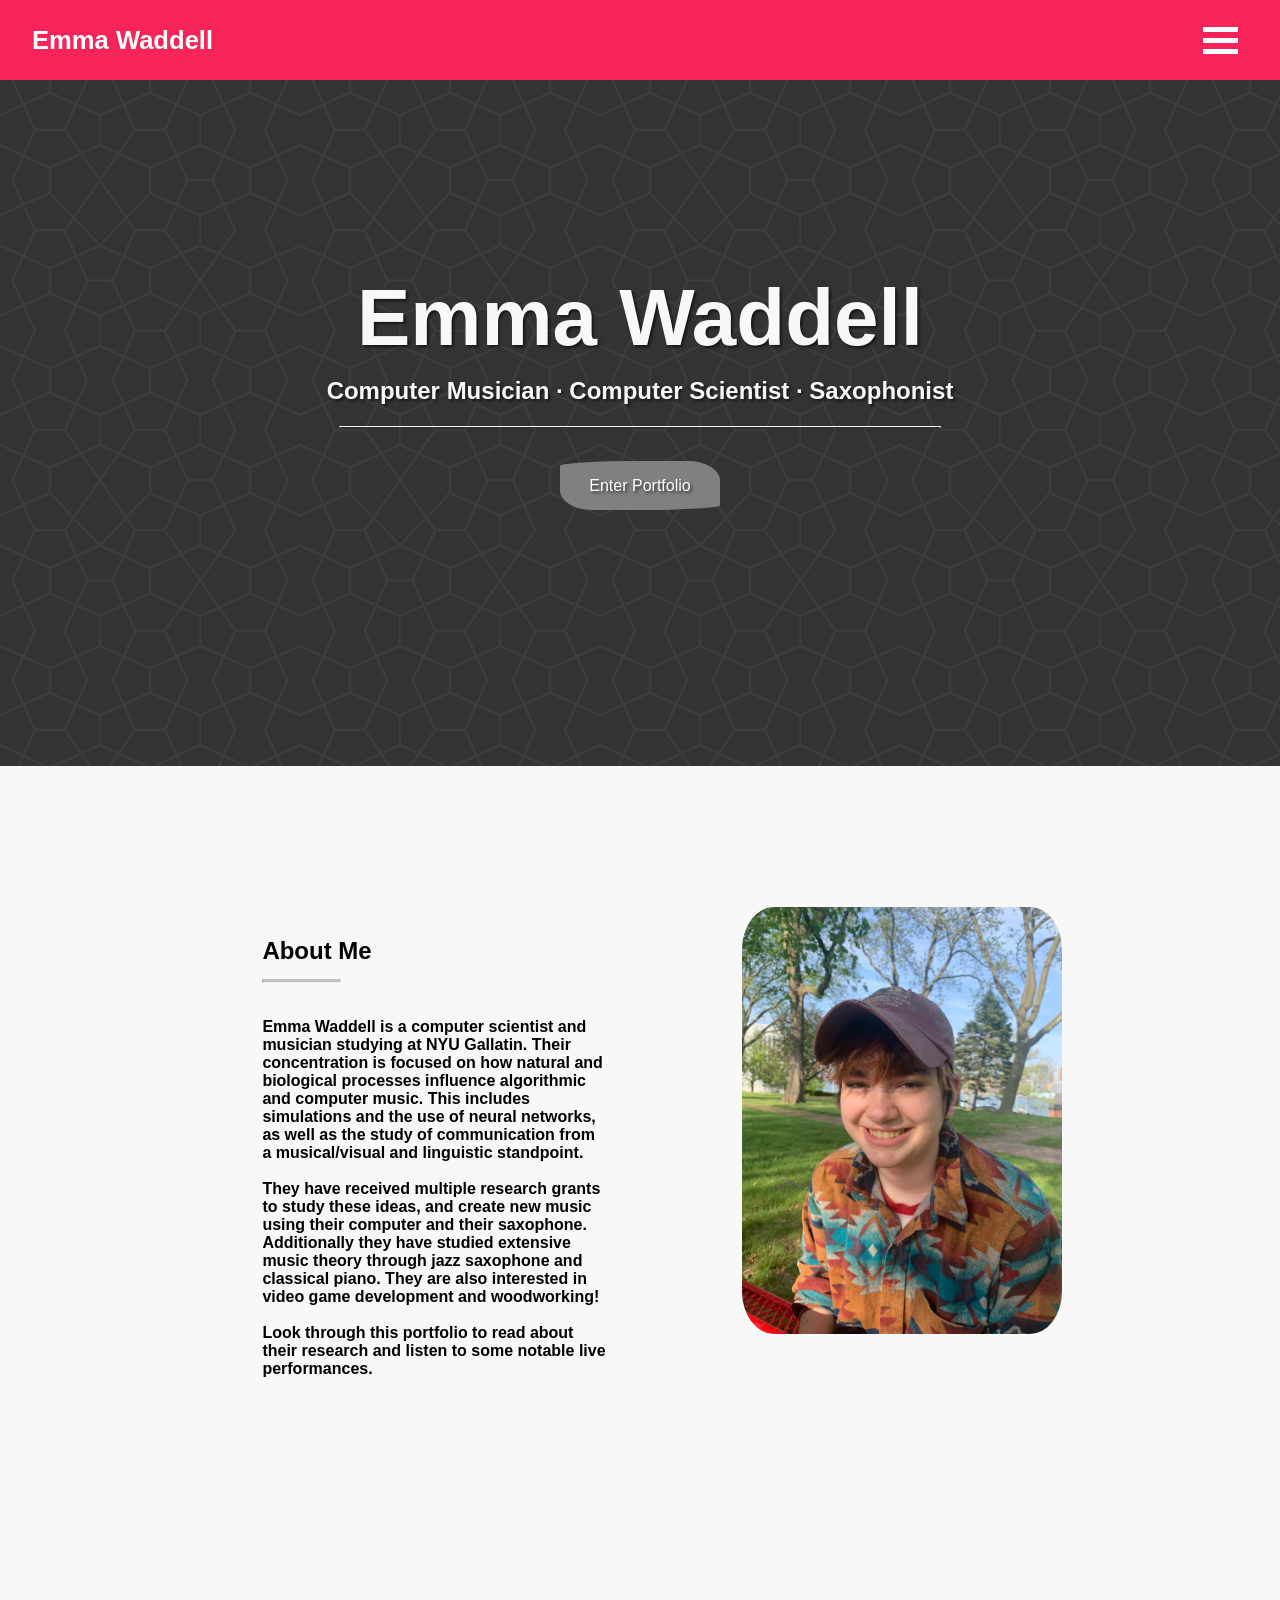
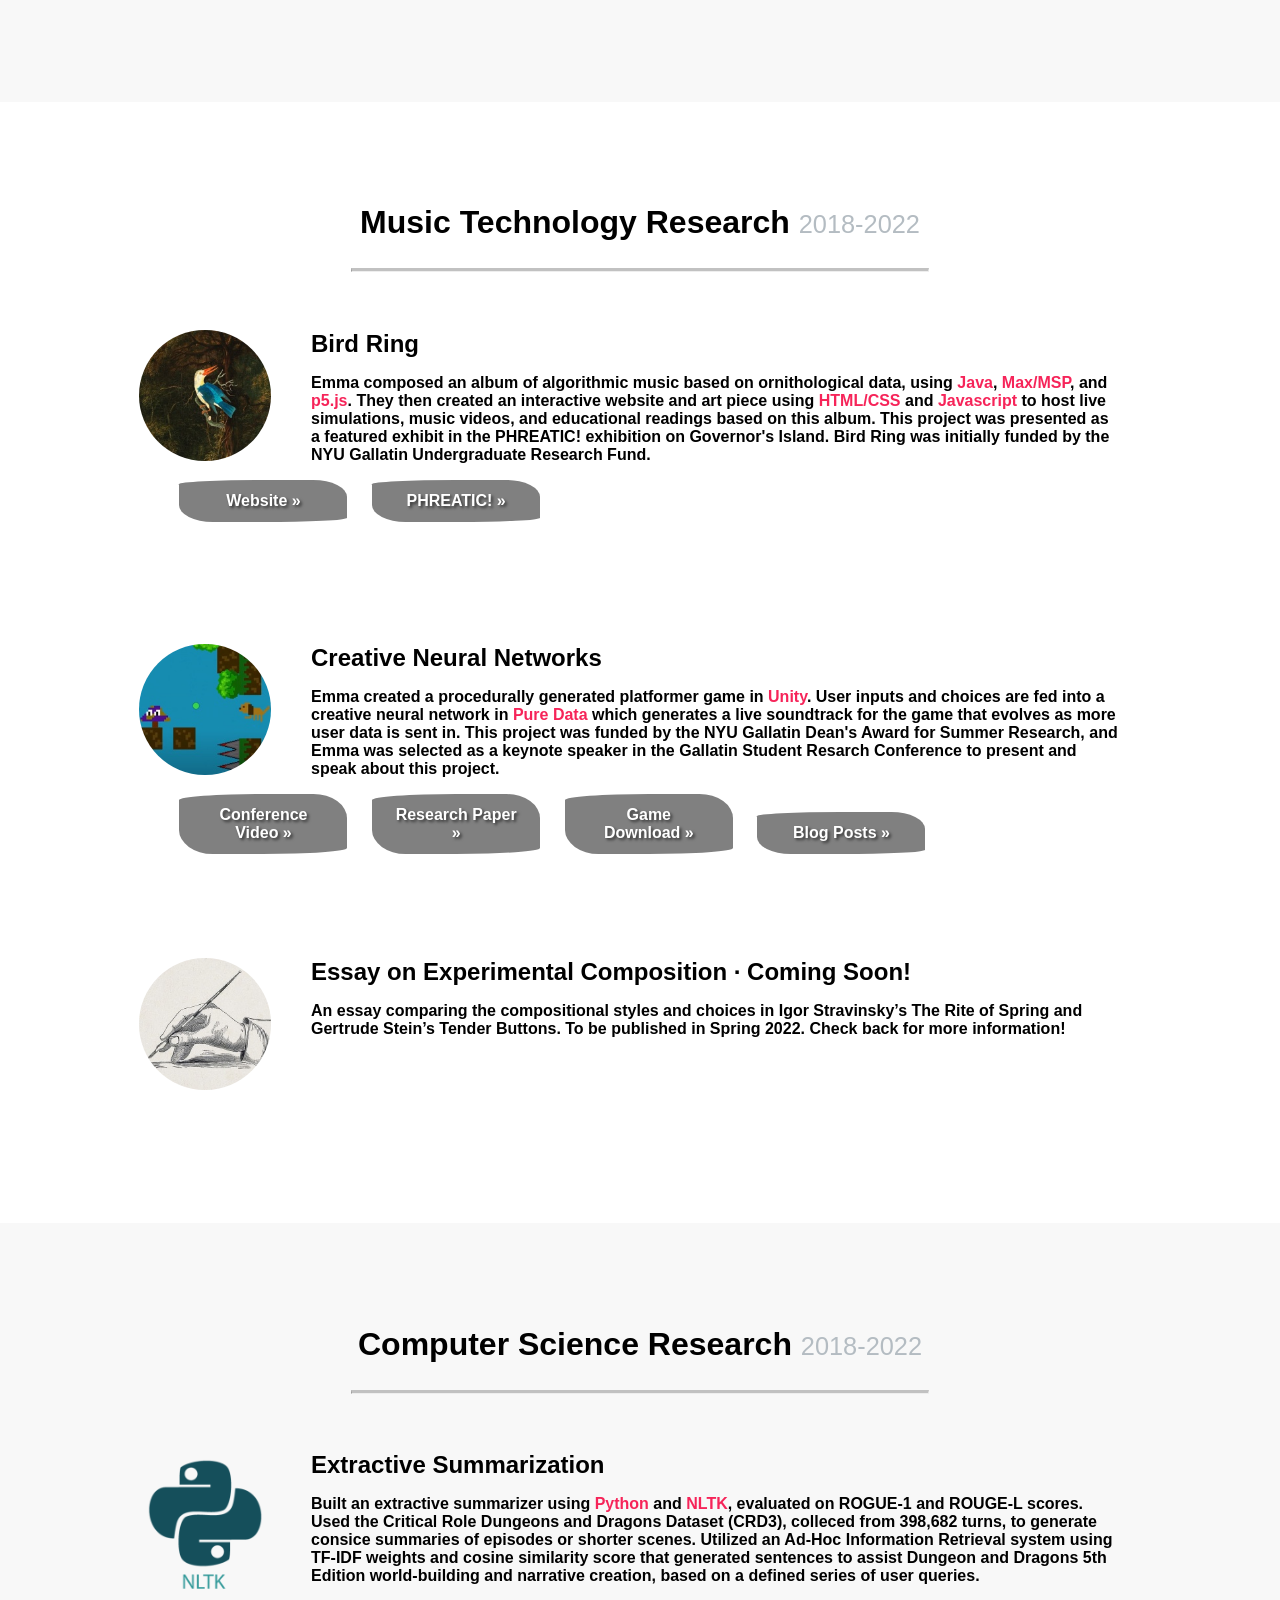
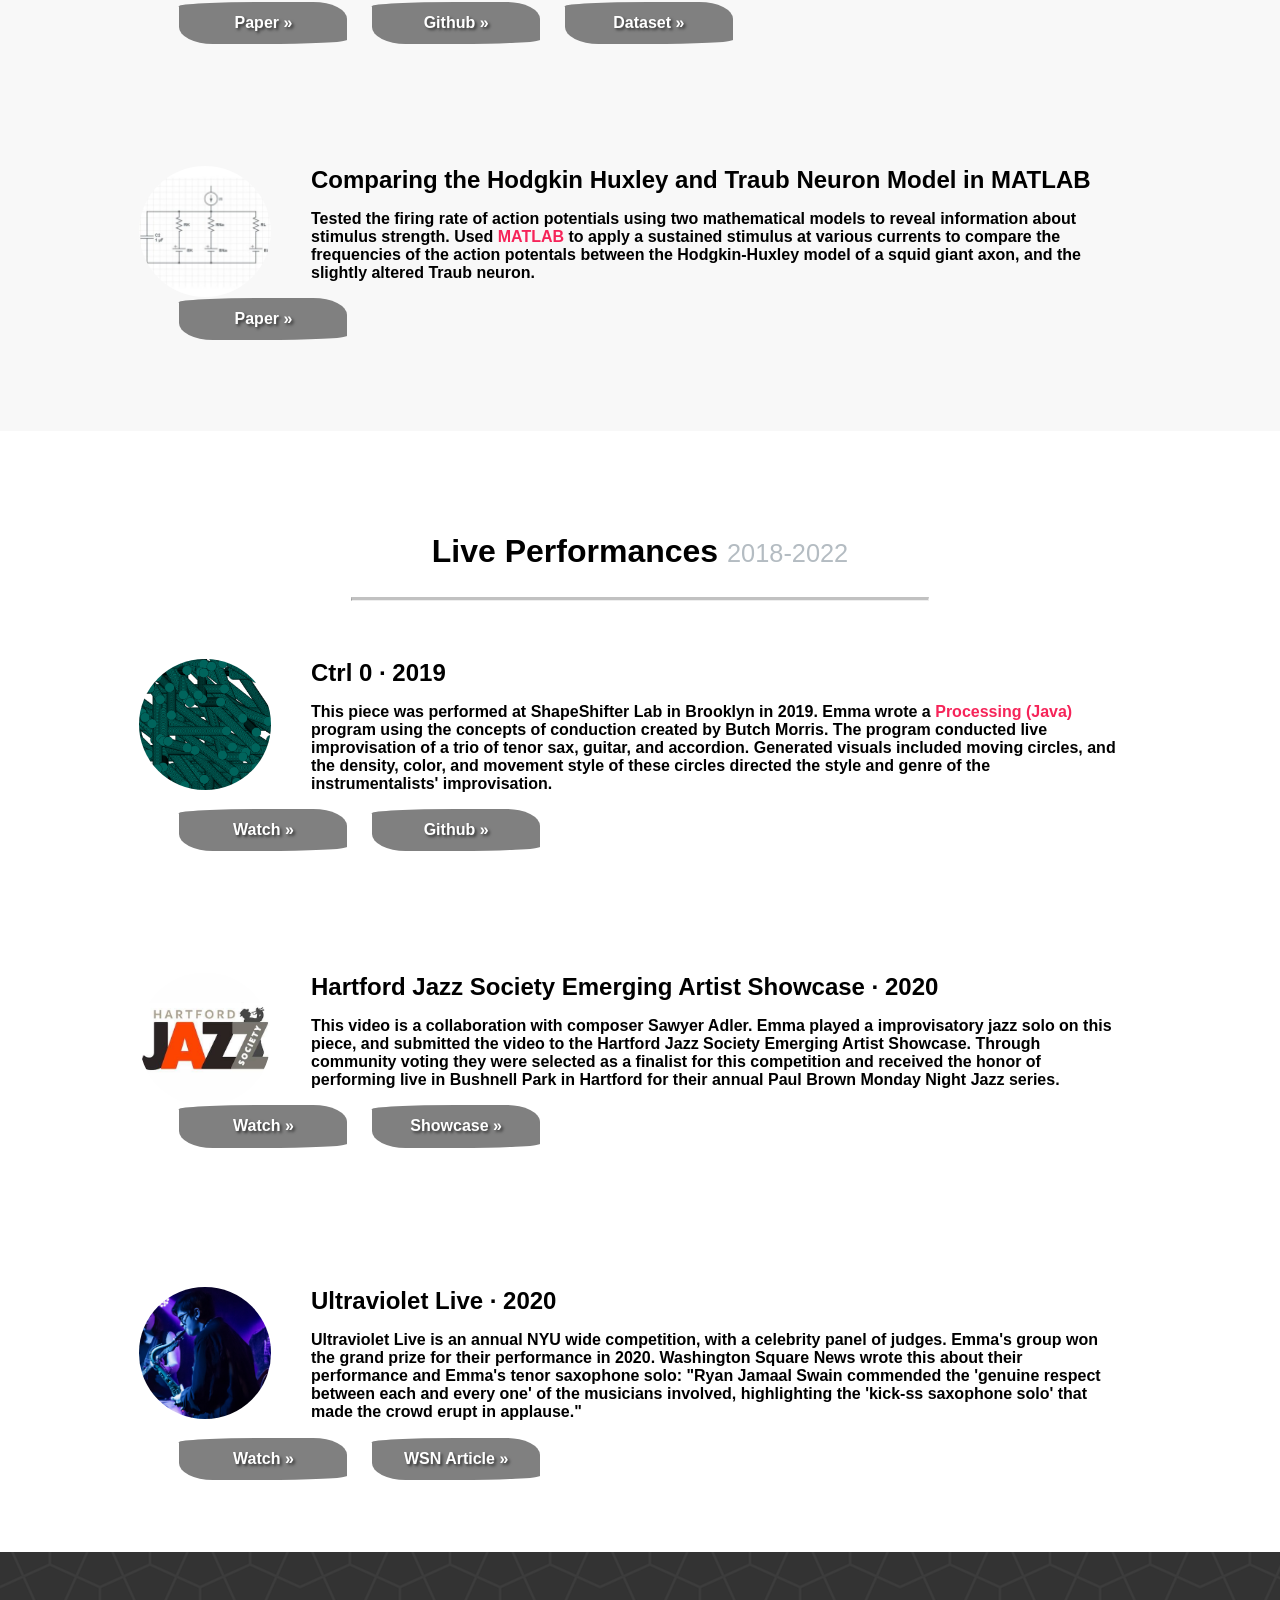
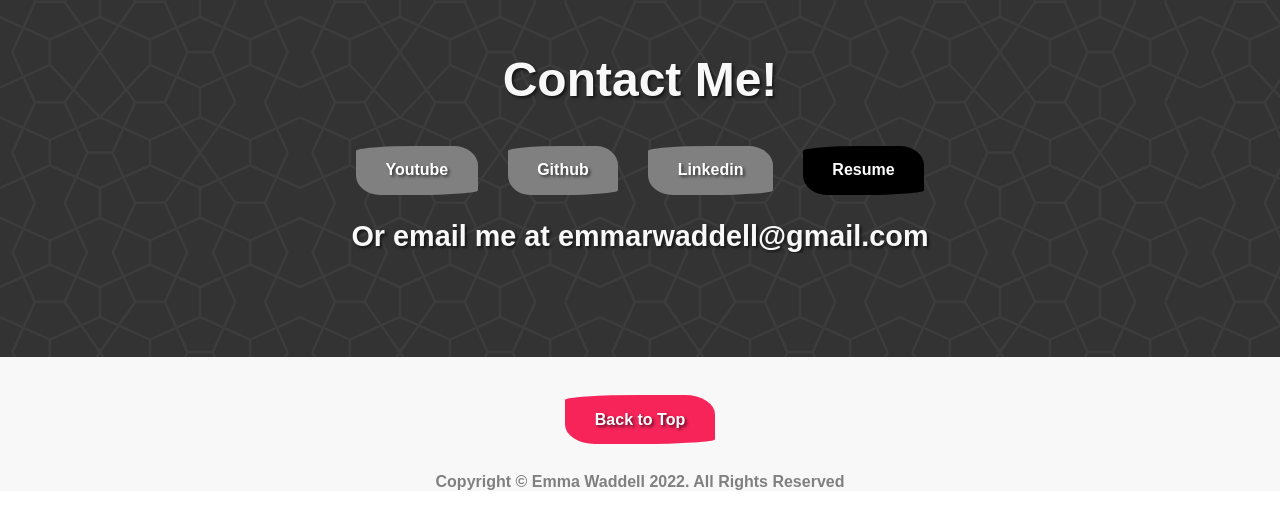
==== index.html @ d281923d "add logo" ====
<!DOCTYPE html>
<html id="top">

<head>
	<title>Emma Waddell | Portfolio</title>
    <meta charset="utf-8">
    <meta http-equiv="X-UA-Compatible" content="IE=edge">
    <meta name="viewport" content="width=device-width, initial-scale=1">

	<link rel="stylesheet" href="index-stylesheet.css">
	<link rel="shortcut icon" type="image/x-icon" href="logo.png" />
</head>

<body>

	
		
	<nav class="nav-bar" role="navigation">
        <div class="container">	
			<p onClick="document.getElementById('top').scrollIntoView();" vertical-align="top" style="font-size:160%; color:white; padding-left: 2.5%; float:left;">Emma Waddell</p>		
			<!-- Collect the nav links, forms, and other content for toggling -->			

			<ul style="list-style: none; float: right; padding-top: 5px; padding-right: 1%">
				<li>
					<div onclick="myFunction(this)" class="dropbtn" style="width: 64px; overflow: hidden;">
						<div class="bar1"></div>
						<div class="bar2"></div>
						<div class="bar3"></div>
					</div>
				</li>
			</ul>    
			<div id="myDropdown" class="dropdown-content">
				<a href="#top">Home</a>
				<a href="#About">About</a>
				<a href="#Computer-Music">Music Technology Research</a>
				<a href="#Computer-Science">Computer Science Research</a>
				<a href="#Live-Performances">Live Performances</a>
				<a href="#Contact">Contact</a>
			</div>

            <!-- /.navbar-collapse -->
        </div>
        <!-- /.container -->
    </nav>
	
	
	<!-- Header -->
    <div class="intro-header" style="height: 100%; overflow: hidden;">

        <div class="container">

			<div class="intro-message">
				<h1>Emma Waddell</h1>
				<h3>Computer Musician · Computer Scientist · Saxophonist</h3>
				<hr class="intro-divider">
				<button class="btn" onClick="document.getElementById('About').scrollIntoView();" >Enter Portfolio</button>
			</div>

        </div>
        <!-- /.container -->

    </div>
	
	<div class="content-section-a" id="About">

        <div class="container">

            <div>
				<img src="UJrbq63kZ46TwPt.jpeg" style=" width:25%; min-width: 300px; border-radius:10%; margin-top: 7%; margin-left: 9%; margin-right: 10%">
				
                <div style="float:left; padding-top: 5%; padding-left: 19%; width: 30%">
                    <h2 ><br><br><div style="height: 60px; overflow: hidden; padding-left: 5%">About Me</div><br></h2>
					
					<hr class="section-heading-spacer">

                    <p style="padding-left: 5%; padding-top: 5%; padding-bottom: 80%; width: 90%; min-width: 275px">Emma Waddell is a computer scientist and musician studying at NYU Gallatin. Their concentration is focused on how natural and biological processes influence algorithmic and computer music. This includes simulations and the use of neural networks, as well as the study of communication from a musical/visual and linguistic standpoint. 
					<br><br>They have received multiple research grants to study these ideas, and create new music using their computer and their saxophone. 
					Additionally they have studied extensive music theory through jazz saxophone and classical piano.
					They are also interested in video game development and woodworking!
					<br><br>Look through this portfolio to read about their research and listen to some notable live performances.</p>
                </div>
				
				
                
            </div>

        </div>
        <!-- /.container -->

    </div>
	
	
	<div class="content-section-b" style="overflow: hidden;" id="Computer-Music">


        <!-- /.container -->
        <div class="page-header" style="height: 50%; overflow: hidden; position: relative; padding-top: 4%; padding-bottom: 1.5%" align="center">
            <h1 class="text-center">Music Technology Research <font color="#b4bcc2"><span style="font-size: 25.35px; font-weight: 400;" class="hidden-xs">2018-2022</span></font></h1>
        </div>
		
        <hr class="spacer">
		
        <div class="row skills-list" style="padding-top: 3%;position: relative; width: 80%; left: 10%;">
            <div class="col-md-12">
                <div style="height: 200px; overflow: visible; position: relative;">

                    <img src="bird.jpg" class="img-responsive hidden-xs" align="left" style="top: 10%; width: 13%; overflow: hidden; border-radius: 50%">
                    <h2 style="left: 4%; width: 80%; overflow: hidden; position: relative; font-size: 150%;">Bird Ring</h2>
                    <p style="left: 4%; width: 80%; overflow: hidden; position: relative;">
Emma composed an album of algorithmic music based on ornithological data, using <span style="color:#f62459;">Java</span>, <span style="color:#f62459;">Max/MSP</span>, and <span style="color:#f62459;">p5.js</span>. 
They then created an interactive website and art piece using <span style="color:#f62459;">HTML/CSS</span> and <span style="color:#f62459;">Javascript</span> to host live simulations, music videos,
and educational readings based on this album. This project was presented as a featured exhibit in the PHREATIC! exhibition on Governor's Island.
Bird Ring was initially funded by the NYU Gallatin Undergraduate Research Fund.
                    </p>
                    <a href="https://reniby.github.io/Bird-Ring-Studio/index/index.html" target="_blank" rel="noopener noreferrer" class="btn" title="See more" style="top: -10%; width: 12%; overflow: hidden; left: 4%; position: relative;">Website »</a>
					<a href="https://www.nyvolcano.org/phreatic" target="_blank" rel="noopener noreferrer" class="btn" title="See more" style="top: -10%; width: 12%; overflow: hidden; left: 6%; position: relative;">PHREATIC! »</a>
                </div>
            </div>
        </div>
		
		<div class="row skills-list" style="padding-top: 3%;position: relative; width: 80%; left: 10%;">
            <div class="col-md-12">
                <div style="height: 200px; overflow: visible; position: relative;">

                    <img src="correst.jpg" class="img-responsive hidden-xs" align="left" style="top: 10%; width: 13%; overflow: hidden; border-radius: 50%">
                    <h2 style="left: 4%; width: 80%; overflow: hidden; position: relative; font-size: 150%;">Creative Neural Networks</h2>
                    <p style="left: 4%; width: 80%; overflow: hidden; position: relative;">Emma created a procedurally generated platformer game in <span style="color:#f62459;">Unity</span>. User inputs and choices are fed into
a creative neural network in <span style="color:#f62459;">Pure Data</span> which generates a live soundtrack for the game that evolves as more user data is sent in. 
This project was funded by the NYU Gallatin Dean's Award for Summer Research, and Emma was selected as a keynote speaker in the Gallatin Student Resarch Conference to present and speak about this project.
</p>
                    <a href="https://www.youtube.com/watch?v=cK72-FnE6X0" target="_blank" rel="noopener noreferrer" class="btn" title="See more" style="top: -10%; width: 12%; overflow: hidden; left: 4%; position: relative;">Conference Video »</a>
					<a href="https://docs.google.com/document/d/1-niZXkwcgNgtpviwokYuK3WOfayPpk55wnwlTvyHRT8/edit" target="_blank" rel="noopener noreferrer" class="btn" title="See more" style="top: -10%; width: 12%; overflow: hidden; left: 6%; position: relative;">Research Paper »</a>
					<a href="https://reniby.itch.io/cnn" target="_blank" rel="noopener noreferrer" class="btn" title="See more" style="top: -10%; width: 12%; overflow: hidden; left: 8%; position: relative;">Game Download »</a>
					<a href="https://sites.gallatin.nyu.edu/dasr/author/erw364/" target="_blank" rel="noopener noreferrer" class="btn" title="See more" style="top: -10%; width: 12%; overflow: hidden; left: 10%; position: relative;">Blog Posts »</a>
                </div>
            </div>
        </div>
		
		
		<div class="row skills-list" style="padding-top: 3%;position: relative; width: 80%; left: 10%;">
            <div class="col-md-12">
                <div style="height: 200px; overflow: visible; position: relative;">

                    <img src="write.jpg" class="img-responsive hidden-xs" align="left" style="top: 10%; width: 13%; overflow: hidden; border-radius: 50%">
                    <h2 style="left: 4%; width: 80%; overflow: hidden; position: relative; font-size: 150%;">Essay on Experimental Composition · Coming Soon!</h2>
                    <p style="left: 4%; width: 80%; overflow: hidden; position: relative;">
An essay comparing the compositional styles and choices in Igor Stravinsky’s The Rite of Spring and Gertrude Stein’s Tender Buttons. To be published in Spring 2022. Check back for more information!
					</p>
                </div>
            </div>
        </div>
		
        <!-- /.content-section-b -->
	</div>
	
	
	
	<div class="content-section-a" style="overflow: hidden" id="Computer-Science">


        <!-- /.container -->
        <div class="page-header" style="height: 50%; overflow: hidden; position: relative; padding-top: 4%; padding-bottom: 1.5%" align="center">
            <h1 class="text-center">Computer Science Research <font color="#b4bcc2"><span style="font-size: 25.35px; font-weight: 400;" class="hidden-xs">2018-2022</span></font></h1>
        </div>
		
        <hr class="spacer">
		
        <div class="row skills-list" style="padding-top: 3%;position: relative; width: 80%; left: 10%;">
            <div class="col-md-12">
                <div style="height: 200px; overflow: visible; position: relative;">

                    <img src="comp.jpg" class="img-responsive hidden-xs" align="left" style="top: 10%; width: 13%; overflow: hidden; border-radius: 50%">
                    <h2 style="left: 4%; width: 80%; overflow: hidden; position: relative; font-size: 150%;">Extractive Summarization</h2>
                    <p style="left: 4%; width: 80%; overflow: hidden; position: relative;">
Built an extractive summarizer using <span style="color:#f62459;">Python</span> and <span style="color:#f62459;">NLTK</span>, evaluated on ROGUE-1 and ROUGE-L scores. Used the Critical Role Dungeons and Dragons Dataset (CRD3), colleced from 398,682 turns, to
generate consice summaries of episodes or shorter scenes. 
Utilized an Ad-Hoc
Information Retrieval system using
TF-IDF weights and cosine similarity
score that generated sentences to assist
Dungeon and Dragons 5th Edition
world-building and narrative creation,
based on a defined series of user queries.		
					</p>
                    <a href="es.pdf" target="_blank" rel="noopener noreferrer" class="btn" title="See more" style="top: -10%; width: 12%; overflow: hidden; left: 4%; position: relative;">Paper »</a>
					<a href="https://github.com/reniby/Extractive-Summarizer" target="_blank" rel="noopener noreferrer" class="btn" title="See more" style="top: -10%; width: 12%; overflow: hidden; left: 6%; position: relative;">Github »</a>
					<a href="https://github.com/RevanthRameshkumar/CRD3" target="_blank" rel="noopener noreferrer" class="btn" title="See more" style="top: -10%; width: 12%; overflow: hidden; left: 8%; position: relative;">Dataset »</a>
				</div>
            </div>
        </div>
		
		<div class="row skills-list" style="padding-top: 3%;position: relative; width: 80%; left: 10%;">
            <div class="col-md-12">
                <div style="height: 200px; overflow: visible; position: relative;">

                    <img src="hh.jpg" class="img-responsive hidden-xs" align="left" style="top: 10%; width: 13%; overflow: hidden; border-radius: 50%">
                    <h2 style="left: 4%; width: 80%; overflow: hidden; position: relative; font-size: 150%;">Comparing the Hodgkin Huxley and
Traub Neuron Model in MATLAB</h2>
                    <p style="left: 4%; width: 80%; overflow: hidden; position: relative;">
Tested the firing rate of action potentials using two mathematical models to reveal information about stimulus strength. 
Used <span style="color:#f62459;">MATLAB</span> to apply a sustained stimulus at various currents to compare the frequencies of the action potentals between the Hodgkin-Huxley model of a squid giant axon, and the slightly altered Traub neuron.

					
					</p>
                    <a href="hht.pdf" target="_blank" rel="noopener noreferrer" class="btn" title="See more" style="top: -10%; width: 12%; overflow: hidden; left: 4%; position: relative;">Paper »</a>
				</div>
            </div>
        </div>
        <!-- /.content-section-b -->
	</div>
	
	<div class="content-section-b" style="overflow: hidden" id="Live-Performances">


        <!-- /.container -->
        <div class="page-header" style="height: 50%; overflow: hidden; position: relative; padding-top: 4%; padding-bottom: 1.5%" align="center">
            <h1 class="text-center">Live Performances <font color="#b4bcc2"><span style="font-size: 25.35px; font-weight: 400;" class="hidden-xs">2018-2022</span></font></h1>
        </div>
		
        <hr class="spacer">
		
        <div class="row skills-list" style="padding-top: 3%;position: relative; width: 80%; left: 10%;">
            <div class="col-md-12">
                <div style="height: 200px; overflow: visible; position: relative;">

                    <img src="c1.png" class="img-responsive hidden-xs" align="left" style="top: 10%; width: 13%; overflow: hidden; border-radius: 50%">
                    <h2 style="left: 4%; width: 80%; overflow: hidden; position: relative; font-size: 150%;">Ctrl 0 · 2019</h2>
                    <p style="left: 4%; width: 80%; overflow: hidden; position: relative;">
This piece was performed at ShapeShifter Lab in Brooklyn in 2019. Emma wrote a <span style="color:#f62459;">Processing (Java)</span> program using the concepts of conduction created by Butch Morris. 
The program conducted live improvisation of a trio of tenor sax, guitar, and accordion. 
Generated visuals included moving circles, and the density, color, and movement style of these circles directed the style and genre of the instrumentalists' improvisation.
					
					</p>
                    <a href="https://www.youtube.com/watch?v=gfpNdYSXnks" target="_blank" rel="noopener noreferrer" class="btn" title="See more" style="top: -10%; width: 12%; overflow: hidden; left: 4%; position: relative;">Watch »</a>
					<a href="https://github.com/reniby/Ctrl-O" target="_blank" rel="noopener noreferrer" class="btn" title="See more" style="top: -10%; width: 12%; overflow: hidden; left: 6%; position: relative;">Github »</a>
                </div>
            </div>
        </div>
		
		<div class="row skills-list" style="padding-top: 3%;position: relative; width: 80%; left: 10%;">
            <div class="col-md-12">
                <div style="height: 200px; overflow: visible; position: relative;">

                    <img src="jazz.jpg" class="img-responsive hidden-xs" align="left" style="top: 10%; width: 13%; overflow: hidden; border-radius: 50%">
                    <h2 style="left: 4%; width: 80%; overflow: hidden; position: relative; font-size: 150%;">Hartford Jazz Society Emerging Artist Showcase · 2020</h2>
                    <p style="left: 4%; width: 80%; overflow: hidden; position: relative;">
This video is a collaboration with composer Sawyer Adler. Emma played a improvisatory jazz solo on this piece, and submitted the video to the Hartford Jazz Society Emerging Artist Showcase. 
Through community voting they were selected as a finalist for this competition and received the honor of performing live in Bushnell Park in Hartford for 
their annual Paul Brown Monday Night Jazz series.
					</p>
                    <a href="https://www.youtube.com/watch?v=HOv8VBIDJyc" target="_blank" rel="noopener noreferrer" class="btn" title="See more" style="top: -10%; width: 12%; overflow: hidden; left: 4%; position: relative;">Watch »</a>
					<a href="http://hartfordjazzsociety.com/emerging-jazz-artist-showcase-finals/" target="_blank" rel="noopener noreferrer" class="btn" title="See more" style="top: -10%; width: 12%; overflow: hidden; left: 6%; position: relative;">Showcase »</a>
                </div>
            </div>
        </div>
		
		<div class="row skills-list" style="padding-top: 3%;position: relative; width: 80%; left: 10%;">
            <div class="col-md-12">
                <div style="height: 200px; overflow: visible; position: relative;">

                    <img src="e1.jpg" class="img-responsive hidden-xs" align="left" style="top: 10%; width: 13%; overflow: hidden; border-radius: 50%">
                    <h2 style="left: 4%; width: 80%; overflow: hidden; position: relative; font-size: 150%;">Ultraviolet Live · 2020</h2>
                    <p style="left: 4%; width: 80%; overflow: hidden; position: relative;">
Ultraviolet Live is an annual NYU wide competition, with a celebrity panel of judges. Emma's group won the grand prize for their performance in 2020. Washington Square News wrote
this about their performance and Emma's tenor saxophone solo: 
"Ryan Jamaal Swain commended the 'genuine respect between each and every one' of the musicians involved, highlighting the 'kick-ss saxophone solo' that made the crowd erupt in applause."	
					</p>
                    <a href="https://www.youtube.com/watch?v=L7i3wQhuqyE" target="_blank" rel="noopener noreferrer" class="btn" title="See more" style="top: -10%; width: 12%; overflow: hidden; left: 4%; position: relative;">Watch »</a>
					<a href="https://nyunews.com/arts/music/2020/02/25/ultra-violet-live/" target="_blank" rel="noopener noreferrer" class="btn" title="See more" style="top: -10%; width: 12%; overflow: hidden; left: 6%; position: relative;">WSN Article »</a>
                </div>
            </div>
        </div>
        <!-- /.content-section-b -->
	</div>
	
	
	<div class="banner" id="Contact">

		<div class="container">

			<div class="row" style="width: 100%; overflow: hidden;">
				<h2 align="center"style="width: 100%; overflow: hidden; position: relative">Contact Me!</h2>
				<div align="center">
					<a href="https://www.youtube.com/channel/UCzhakXMptvcgeyvDMVI9ZVA" target="_blank" rel="noopener noreferrer" class="btn" style="margin-top:3%;">Youtube</a>
					<a href="https://github.com/reniby" target="_blank" rel="noopener noreferrer" class="btn" style="margin-top:0%; margin-left: 2%">Github</a>
					<a href="https://www.linkedin.com/in/emma-waddell-863aa1186" target="_blank" rel="noopener noreferrer" class="btn" style="margin-top:0%; margin-left: 2%">Linkedin</a>
					<a href="res.pdf" target="_blank" rel="noopener noreferrer" class="btn" style="margin-top: 0%; margin-bottom: 2%; margin-left: 2%; background-color:black">Resume</a>
				</div>
				<h3 align="center" style="overflow: hidden; position: relative" >Or email me at emmarwaddell@gmail.com</h2>
			</div>

		</div>
            <!-- /.container -->

    </div>
	
	<div align="center" style="background-color: #f8f8f8">
		<a href="#top" class="btn btn1" style="margin-top:3%; margin-bottom: 1%; background-color:#f62459">Back to Top</a>
		<p class="copyright">Copyright © Emma Waddell 2022. All Rights Reserved</p>
	</div>

    
<script src="index-scripts.js"></script>

</body>

</html>
---- index-stylesheet.css ----
html {
	scroll-behavior: smooth;
}

body,
h1,
h2,
h3,
h4,
h5,
h6 {
    font-family: "Lato","Helvetica Neue",Helvetica,Arial,sans-serif;
    font-weight: 700;
	margin: 0;
}

.container {
  display: inline-block;
  cursor: pointer;
  width: 100%;
}

.nav-bar{
	display: flex;
	background-color: #f62459;
	position: sticky;
	top: 0;
	z-index: 10;
}

.bar1, .bar2, .bar3 {
  width: 35px;
  height: 5px;
  position: relative;
  background-color: white;
  margin: 6px 0;
  transition: 0.4s;
}

/* Rotate first bar */
.change .bar1 {
  -webkit-transform: rotate(-45deg) translate(-9px, 6px) ;
  transform: rotate(-45deg) translate(-9px, 6px) ;
}

/* Fade out the second bar */
.change .bar2 {
  opacity: 0;
}

/* Rotate last bar */
.change .bar3 {
  -webkit-transform: rotate(45deg) translate(-8px, -8px) ;
  transform: rotate(45deg) translate(-8px, -8px) ;
}

.navbar-fixed-top > .container > #bs-example-navbar-collapse-1 {
	color: white;
}

.intro-header {
    text-align: center;
    color: #f8f8f8;
    background-size: cover;
	z-index: 1;
}

.intro-message {
    position: relative;
    padding-top: 15%;
    padding-bottom: 20%;
}

.intro-message > h1 {
    margin: 0;
    text-shadow: 2px 2px 3px rgba(0,0,0,0.6);
    font-size: 5em;
}

.intro-divider {
    width: 600px;
    border-top: 1px solid #f8f8f8;
    border-bottom: 1px solid rgba(0,0,0,0.2);
}

.intro-message > h3 {
    text-shadow: 2px 2px 3px rgba(0,0,0,0.6);
	font-size: 1.5em;
	padding: 1%;
}

.intro-header {
    background-repeat: repeat;
    background-position: center center;
    background: url("3.png");
}

.btn {
	background-color: gray; 
	text-shadow: 2px 2px 3px rgba(0,0,0,0.6);
	border: none;
	color: white;
	margin-top: 2%;
	border-radius: 50% 20% / 10% 40%;
	padding: 1.2% 2.3%;
	text-align: center;
	text-decoration: none;
	display: inline-block;
	font-size: 16px;
	transition-duration: 0.4s;
}

.btn:hover {background-color: pink; border-radius: 10% 40% / 50% 20%;}


.content-section-a {
    background-color: #f8f8f8;
	width: 100%;
	padding-top: 4%;
}

.content-section-b {
    background-color: #ffffff;
	width: 100%;
	padding-top: 4%;
}

.section-heading-spacer {
    width: 20%;
    border-top: 3px solid #c1c1c1;
	margin-left: 5%;
	margin-top: -12%;
}

.spacer {
    width: 45%;
    border-top: 3px solid #c1c1c1;
	align: center;
}

.content-section-b > .skills-list > .col-md-12 > div {
    text-align: left;
}

.content-section-a > .skills-list > .col-md-12 > div {
    text-align: left;
}

.skills-list {
    padding: 5% 0;
    text-align: center;
}
.skills-list > div > div{
    padding-top: 10px;
	padding-left: 10px;
	padding-bottom: calc(400px - 40%);
    border: 1px solid transparent;
    border-radius: 4px;
    transition: 0.2s;
}
.skills-list > div:hover > div{
    margin-top: -10px;
	margin-bottom: 10px;
    border: 1px solid rgb(200, 200, 200);
    box-shadow: rgba(0, 0, 0, 0.1) 0px 5px 5px 2px;
    background: rgba(200, 200, 200, 0.3);
    transition: 0.5s;
}

.banner {
    padding: 100px 0;
    color: #f8f8f8;
    background-size: fill;
	background: url("3.png")
}

.banner h2 {
    margin: 0;
    text-shadow: 2px 2px 3px rgba(0,0,0,0.6);
    font-size: 3em;
}

.banner h3 {
    margin: 0;
    text-shadow: 2px 2px 3px rgba(0,0,0,0.6);
    font-size: 1.8em;
}

/* Dropdown Content (Hidden by Default) */
.dropdown-content {
  display: none;
  position: absolute;
  background-color: #f8f8f8;
  min-width: 160px;
  box-shadow: 0px 8px 16px 0px rgba(0,0,0,0.2);
  z-index: 6;
  right: 0;
  top: 100%;
}

/* Links inside the dropdown */
.dropdown-content a {
  color: black;
  padding: 12px 16px;
  text-decoration: none;
  display: block;
}

/* Change color of dropdown links on hover */
.dropdown-content a:hover {background-color: #ddd}

/* Show the dropdown menu (use JS to add this class to the .dropdown-content container when the user clicks on the dropdown button) */
.show {display:block;}

.copyright {
	color: gray;
	text-align: center;
}
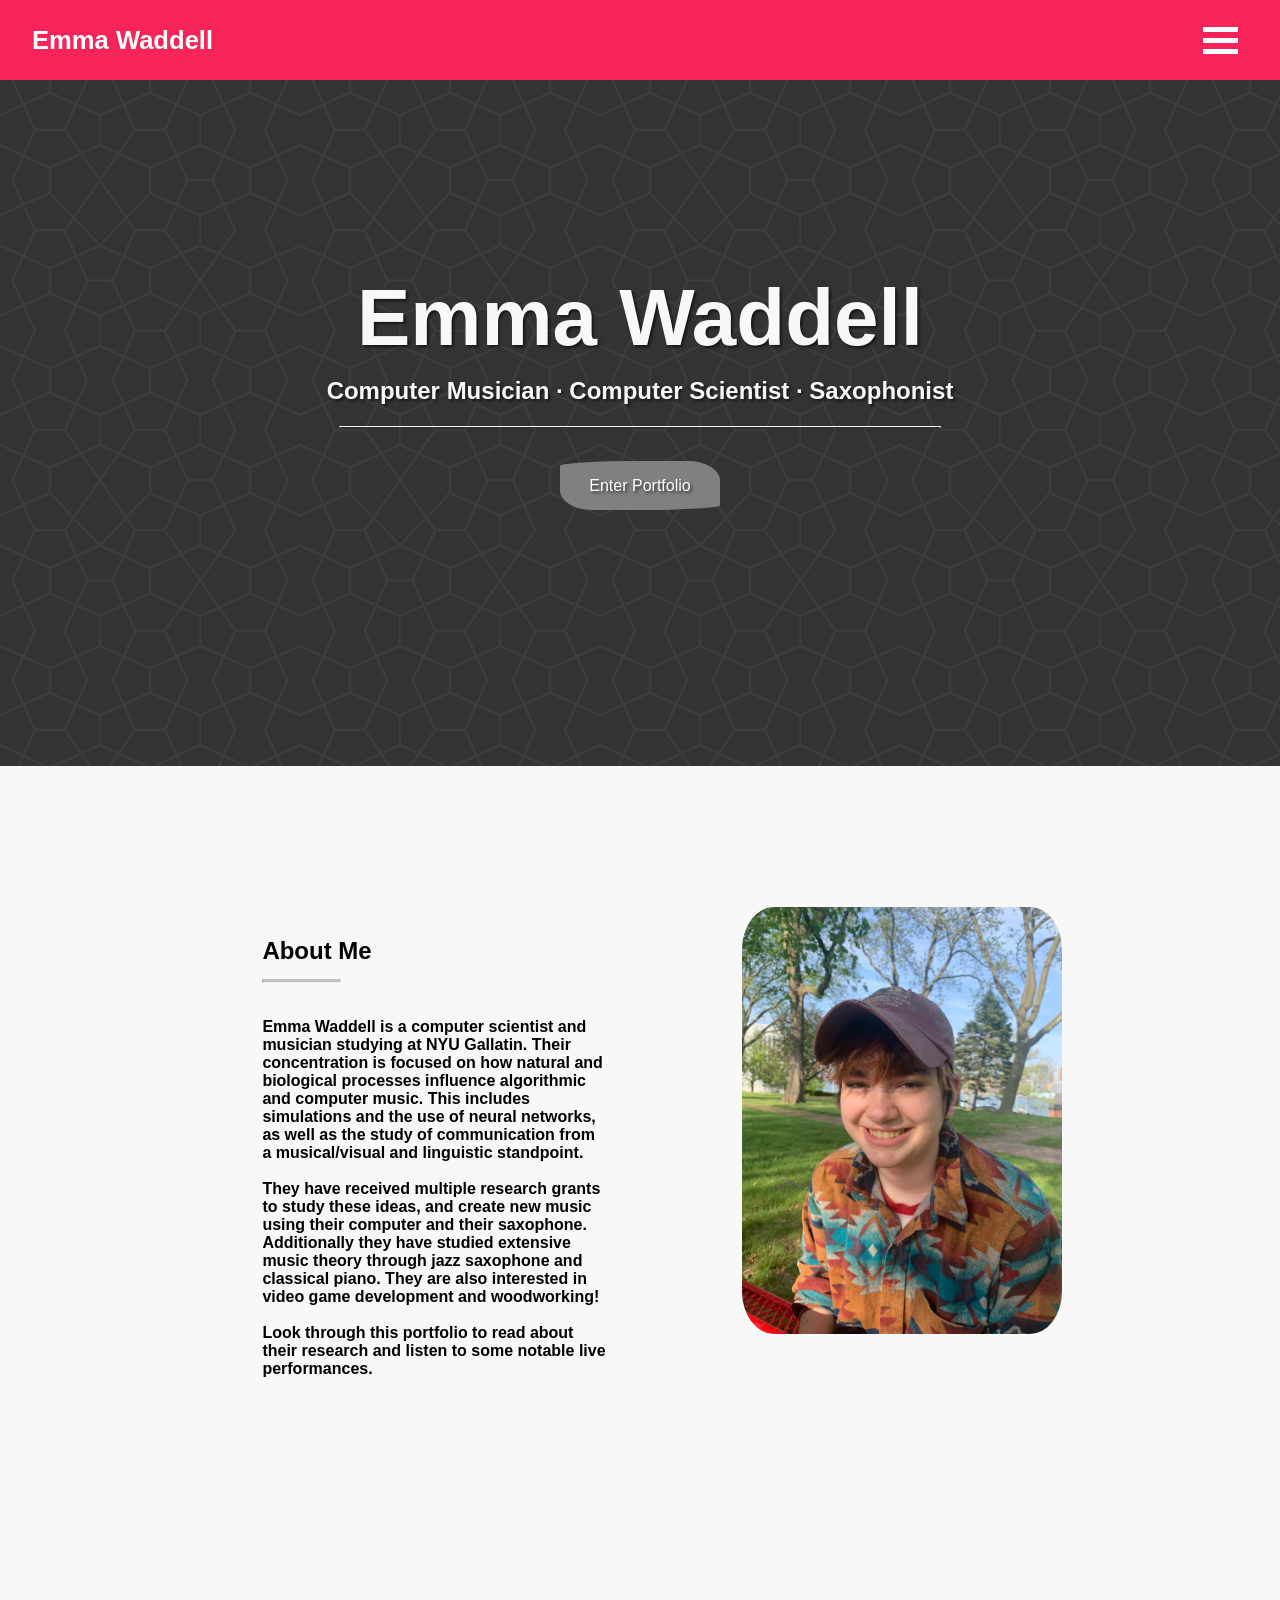
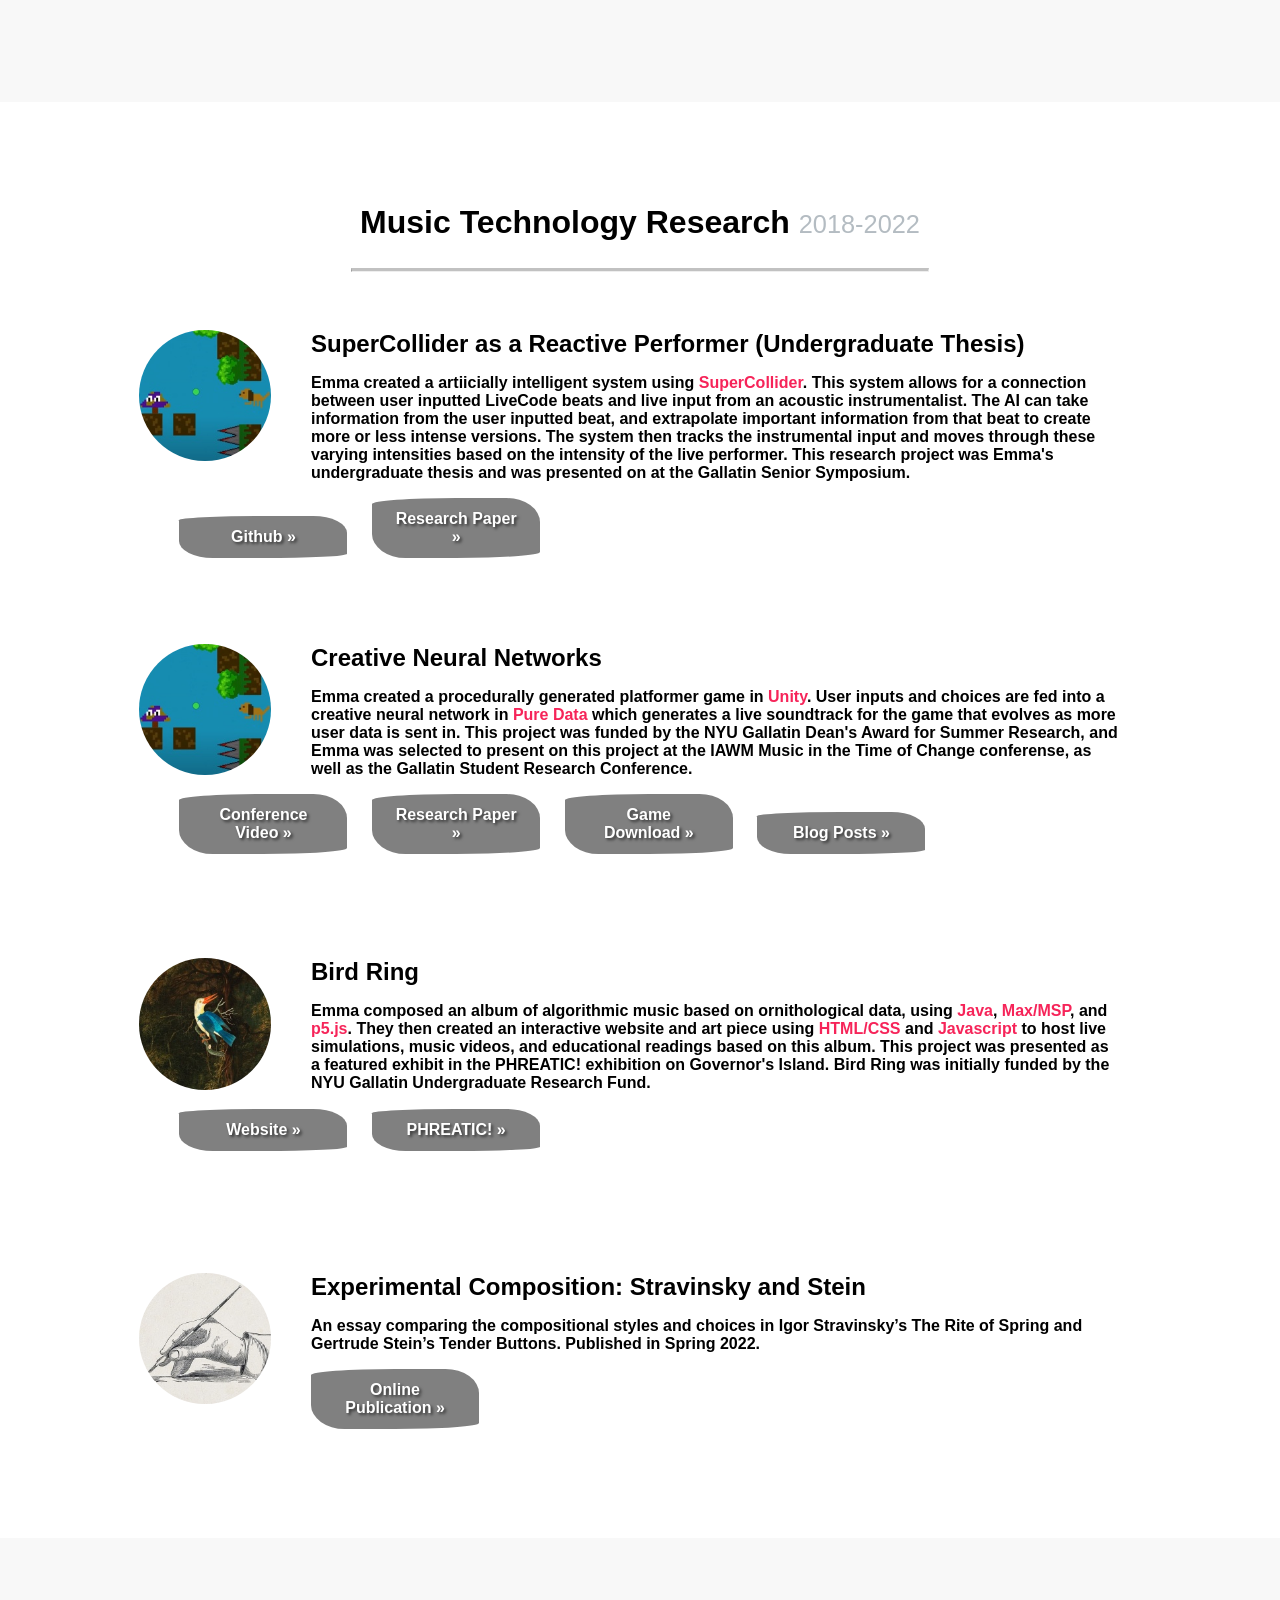
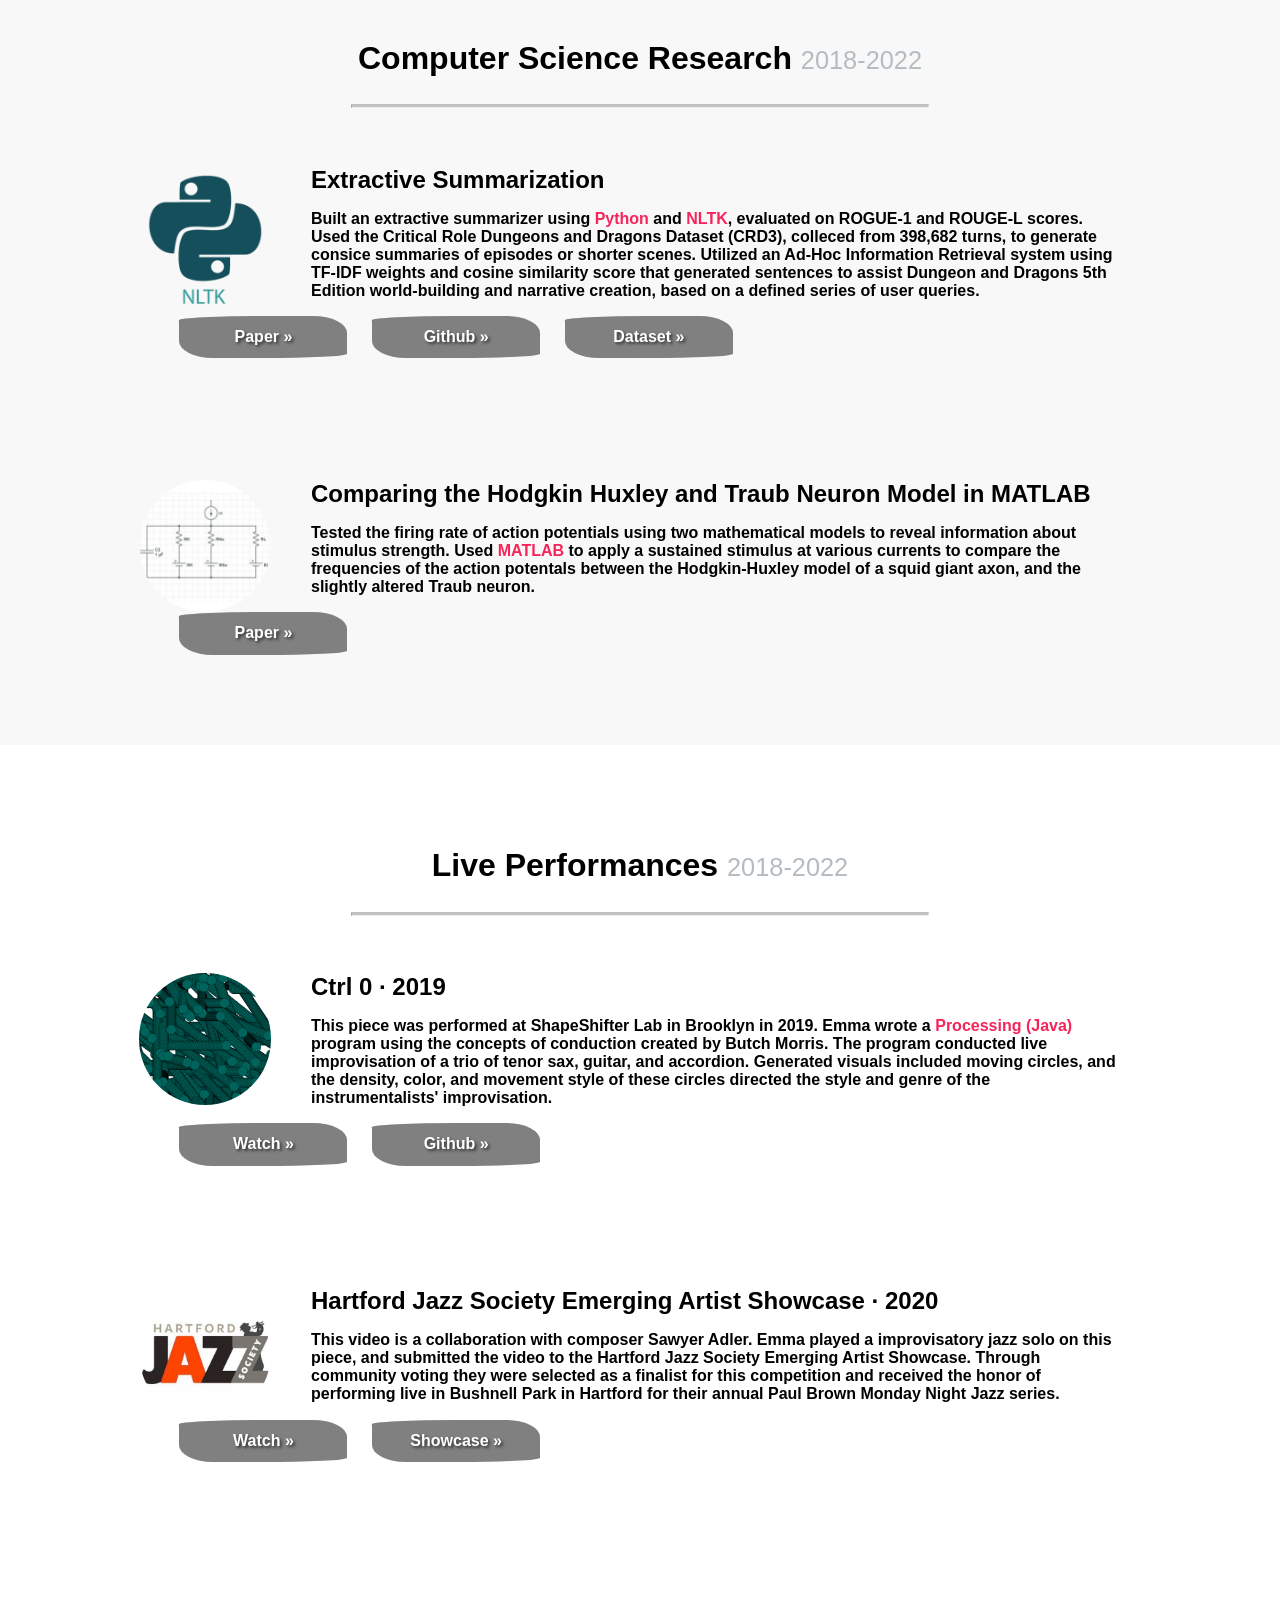
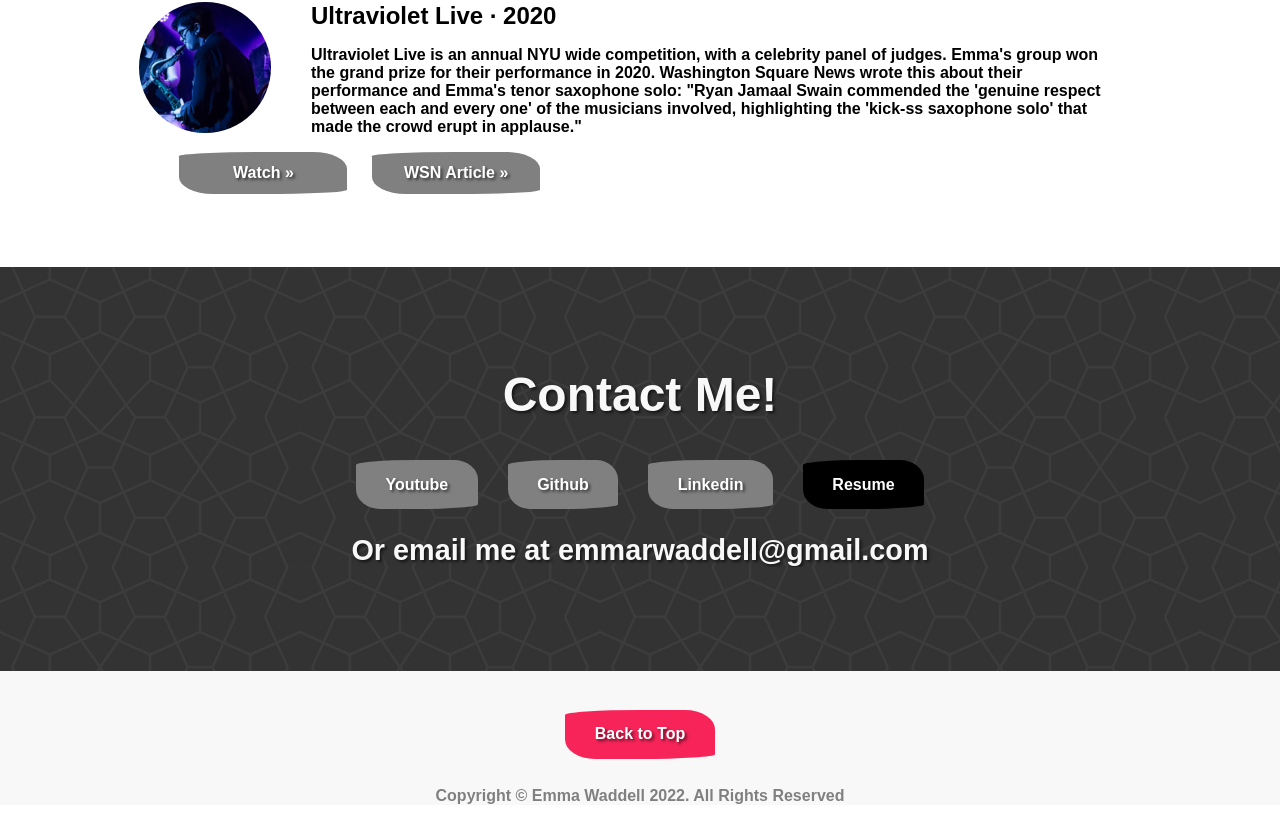
==== commit 83920163: "Update index.html" ====
--- a/index.html
+++ b/index.html
@@ -100,6 +100,39 @@
 		
         <hr class="spacer">
 		
+		
+	<div class="row skills-list" style="padding-top: 3%;position: relative; width: 80%; left: 10%;">
+            <div class="col-md-12">
+                <div style="height: 200px; overflow: visible; position: relative;">
+
+                    <img src="correst.jpg" class="img-responsive hidden-xs" align="left" style="top: 10%; width: 13%; overflow: hidden; border-radius: 50%">
+                    <h2 style="left: 4%; width: 80%; overflow: hidden; position: relative; font-size: 150%;">SuperCollider as a Reactive Performer (Undergraduate Thesis)</h2>
+                    <p style="left: 4%; width: 80%; overflow: hidden; position: relative;">Emma created a artiicially intelligent system using <span style="color:#f62459;">SuperCollider</span>. This system allows for a connection between user inputted LiveCode beats and live input from an acoustic instrumentalist. The AI can take 
+			information from the user inputted beat, and extrapolate important information from that beat to create more or less intense versions. The system then tracks the instrumental input and moves through these varying intensities based on the intensity of the live performer. This research project was Emma's undergraduate thesis and was presented on at the Gallatin Senior Symposium.</p>
+                    <a href="https://github.com/reniby/Undergraduate-Thesis" target="_blank" rel="noopener noreferrer" class="btn" title="See more" style="top: -10%; width: 12%; overflow: hidden; left: 4%; position: relative;">Github »</a>
+					<a href="https://docs.google.com/document/d/1gJ78Fv5dCYOiwybwLy9JsN0oJ9Za9XyFjcMEeG08S30/edit" target="_blank" rel="noopener noreferrer" class="btn" title="See more" style="top: -10%; width: 12%; overflow: hidden; left: 6%; position: relative;">Research Paper »</a>
+                </div>
+            </div>
+        </div>
+		
+		<div class="row skills-list" style="padding-top: 3%;position: relative; width: 80%; left: 10%;">
+            <div class="col-md-12">
+                <div style="height: 200px; overflow: visible; position: relative;">
+
+                    <img src="correst.jpg" class="img-responsive hidden-xs" align="left" style="top: 10%; width: 13%; overflow: hidden; border-radius: 50%">
+                    <h2 style="left: 4%; width: 80%; overflow: hidden; position: relative; font-size: 150%;">Creative Neural Networks</h2>
+                    <p style="left: 4%; width: 80%; overflow: hidden; position: relative;">Emma created a procedurally generated platformer game in <span style="color:#f62459;">Unity</span>. User inputs and choices are fed into
+a creative neural network in <span style="color:#f62459;">Pure Data</span> which generates a live soundtrack for the game that evolves as more user data is sent in. 
+This project was funded by the NYU Gallatin Dean's Award for Summer Research, and Emma was selected to present on this project at the IAWM Music in the Time of Change conferense, as well as the Gallatin Student Research Conference.
+</p>
+                    <a href="https://www.youtube.com/watch?v=cK72-FnE6X0" target="_blank" rel="noopener noreferrer" class="btn" title="See more" style="top: -10%; width: 12%; overflow: hidden; left: 4%; position: relative;">Conference Video »</a>
+					<a href="https://docs.google.com/document/d/1-niZXkwcgNgtpviwokYuK3WOfayPpk55wnwlTvyHRT8/edit" target="_blank" rel="noopener noreferrer" class="btn" title="See more" style="top: -10%; width: 12%; overflow: hidden; left: 6%; position: relative;">Research Paper »</a>
+					<a href="https://reniby.itch.io/cnn" target="_blank" rel="noopener noreferrer" class="btn" title="See more" style="top: -10%; width: 12%; overflow: hidden; left: 8%; position: relative;">Game Download »</a>
+					<a href="https://sites.gallatin.nyu.edu/dasr/author/erw364/" target="_blank" rel="noopener noreferrer" class="btn" title="See more" style="top: -10%; width: 12%; overflow: hidden; left: 10%; position: relative;">Blog Posts »</a>
+                </div>
+            </div>
+        </div>
+		
         <div class="row skills-list" style="padding-top: 3%;position: relative; width: 80%; left: 10%;">
             <div class="col-md-12">
                 <div style="height: 200px; overflow: visible; position: relative;">
@@ -118,34 +151,17 @@
             </div>
         </div>
 		
-		<div class="row skills-list" style="padding-top: 3%;position: relative; width: 80%; left: 10%;">
-            <div class="col-md-12">
-                <div style="height: 200px; overflow: visible; position: relative;">
-
-                    <img src="correst.jpg" class="img-responsive hidden-xs" align="left" style="top: 10%; width: 13%; overflow: hidden; border-radius: 50%">
-                    <h2 style="left: 4%; width: 80%; overflow: hidden; position: relative; font-size: 150%;">Creative Neural Networks</h2>
-                    <p style="left: 4%; width: 80%; overflow: hidden; position: relative;">Emma created a procedurally generated platformer game in <span style="color:#f62459;">Unity</span>. User inputs and choices are fed into
-a creative neural network in <span style="color:#f62459;">Pure Data</span> which generates a live soundtrack for the game that evolves as more user data is sent in. 
-This project was funded by the NYU Gallatin Dean's Award for Summer Research, and Emma was selected as a keynote speaker in the Gallatin Student Resarch Conference to present and speak about this project.
-</p>
-                    <a href="https://www.youtube.com/watch?v=cK72-FnE6X0" target="_blank" rel="noopener noreferrer" class="btn" title="See more" style="top: -10%; width: 12%; overflow: hidden; left: 4%; position: relative;">Conference Video »</a>
-					<a href="https://docs.google.com/document/d/1-niZXkwcgNgtpviwokYuK3WOfayPpk55wnwlTvyHRT8/edit" target="_blank" rel="noopener noreferrer" class="btn" title="See more" style="top: -10%; width: 12%; overflow: hidden; left: 6%; position: relative;">Research Paper »</a>
-					<a href="https://reniby.itch.io/cnn" target="_blank" rel="noopener noreferrer" class="btn" title="See more" style="top: -10%; width: 12%; overflow: hidden; left: 8%; position: relative;">Game Download »</a>
-					<a href="https://sites.gallatin.nyu.edu/dasr/author/erw364/" target="_blank" rel="noopener noreferrer" class="btn" title="See more" style="top: -10%; width: 12%; overflow: hidden; left: 10%; position: relative;">Blog Posts »</a>
-                </div>
-            </div>
-        </div>
-		
 		
 		<div class="row skills-list" style="padding-top: 3%;position: relative; width: 80%; left: 10%;">
             <div class="col-md-12">
                 <div style="height: 200px; overflow: visible; position: relative;">
 
                     <img src="write.jpg" class="img-responsive hidden-xs" align="left" style="top: 10%; width: 13%; overflow: hidden; border-radius: 50%">
-                    <h2 style="left: 4%; width: 80%; overflow: hidden; position: relative; font-size: 150%;">Essay on Experimental Composition · Coming Soon!</h2>
-                    <p style="left: 4%; width: 80%; overflow: hidden; position: relative;">
-An essay comparing the compositional styles and choices in Igor Stravinsky’s The Rite of Spring and Gertrude Stein’s Tender Buttons. To be published in Spring 2022. Check back for more information!
-					</p>
+                    <h2 style="left: 4%; width: 80%; overflow: hidden; position: relative; font-size: 150%;">Experimental Composition: Stravinsky and Stein</h2>
+                    <p style="left: 4%; width: 80%; overflow: hidden; position: relative;">
+An essay comparing the compositional styles and choices in Igor Stravinsky’s The Rite of Spring and Gertrude Stein’s Tender Buttons. Published in Spring 2022.
+					</p>
+			<a href="https://confluence.gallatin.nyu.edu/context/interdisciplinary-seminar/experimental-composition-stravinsky-and-stein" target="_blank" rel="noopener noreferrer" class="btn" title="See more" style="top: -10%; width: 12%; overflow: hidden; left: 4%; position: relative;">Online Publication »</a>
                 </div>
             </div>
         </div>
@@ -304,4 +320,4 @@
 
 </body>
 
-</html>+</html>
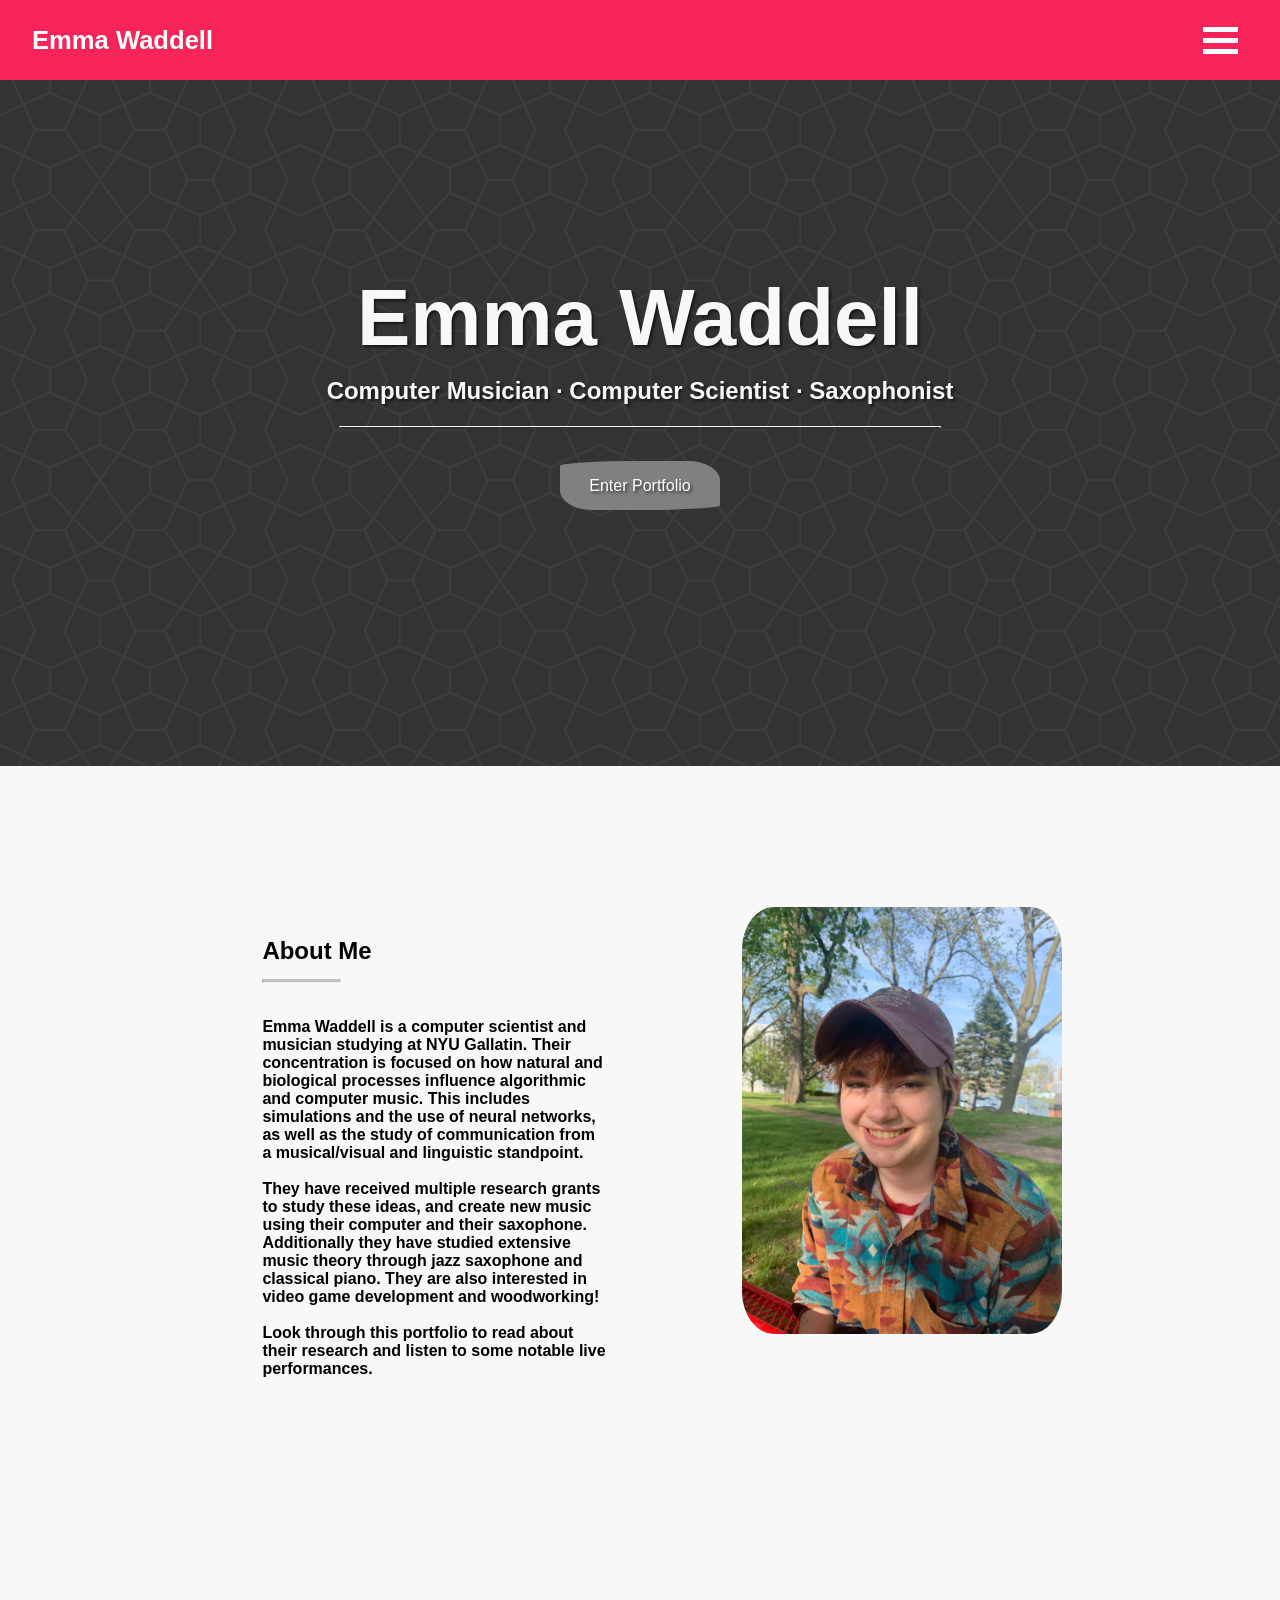
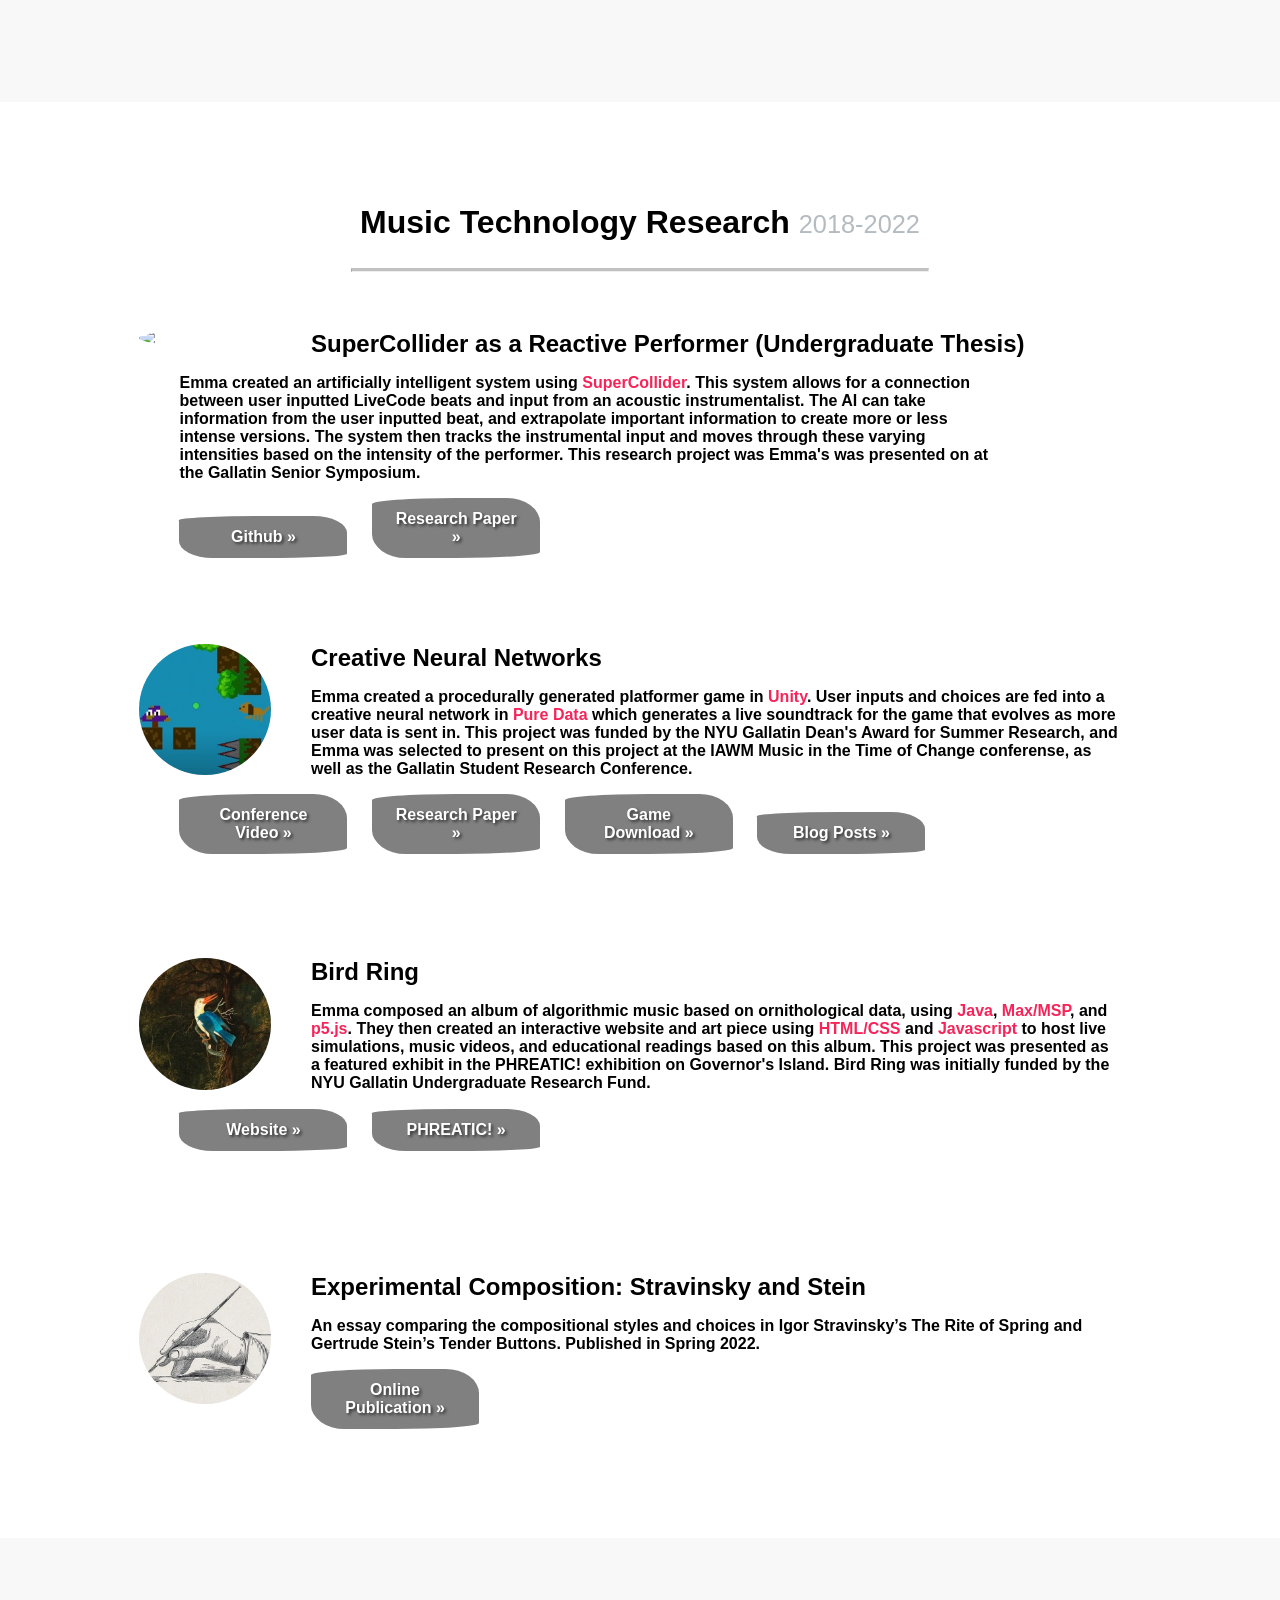
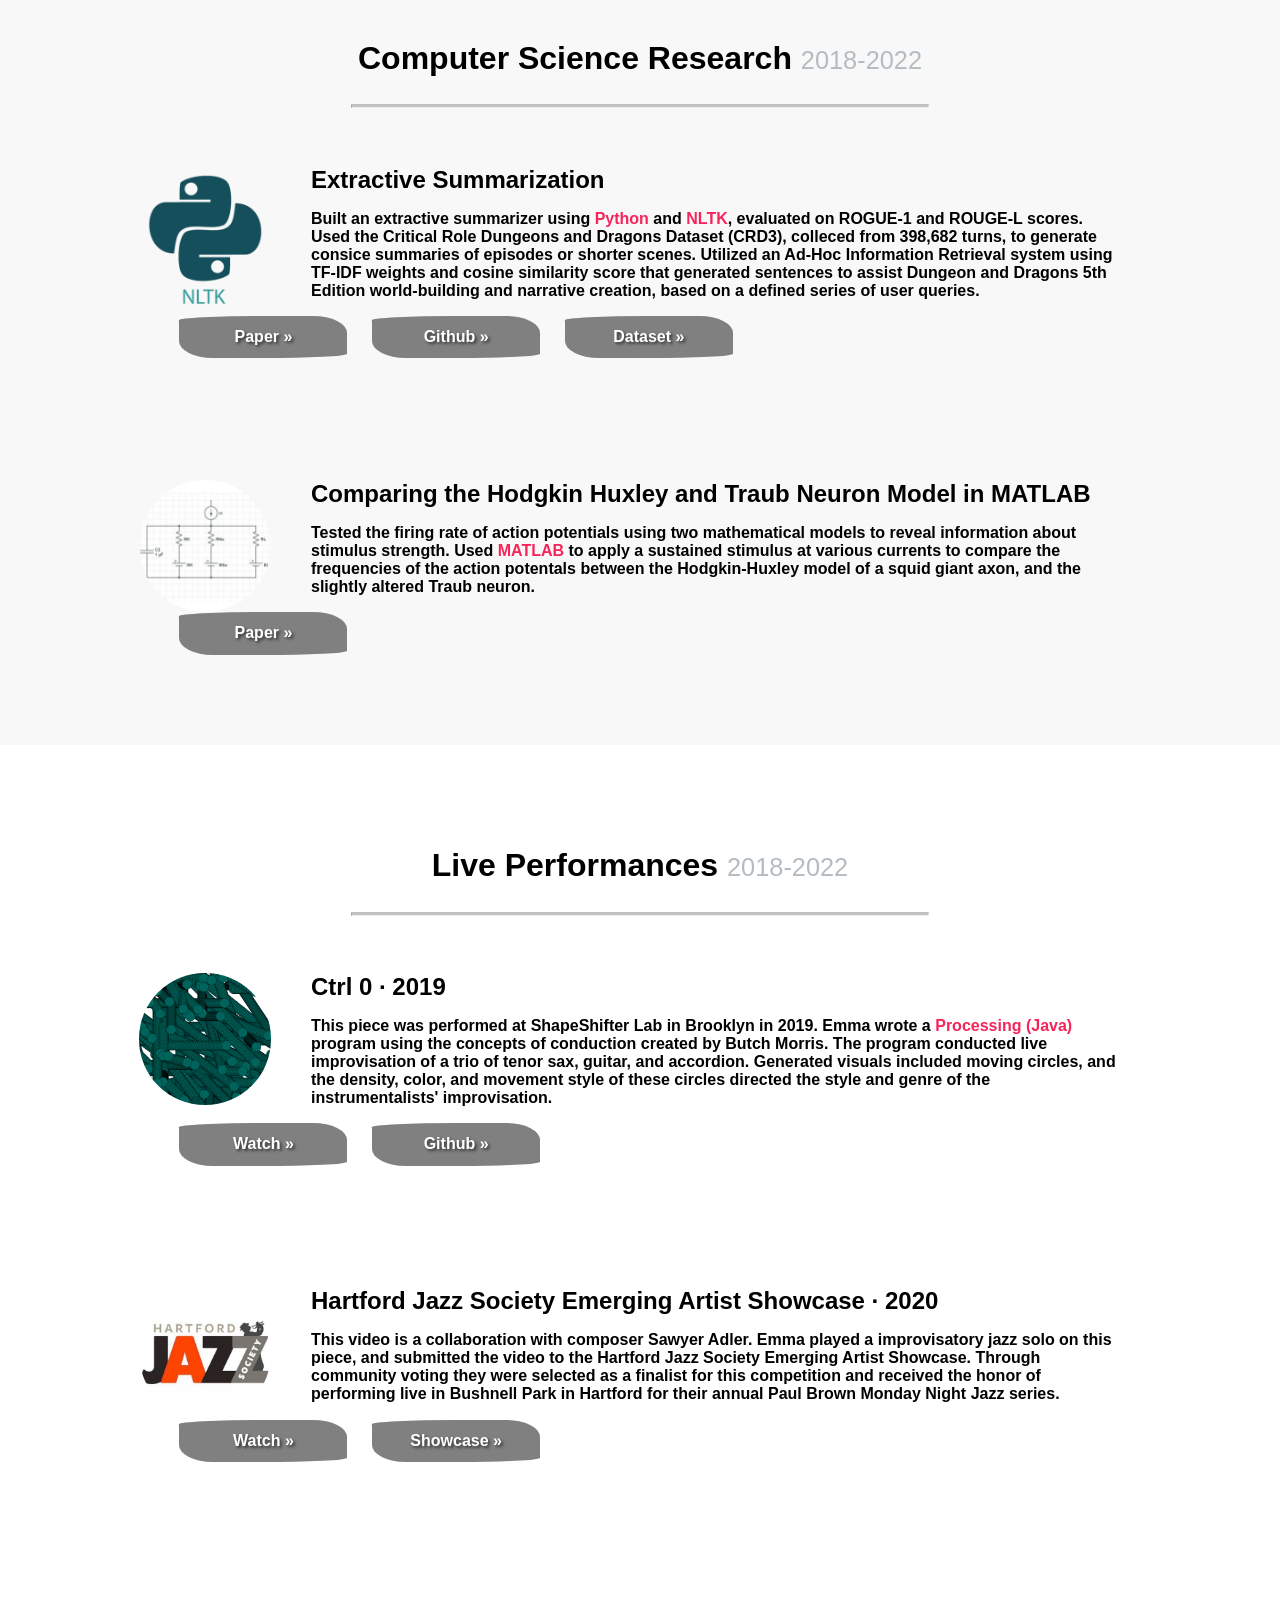
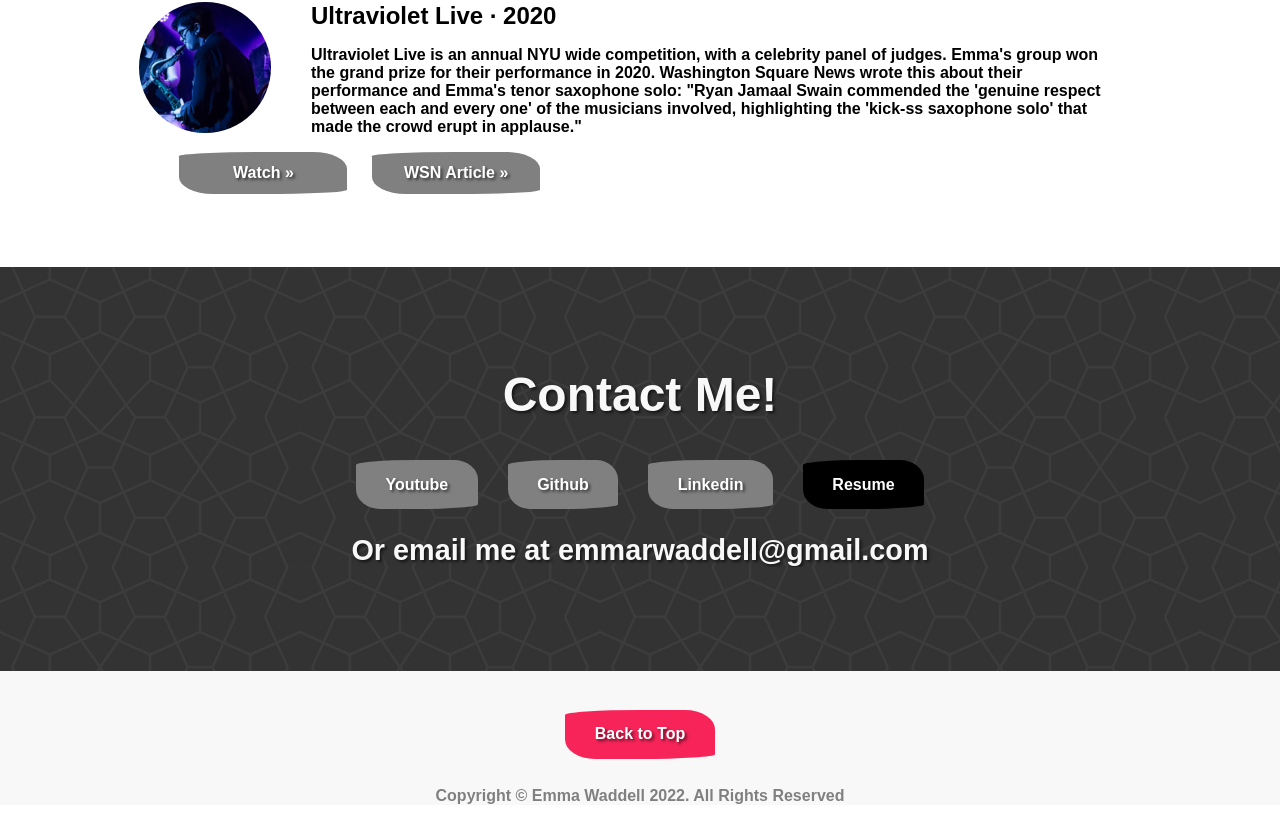
==== commit 4f1c216c: "Update index.html" ====
--- a/index.html
+++ b/index.html
@@ -105,12 +105,13 @@
             <div class="col-md-12">
                 <div style="height: 200px; overflow: visible; position: relative;">
 
-                    <img src="correst.jpg" class="img-responsive hidden-xs" align="left" style="top: 10%; width: 13%; overflow: hidden; border-radius: 50%">
+                    <img src="supercollider.png" class="img-responsive hidden-xs" align="left" style="top: 10%; width: 13%; overflow: hidden; border-radius: 50%">
                     <h2 style="left: 4%; width: 80%; overflow: hidden; position: relative; font-size: 150%;">SuperCollider as a Reactive Performer (Undergraduate Thesis)</h2>
-                    <p style="left: 4%; width: 80%; overflow: hidden; position: relative;">Emma created a artiicially intelligent system using <span style="color:#f62459;">SuperCollider</span>. This system allows for a connection between user inputted LiveCode beats and live input from an acoustic instrumentalist. The AI can take 
-			information from the user inputted beat, and extrapolate important information from that beat to create more or less intense versions. The system then tracks the instrumental input and moves through these varying intensities based on the intensity of the live performer. This research project was Emma's undergraduate thesis and was presented on at the Gallatin Senior Symposium.</p>
+                    <p style="left: 4%; width: 80%; overflow: hidden; position: relative;">Emma created an artificially intelligent system using <span style="color:#f62459;">SuperCollider</span>. This system allows for a connection between user inputted LiveCode beats and input from an acoustic instrumentalist. The AI can take 
+			information from the user inputted beat, and extrapolate important information to create more or less intense versions. The system then tracks the instrumental input and moves through these varying intensities based on the intensity of the performer. This research project was Emma's was presented on at the Gallatin Senior Symposium.
+			</p>
                     <a href="https://github.com/reniby/Undergraduate-Thesis" target="_blank" rel="noopener noreferrer" class="btn" title="See more" style="top: -10%; width: 12%; overflow: hidden; left: 4%; position: relative;">Github »</a>
-					<a href="https://docs.google.com/document/d/1gJ78Fv5dCYOiwybwLy9JsN0oJ9Za9XyFjcMEeG08S30/edit" target="_blank" rel="noopener noreferrer" class="btn" title="See more" style="top: -10%; width: 12%; overflow: hidden; left: 6%; position: relative;">Research Paper »</a>
+		    <a href="https://docs.google.com/document/d/1gJ78Fv5dCYOiwybwLy9JsN0oJ9Za9XyFjcMEeG08S30/edit" target="_blank" rel="noopener noreferrer" class="btn" title="See more" style="top: -10%; width: 12%; overflow: hidden; left: 6%; position: relative;">Research Paper »</a>
                 </div>
             </div>
         </div>
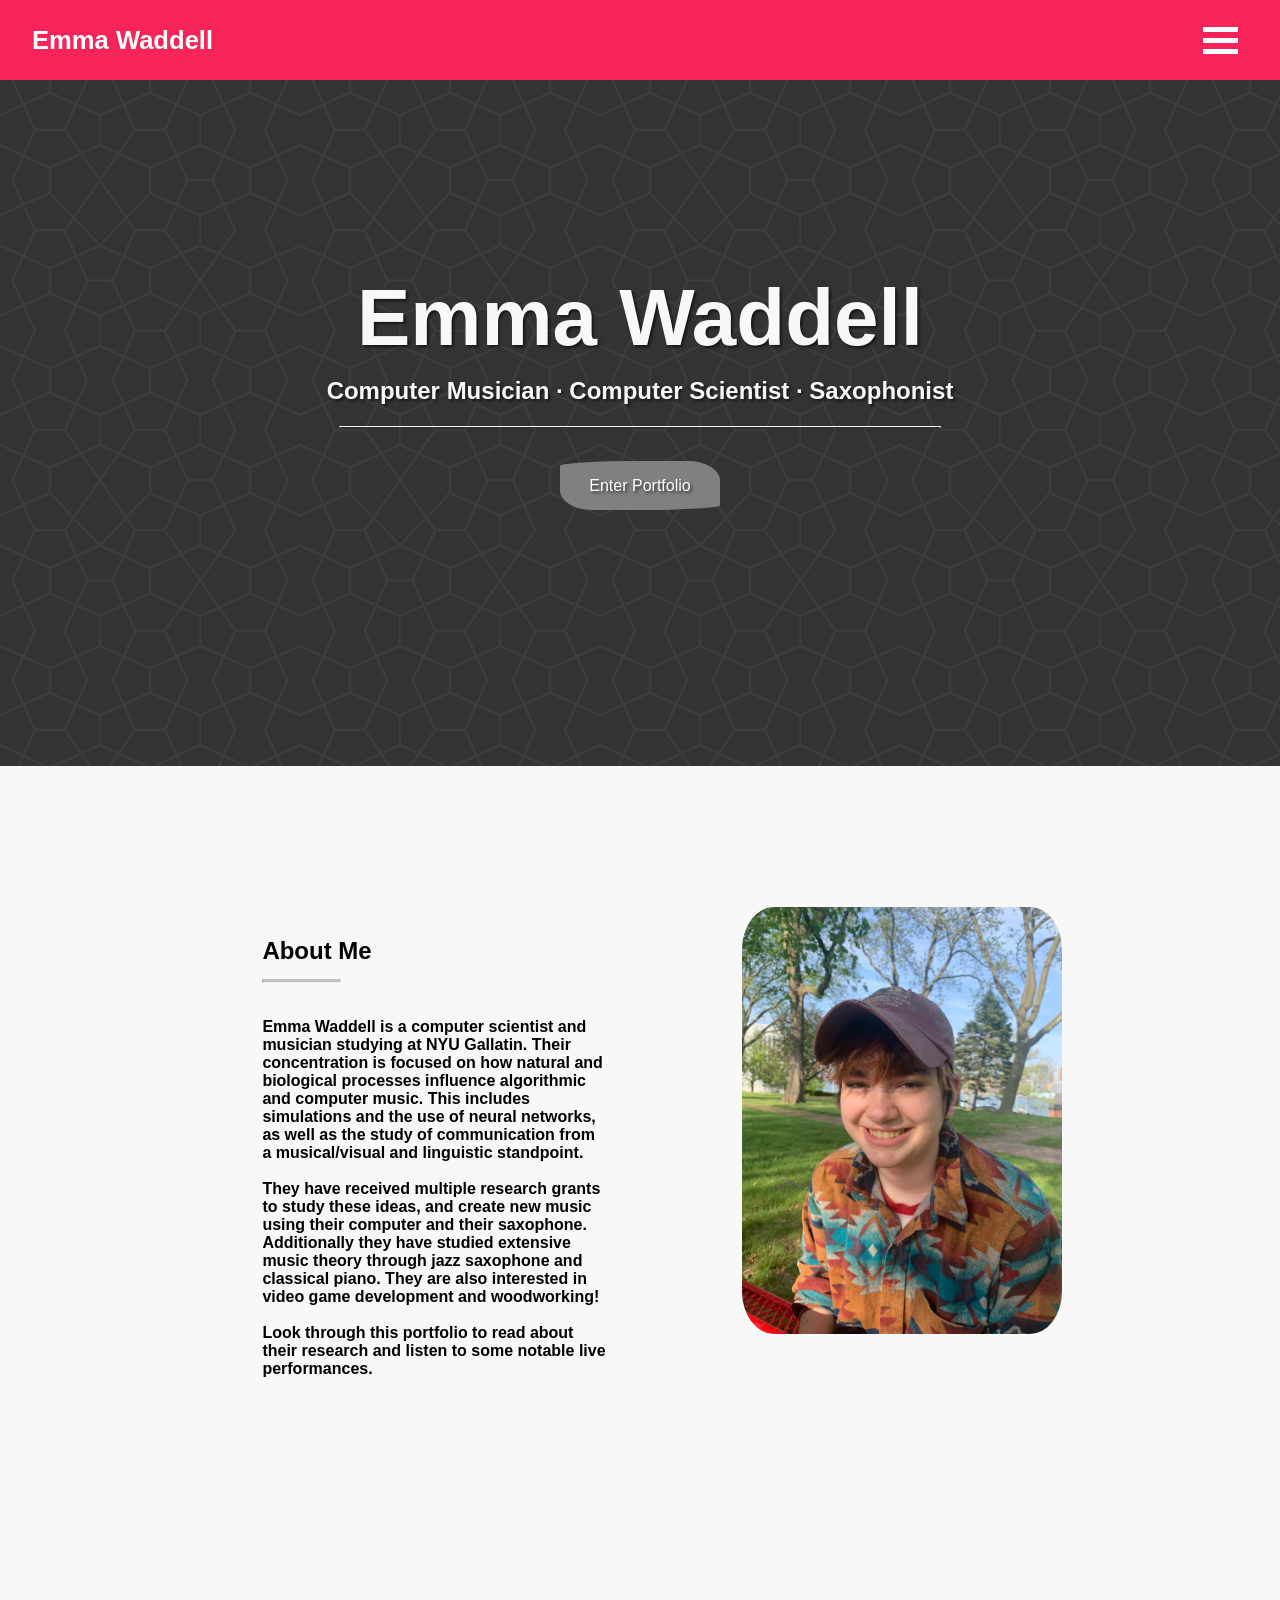
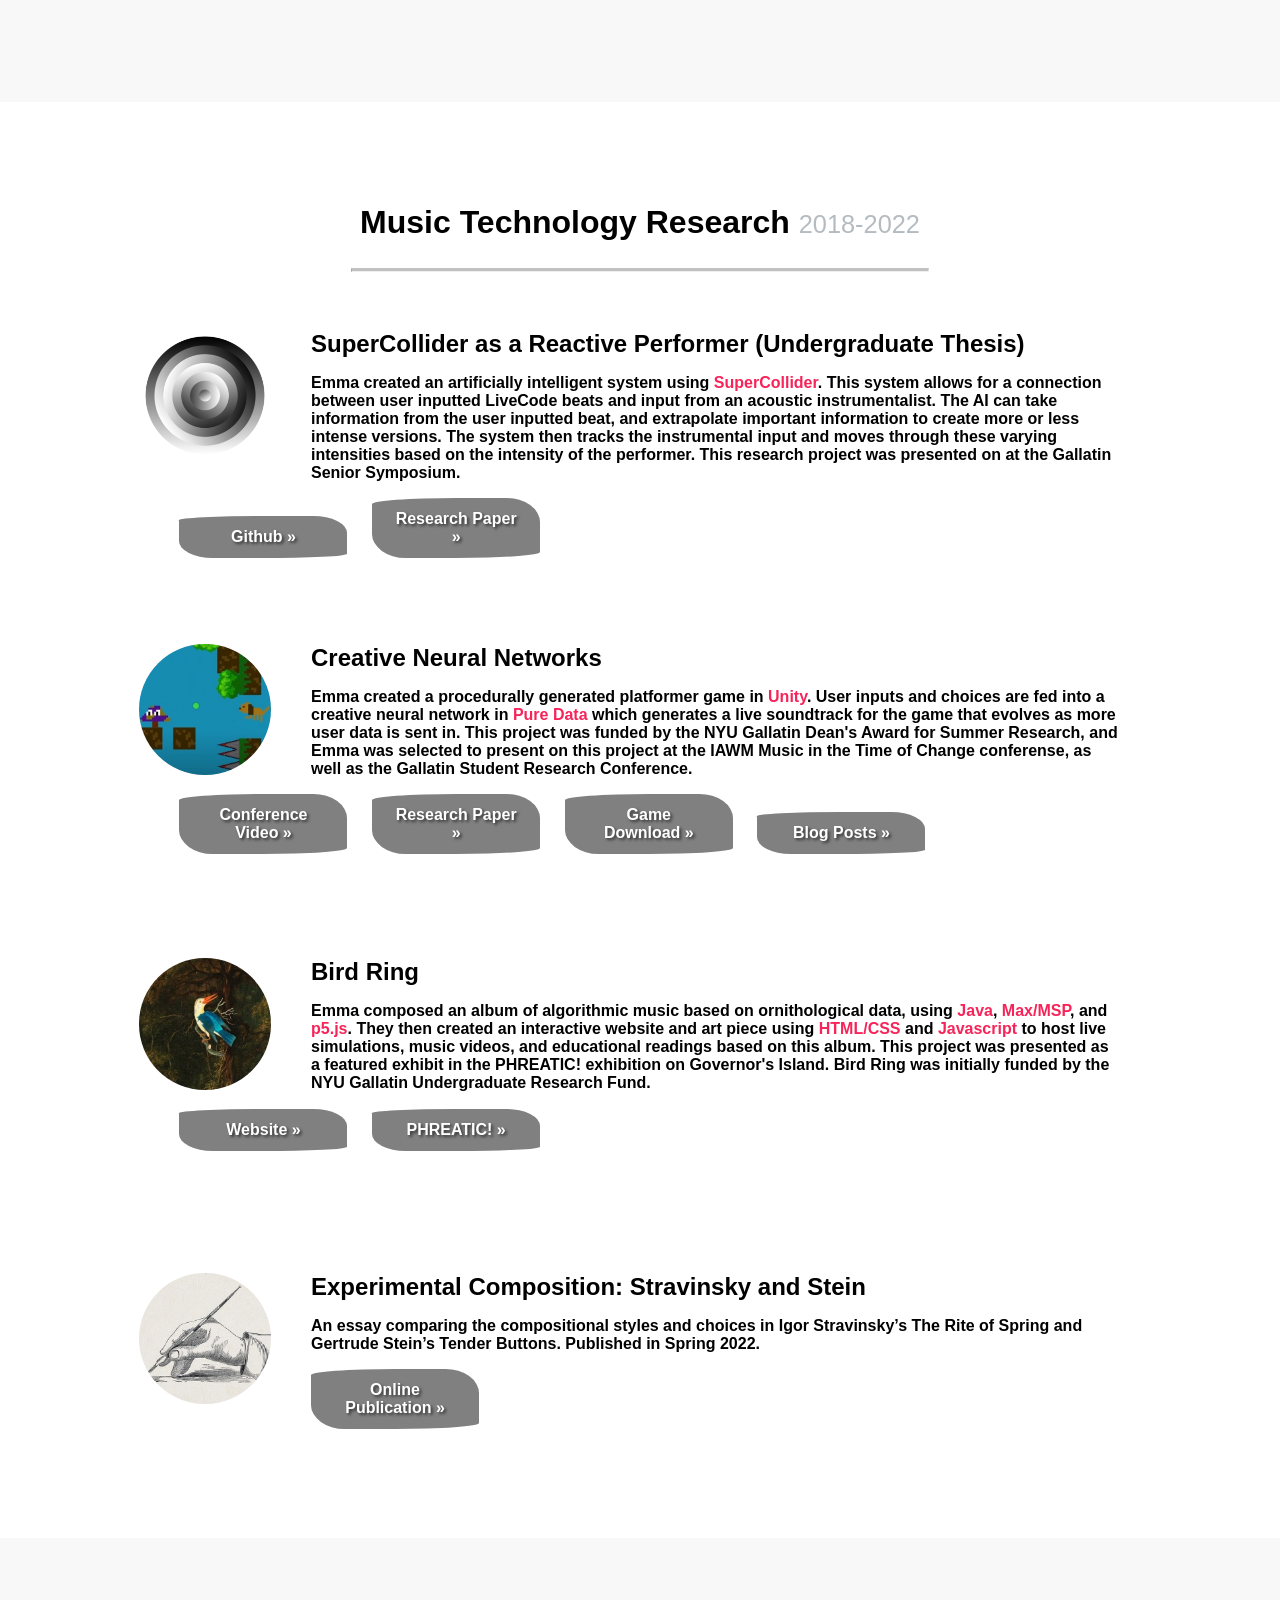
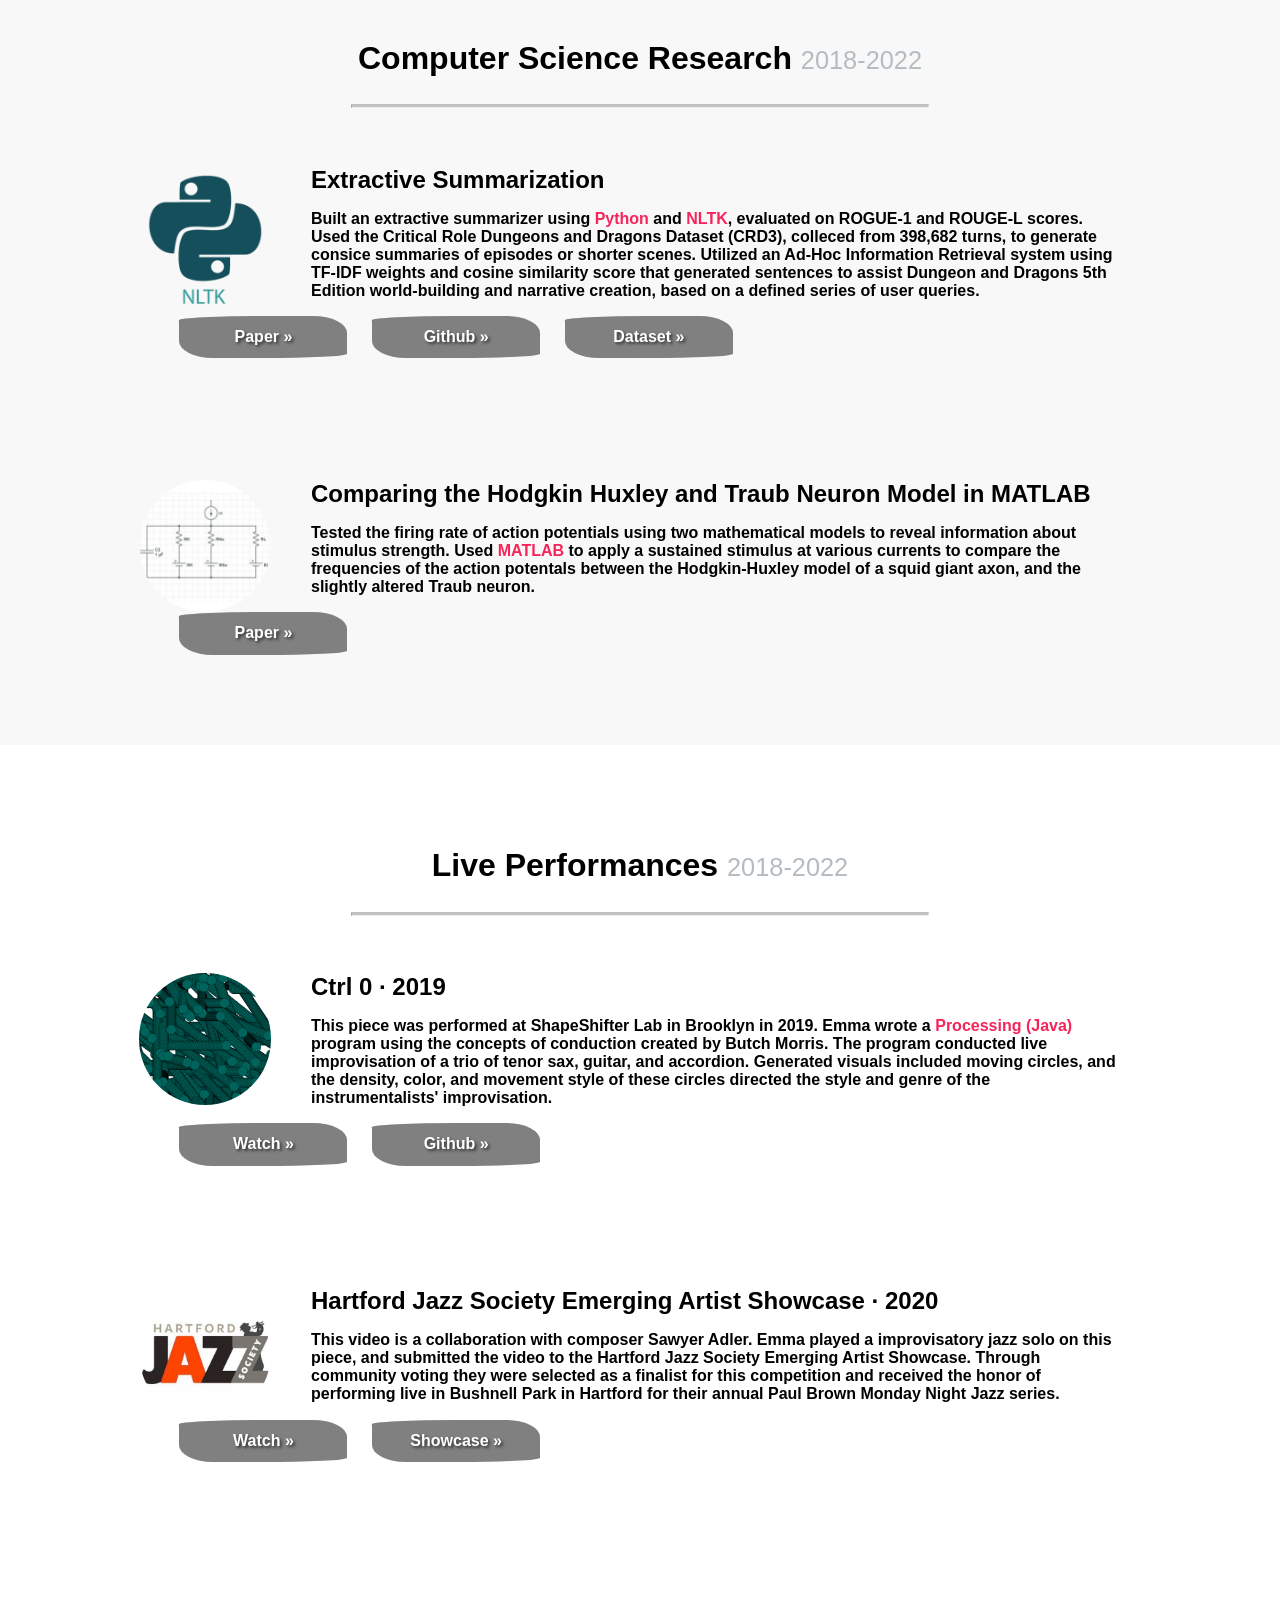
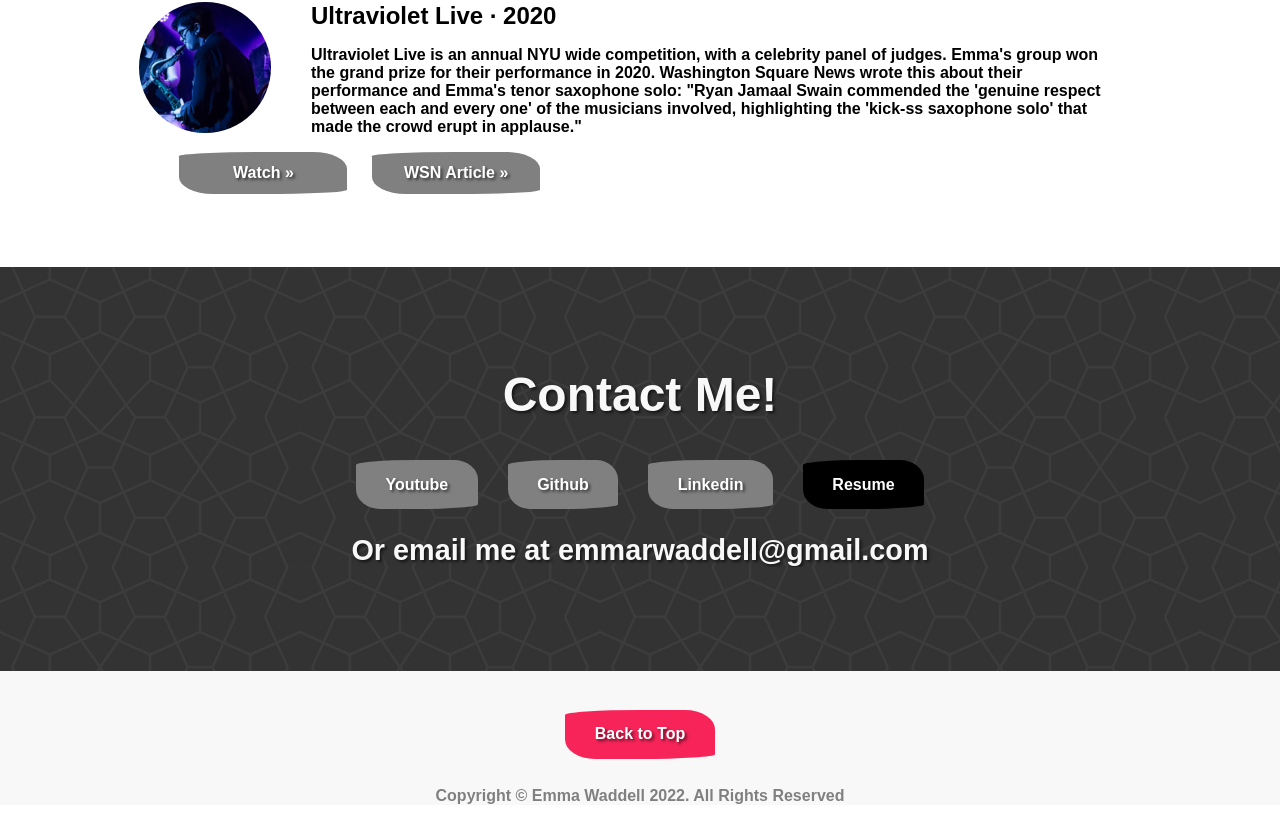
==== commit 98dc8faa: "Update index.html" ====
--- a/index.html
+++ b/index.html
@@ -108,7 +108,7 @@
                     <img src="supercollider.png" class="img-responsive hidden-xs" align="left" style="top: 10%; width: 13%; overflow: hidden; border-radius: 50%">
                     <h2 style="left: 4%; width: 80%; overflow: hidden; position: relative; font-size: 150%;">SuperCollider as a Reactive Performer (Undergraduate Thesis)</h2>
                     <p style="left: 4%; width: 80%; overflow: hidden; position: relative;">Emma created an artificially intelligent system using <span style="color:#f62459;">SuperCollider</span>. This system allows for a connection between user inputted LiveCode beats and input from an acoustic instrumentalist. The AI can take 
-			information from the user inputted beat, and extrapolate important information to create more or less intense versions. The system then tracks the instrumental input and moves through these varying intensities based on the intensity of the performer. This research project was Emma's was presented on at the Gallatin Senior Symposium.
+			information from the user inputted beat, and extrapolate important information to create more or less intense versions. The system then tracks the instrumental input and moves through these varying intensities based on the intensity of the performer. This research project was presented on at the Gallatin Senior Symposium.
 			</p>
                     <a href="https://github.com/reniby/Undergraduate-Thesis" target="_blank" rel="noopener noreferrer" class="btn" title="See more" style="top: -10%; width: 12%; overflow: hidden; left: 4%; position: relative;">Github »</a>
 		    <a href="https://docs.google.com/document/d/1gJ78Fv5dCYOiwybwLy9JsN0oJ9Za9XyFjcMEeG08S30/edit" target="_blank" rel="noopener noreferrer" class="btn" title="See more" style="top: -10%; width: 12%; overflow: hidden; left: 6%; position: relative;">Research Paper »</a>
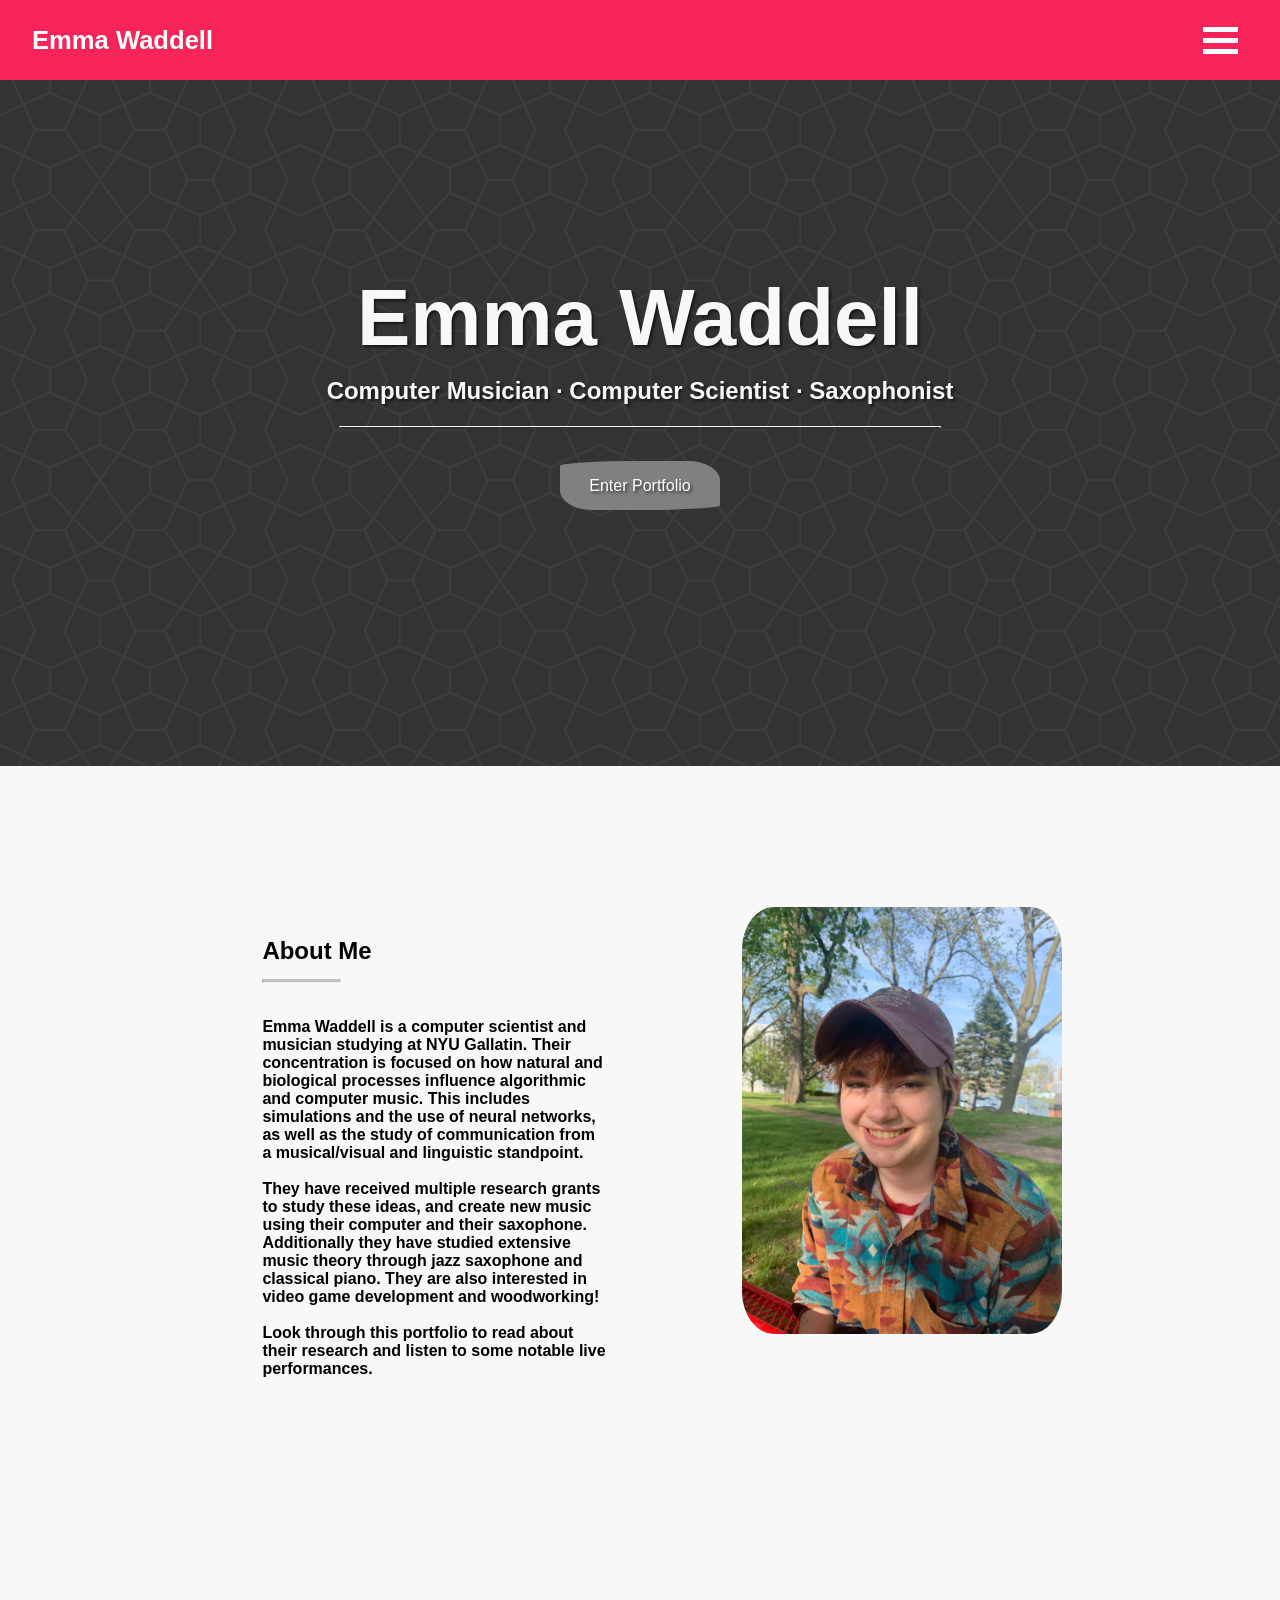
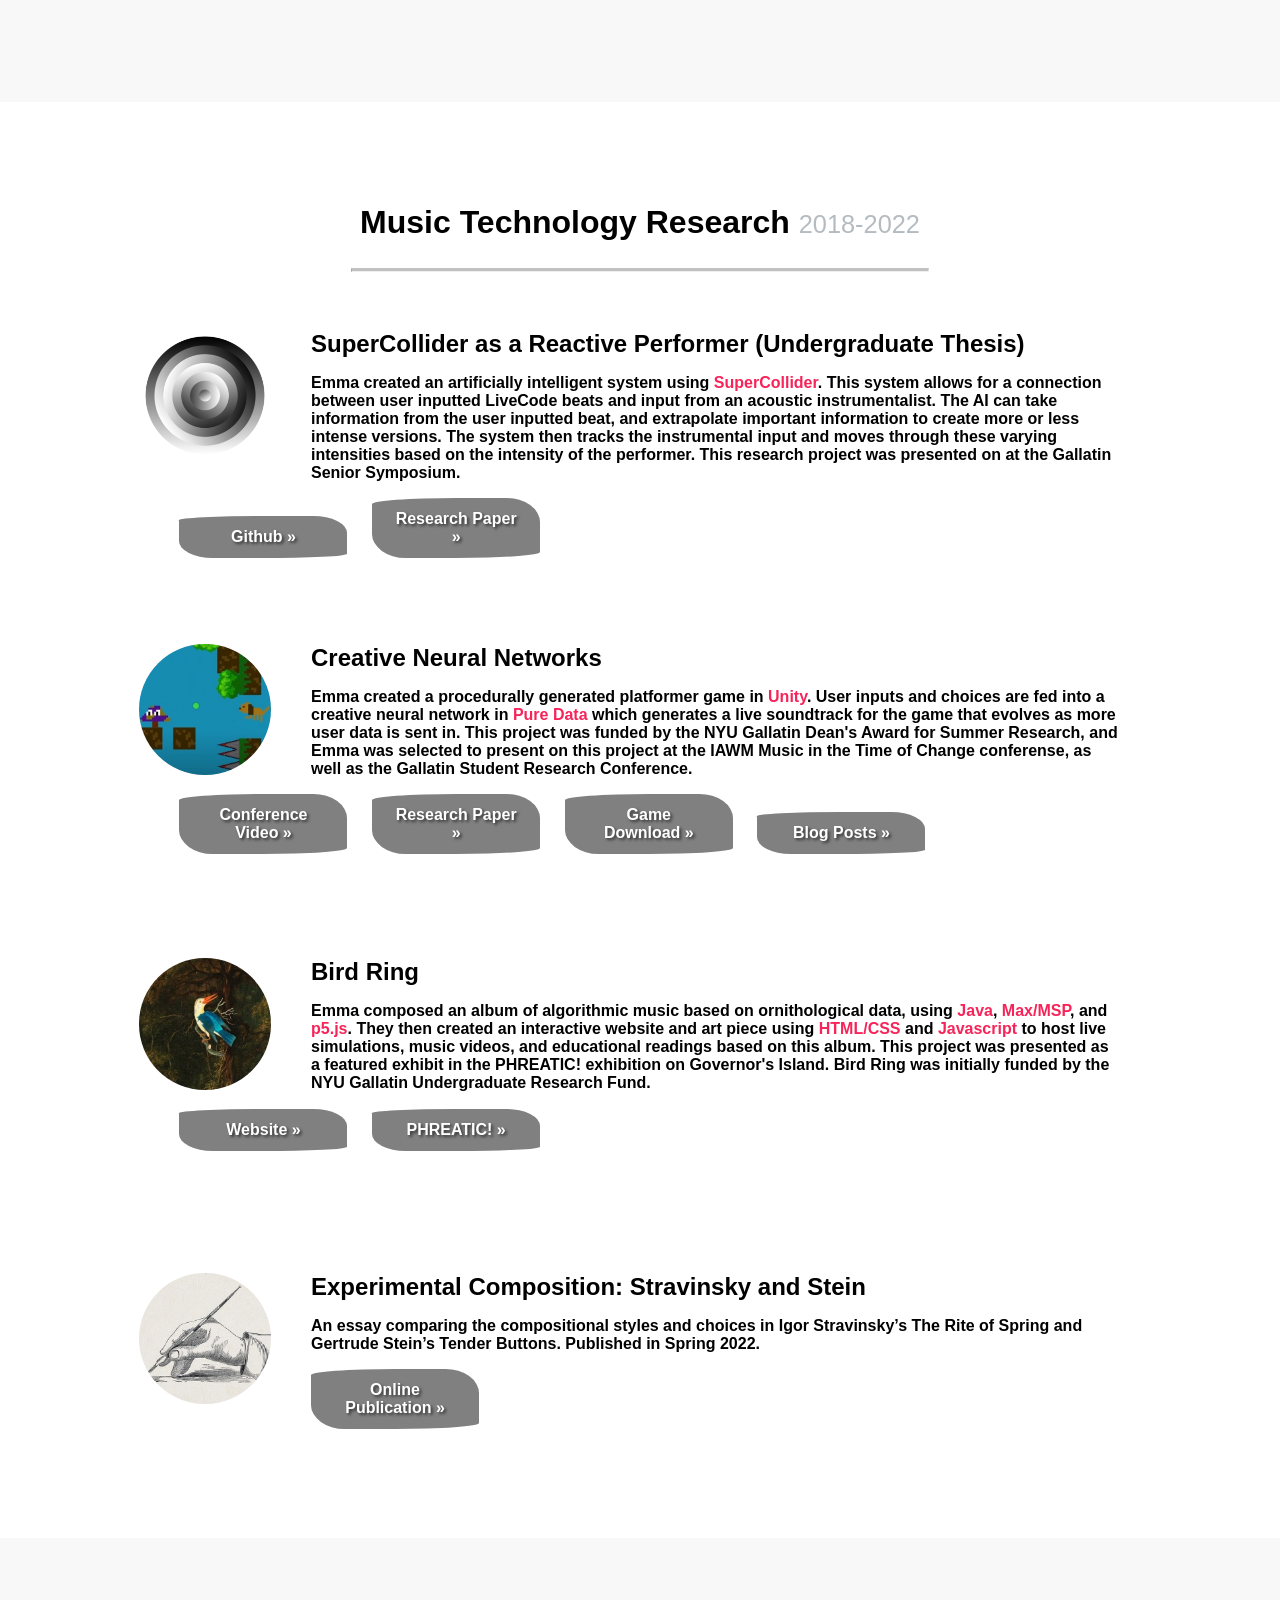
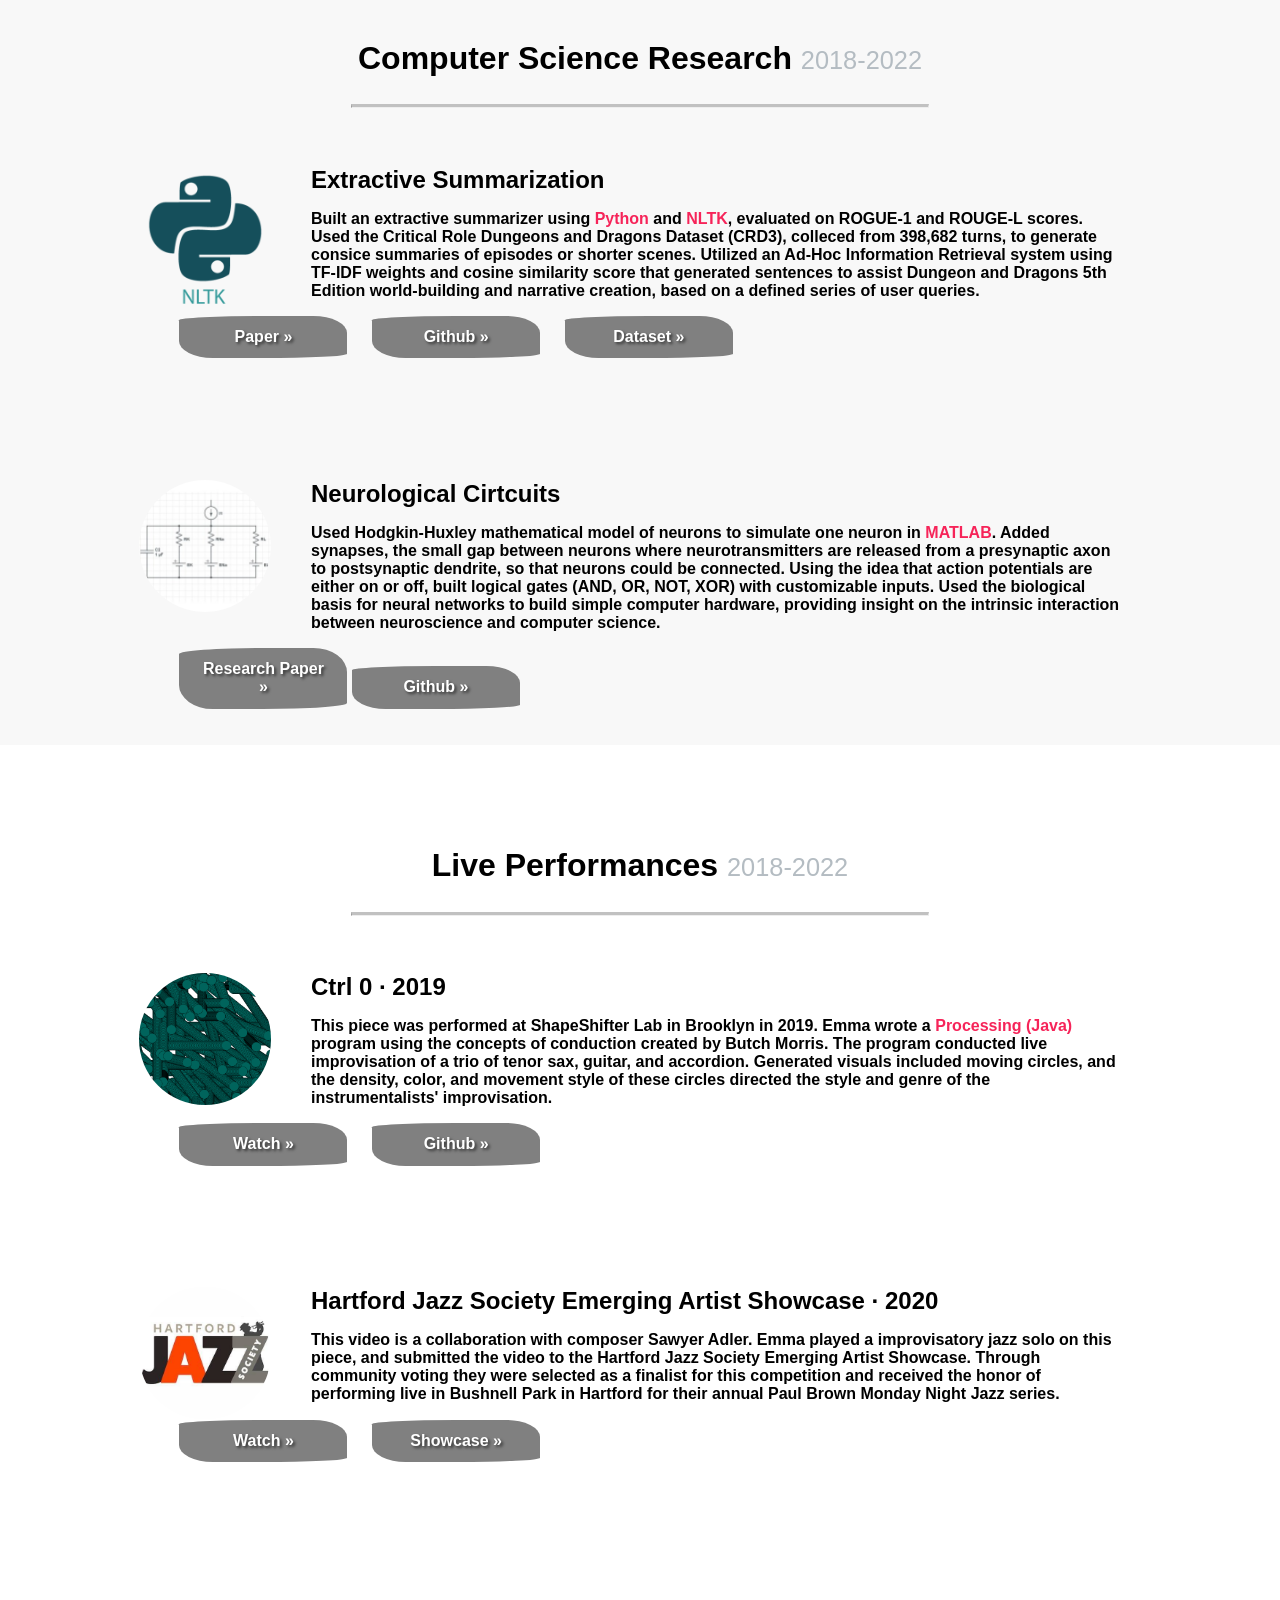
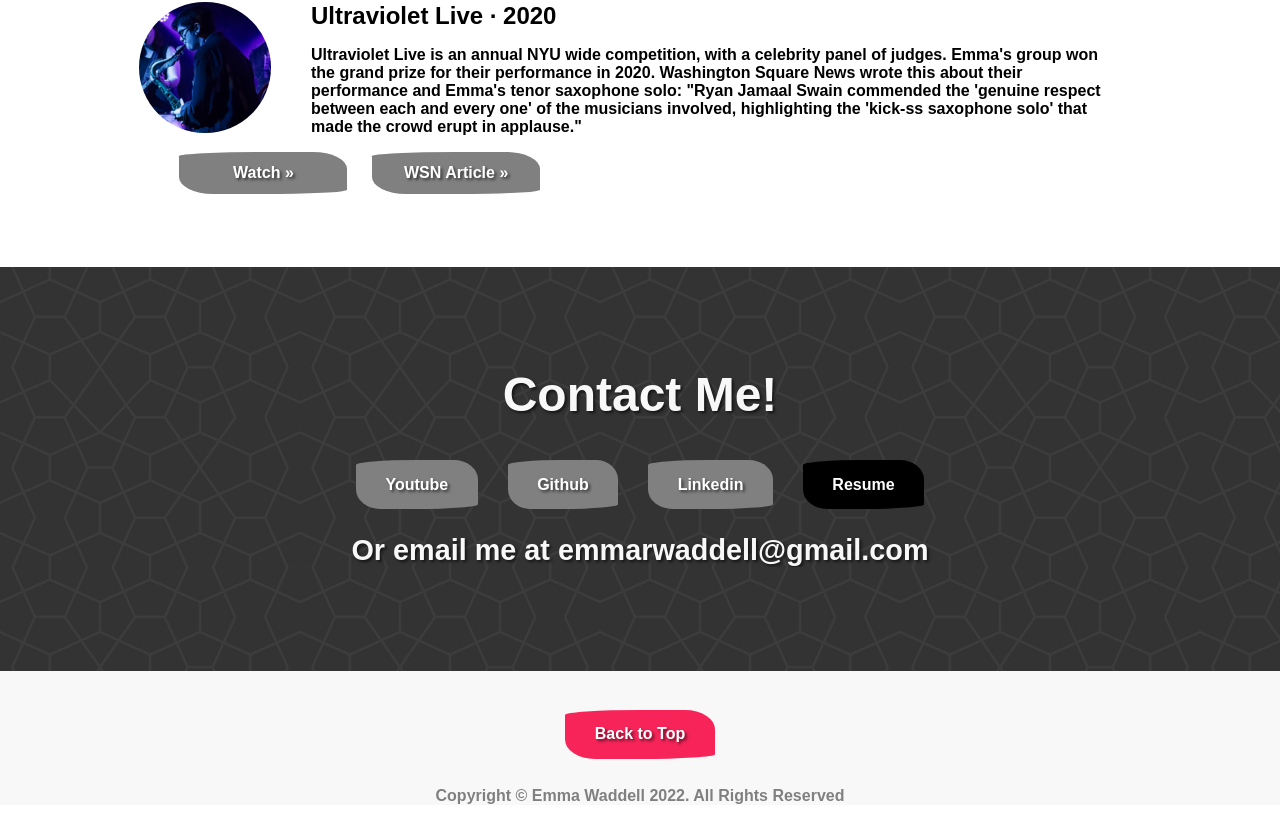
==== commit ecaf95e8: "Update index.html" ====
--- a/index.html
+++ b/index.html
@@ -211,16 +211,16 @@
                 <div style="height: 200px; overflow: visible; position: relative;">
 
                     <img src="hh.jpg" class="img-responsive hidden-xs" align="left" style="top: 10%; width: 13%; overflow: hidden; border-radius: 50%">
-                    <h2 style="left: 4%; width: 80%; overflow: hidden; position: relative; font-size: 150%;">Comparing the Hodgkin Huxley and
-Traub Neuron Model in MATLAB</h2>
-                    <p style="left: 4%; width: 80%; overflow: hidden; position: relative;">
-Tested the firing rate of action potentials using two mathematical models to reveal information about stimulus strength. 
-Used <span style="color:#f62459;">MATLAB</span> to apply a sustained stimulus at various currents to compare the frequencies of the action potentals between the Hodgkin-Huxley model of a squid giant axon, and the slightly altered Traub neuron.
+                    <h2 style="left: 4%; width: 80%; overflow: hidden; position: relative; font-size: 150%;">Neurological Cirtcuits</h2>
+                    <p style="left: 4%; width: 80%; overflow: hidden; position: relative;">
+Used Hodgkin-Huxley mathematical model of neurons to simulate one neuron in <span style="color:#f62459;">MATLAB</span>. Added synapses, the small gap between neurons where neurotransmitters are released from a presynaptic axon to postsynaptic dendrite, so that neurons could be connected. 
+Using the idea that action potentials are either on or off, built logical gates (AND, OR, NOT, XOR) with customizable inputs. Used the biological basis for neural networks to build simple computer hardware, providing insight on the intrinsic interaction between neuroscience and computer science.
 
 					
 					</p>
-                    <a href="hht.pdf" target="_blank" rel="noopener noreferrer" class="btn" title="See more" style="top: -10%; width: 12%; overflow: hidden; left: 4%; position: relative;">Paper »</a>
-				</div>
+                    <a href="https://docs.google.com/document/d/1Uda3_Y_T4JZ2Mf6SCW9WRSzgUK-1af-HycXOLS7RuuQ/edit#" target="_blank" rel="noopener noreferrer" class="btn" title="See more" style="top: -10%; width: 12%; overflow: hidden; left: 4%; position: relative;">Research Paper »</a>
+		<a href="https://github.com/reniby/Biological-Neural-Networks-in-MATLAB" target="_blank" rel="noopener noreferrer" class="btn" title="See more" style="top: -10%; width: 12%; overflow: hidden; left: 4%; position: relative;">Github »</a>
+					</div>
             </div>
         </div>
         <!-- /.content-section-b -->
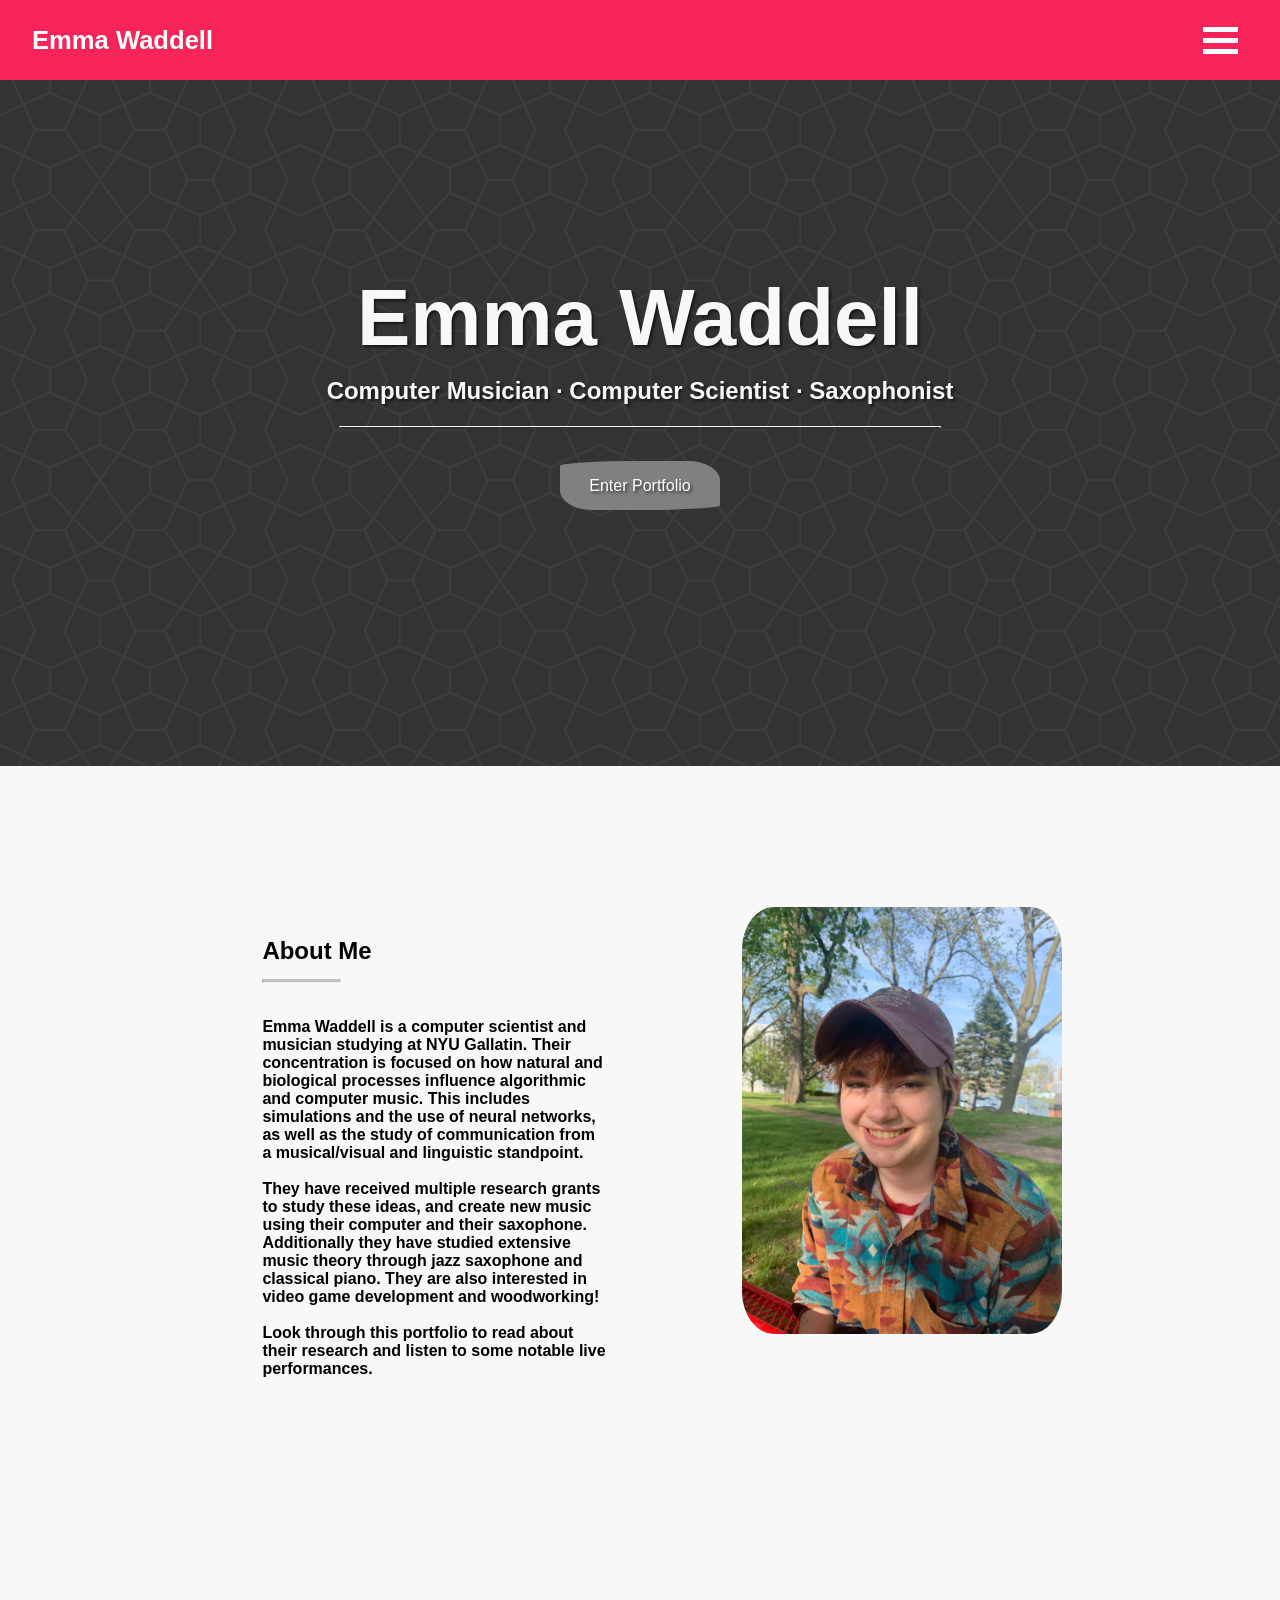
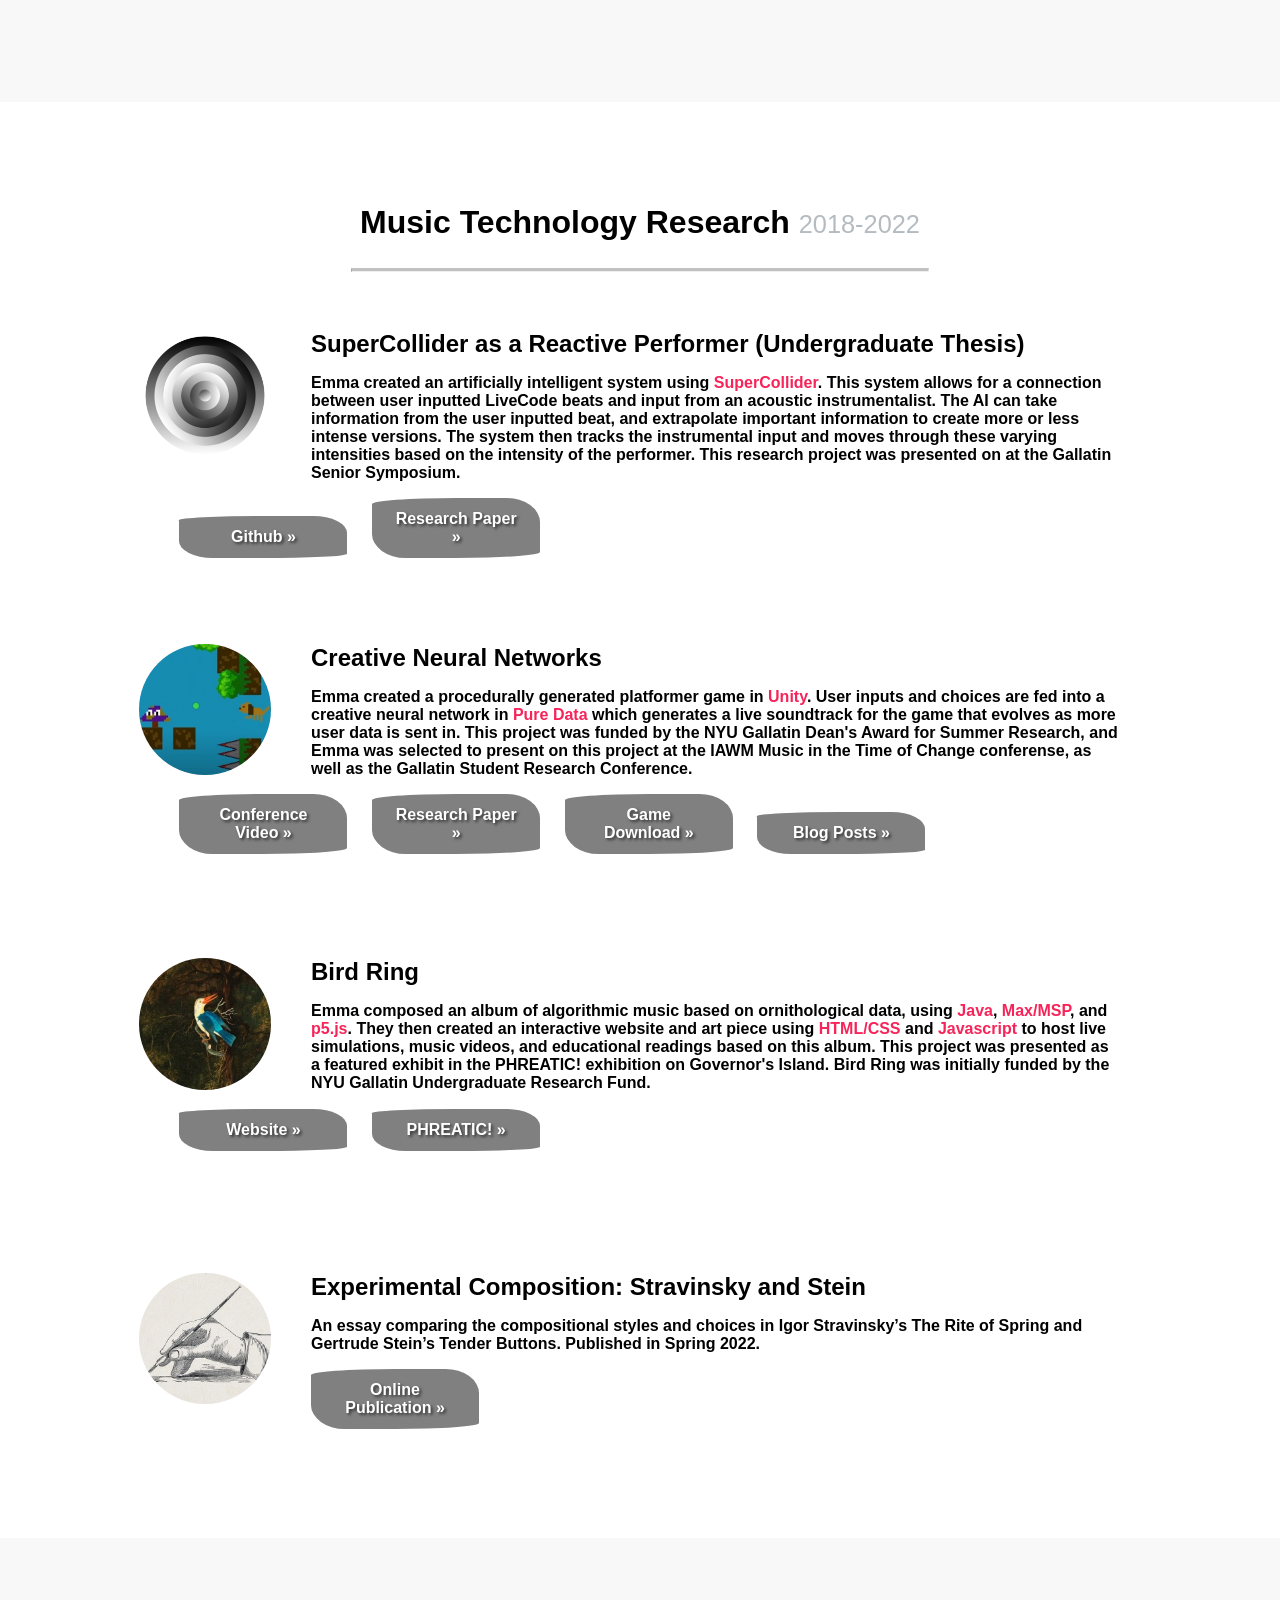
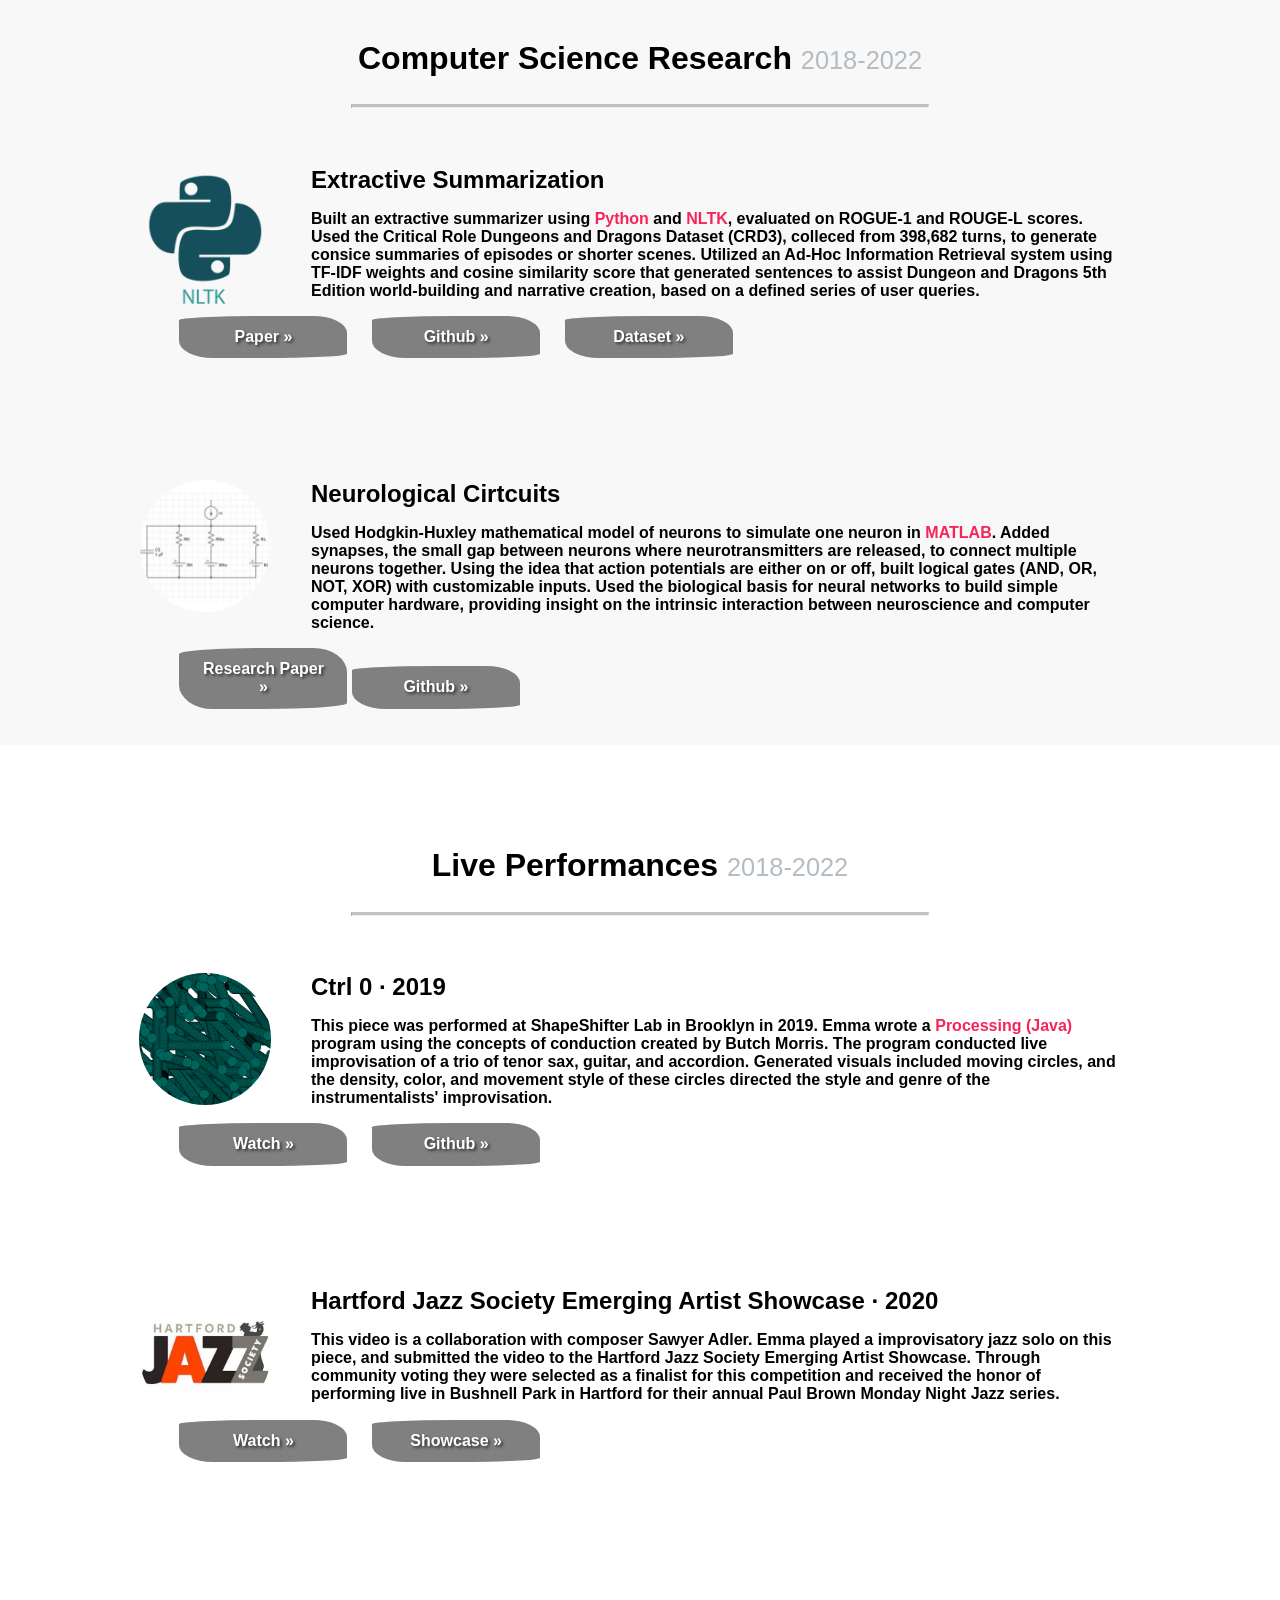
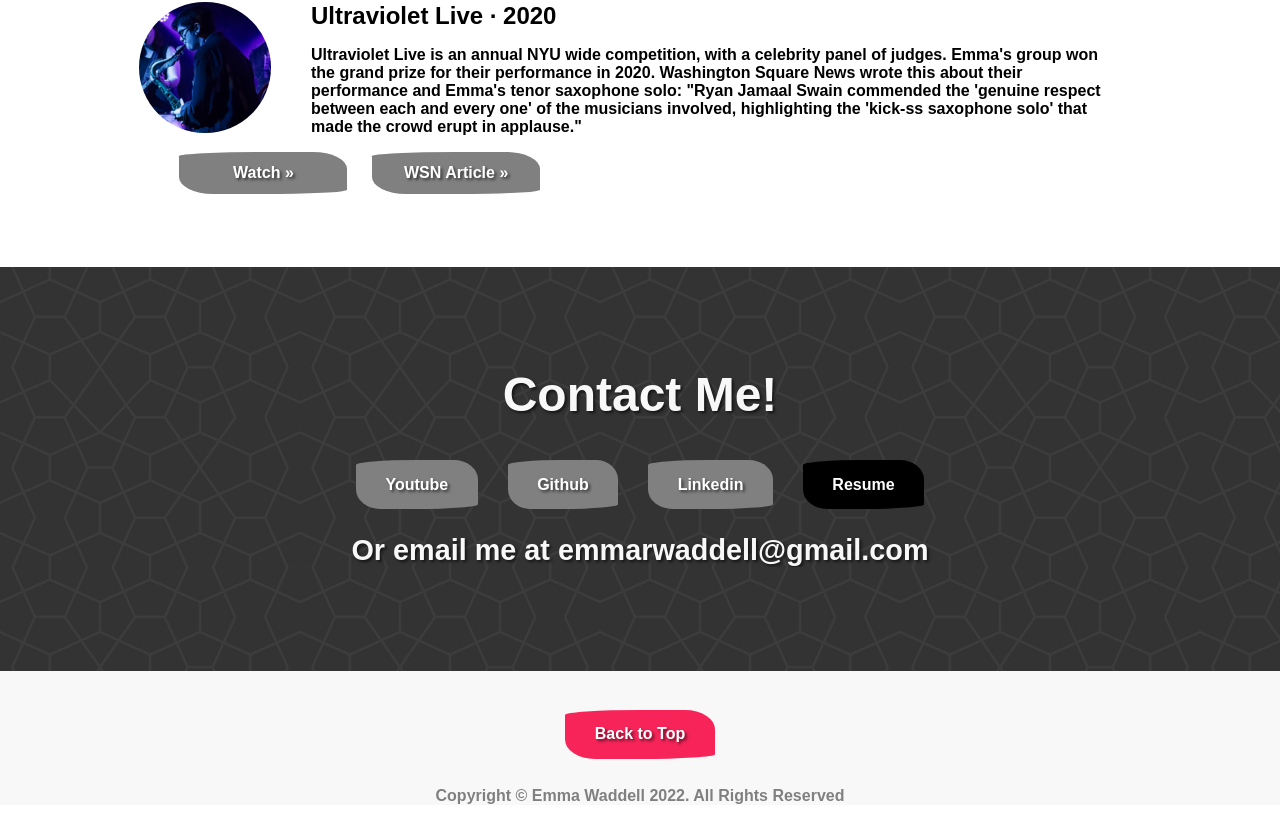
==== commit 18fa4de8: "Update index.html" ====
--- a/index.html
+++ b/index.html
@@ -213,7 +213,7 @@
                     <img src="hh.jpg" class="img-responsive hidden-xs" align="left" style="top: 10%; width: 13%; overflow: hidden; border-radius: 50%">
                     <h2 style="left: 4%; width: 80%; overflow: hidden; position: relative; font-size: 150%;">Neurological Cirtcuits</h2>
                     <p style="left: 4%; width: 80%; overflow: hidden; position: relative;">
-Used Hodgkin-Huxley mathematical model of neurons to simulate one neuron in <span style="color:#f62459;">MATLAB</span>. Added synapses, the small gap between neurons where neurotransmitters are released from a presynaptic axon to postsynaptic dendrite, so that neurons could be connected. 
+Used Hodgkin-Huxley mathematical model of neurons to simulate one neuron in <span style="color:#f62459;">MATLAB</span>. Added synapses, the small gap between neurons where neurotransmitters are released, to connect multiple neurons together. 
 Using the idea that action potentials are either on or off, built logical gates (AND, OR, NOT, XOR) with customizable inputs. Used the biological basis for neural networks to build simple computer hardware, providing insight on the intrinsic interaction between neuroscience and computer science.
 
 					
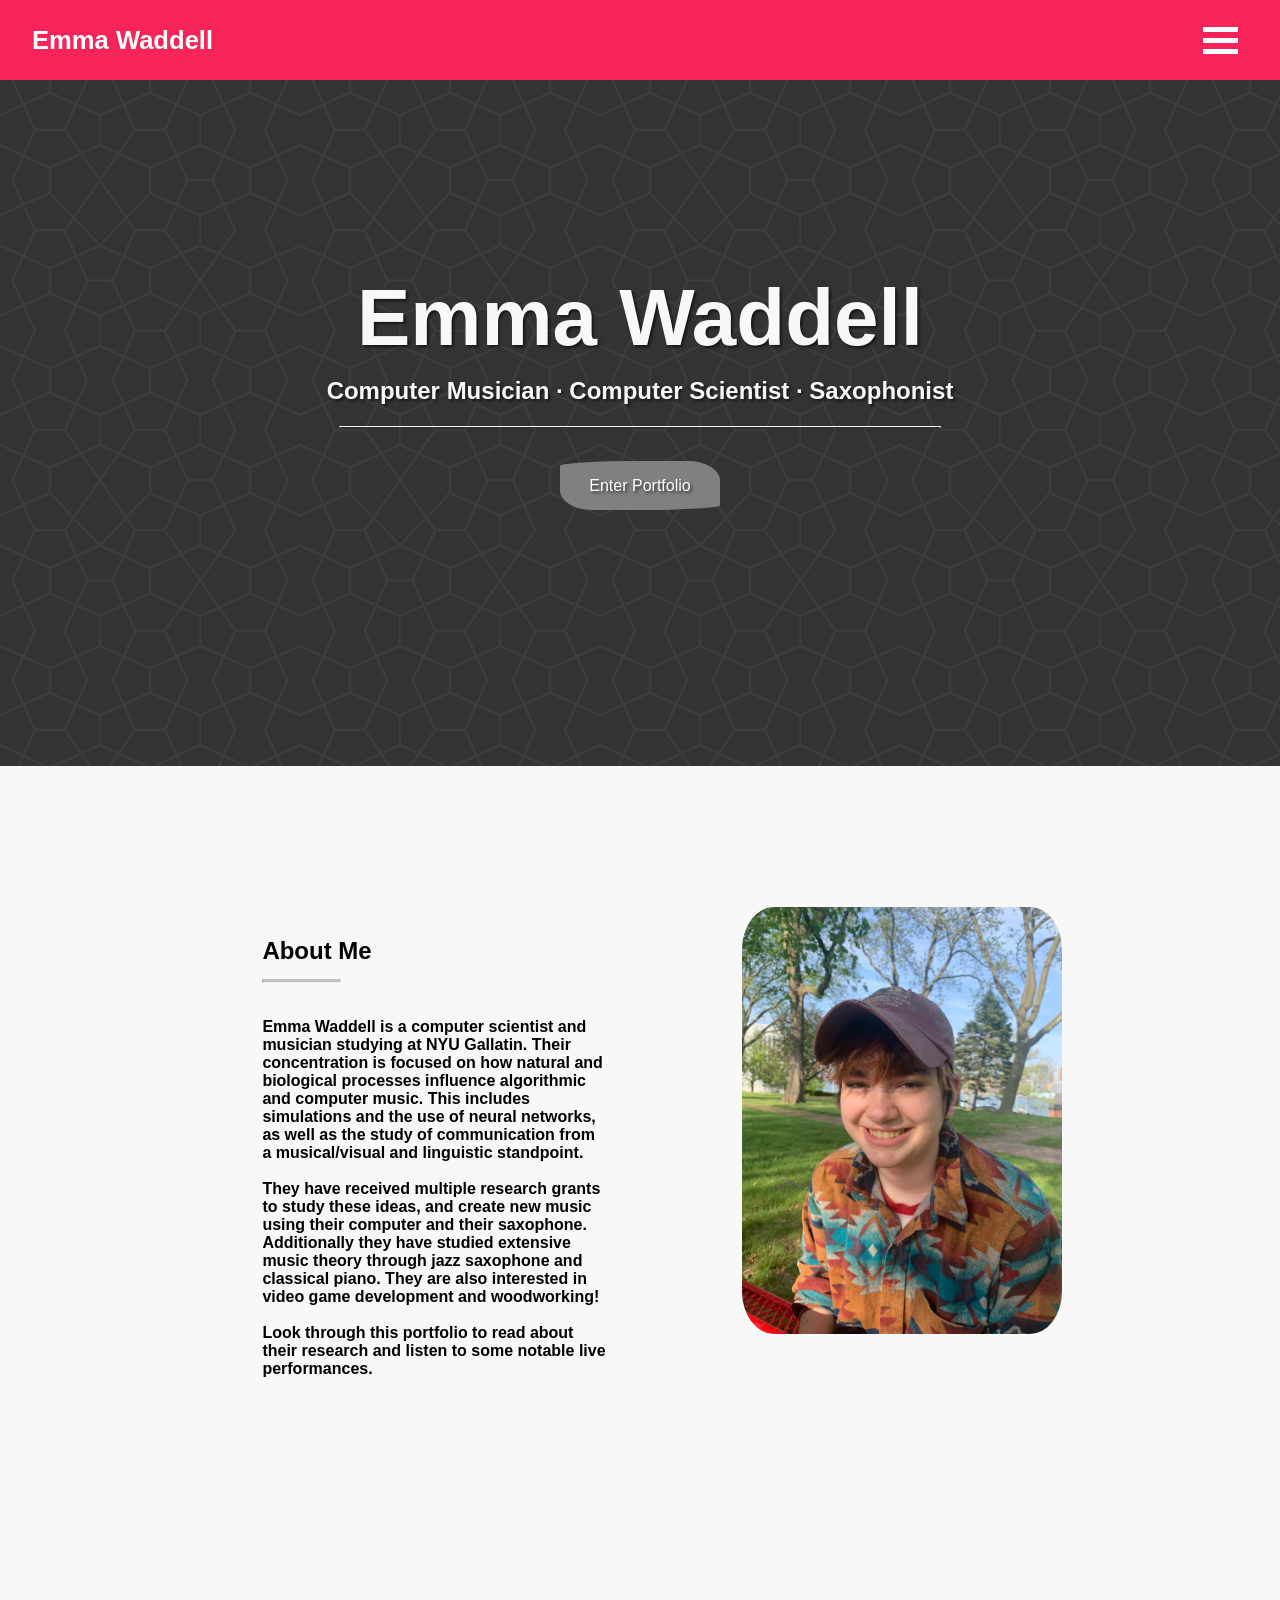
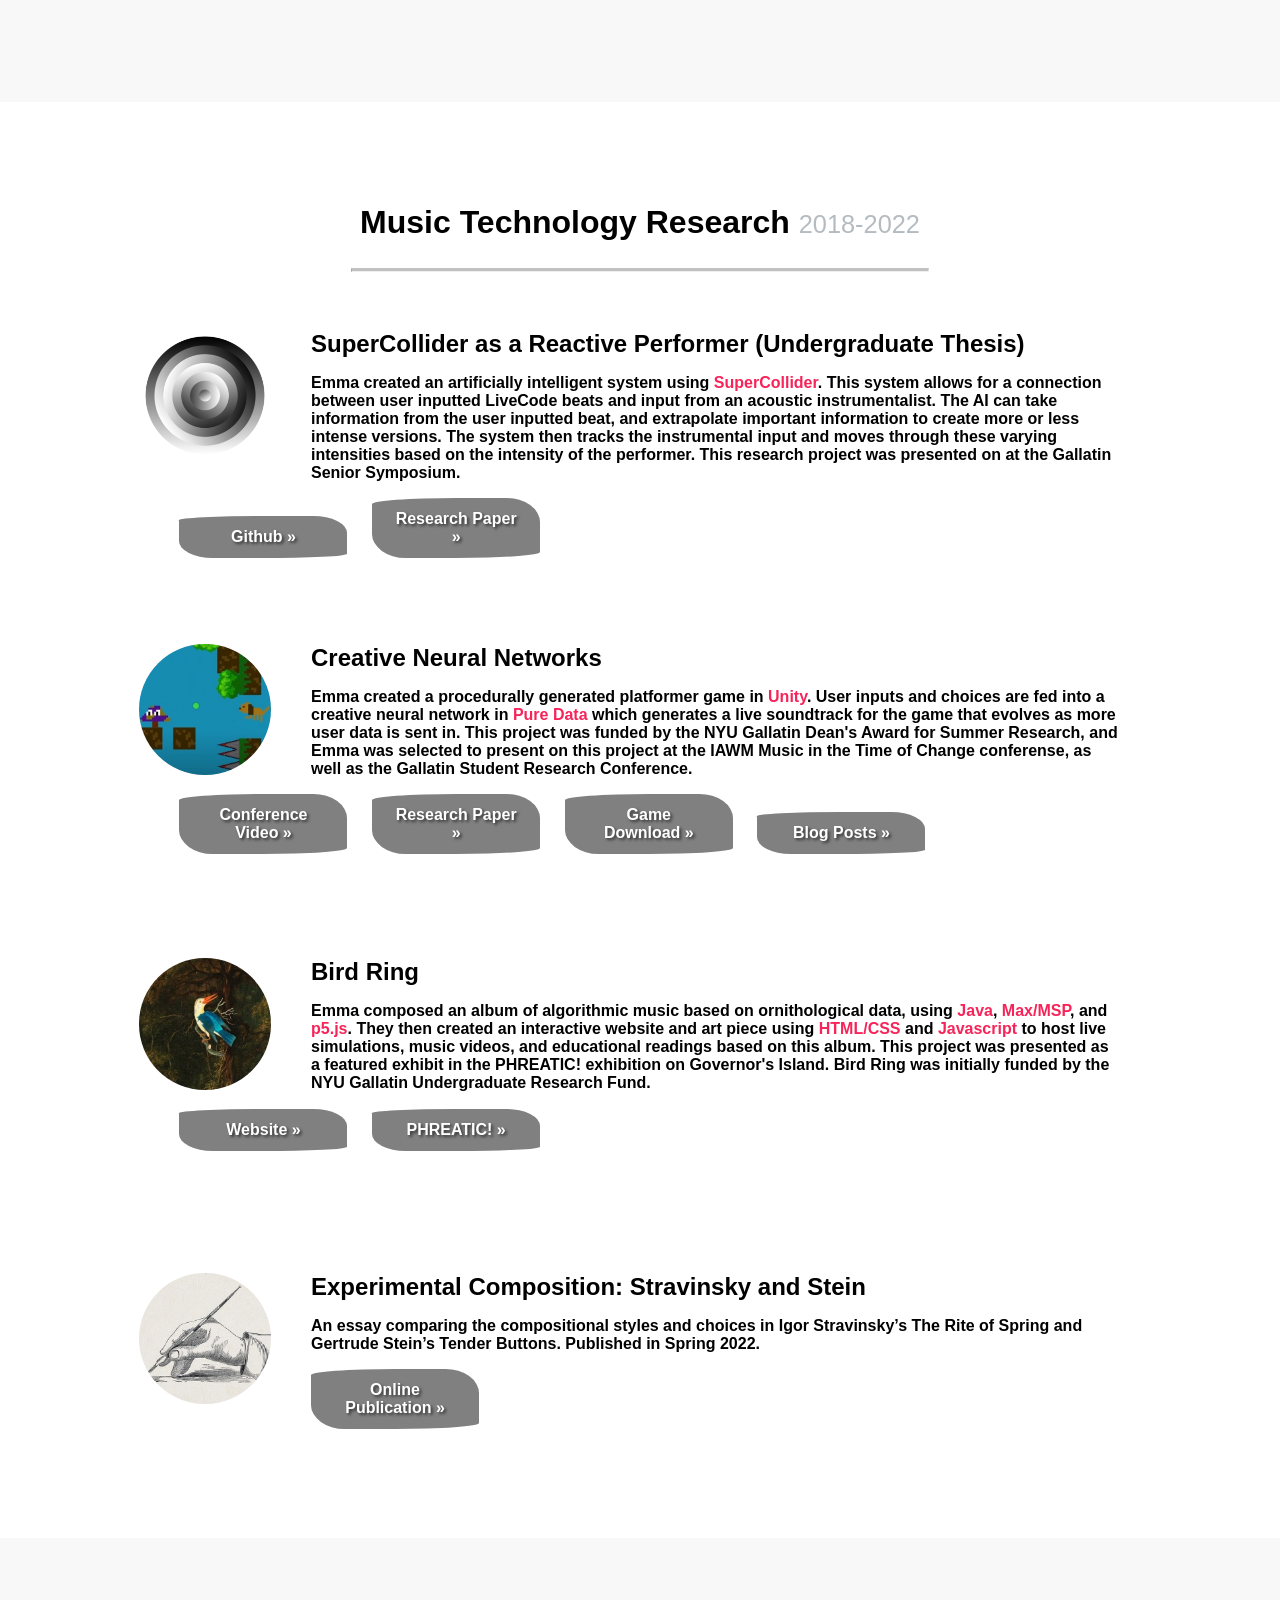
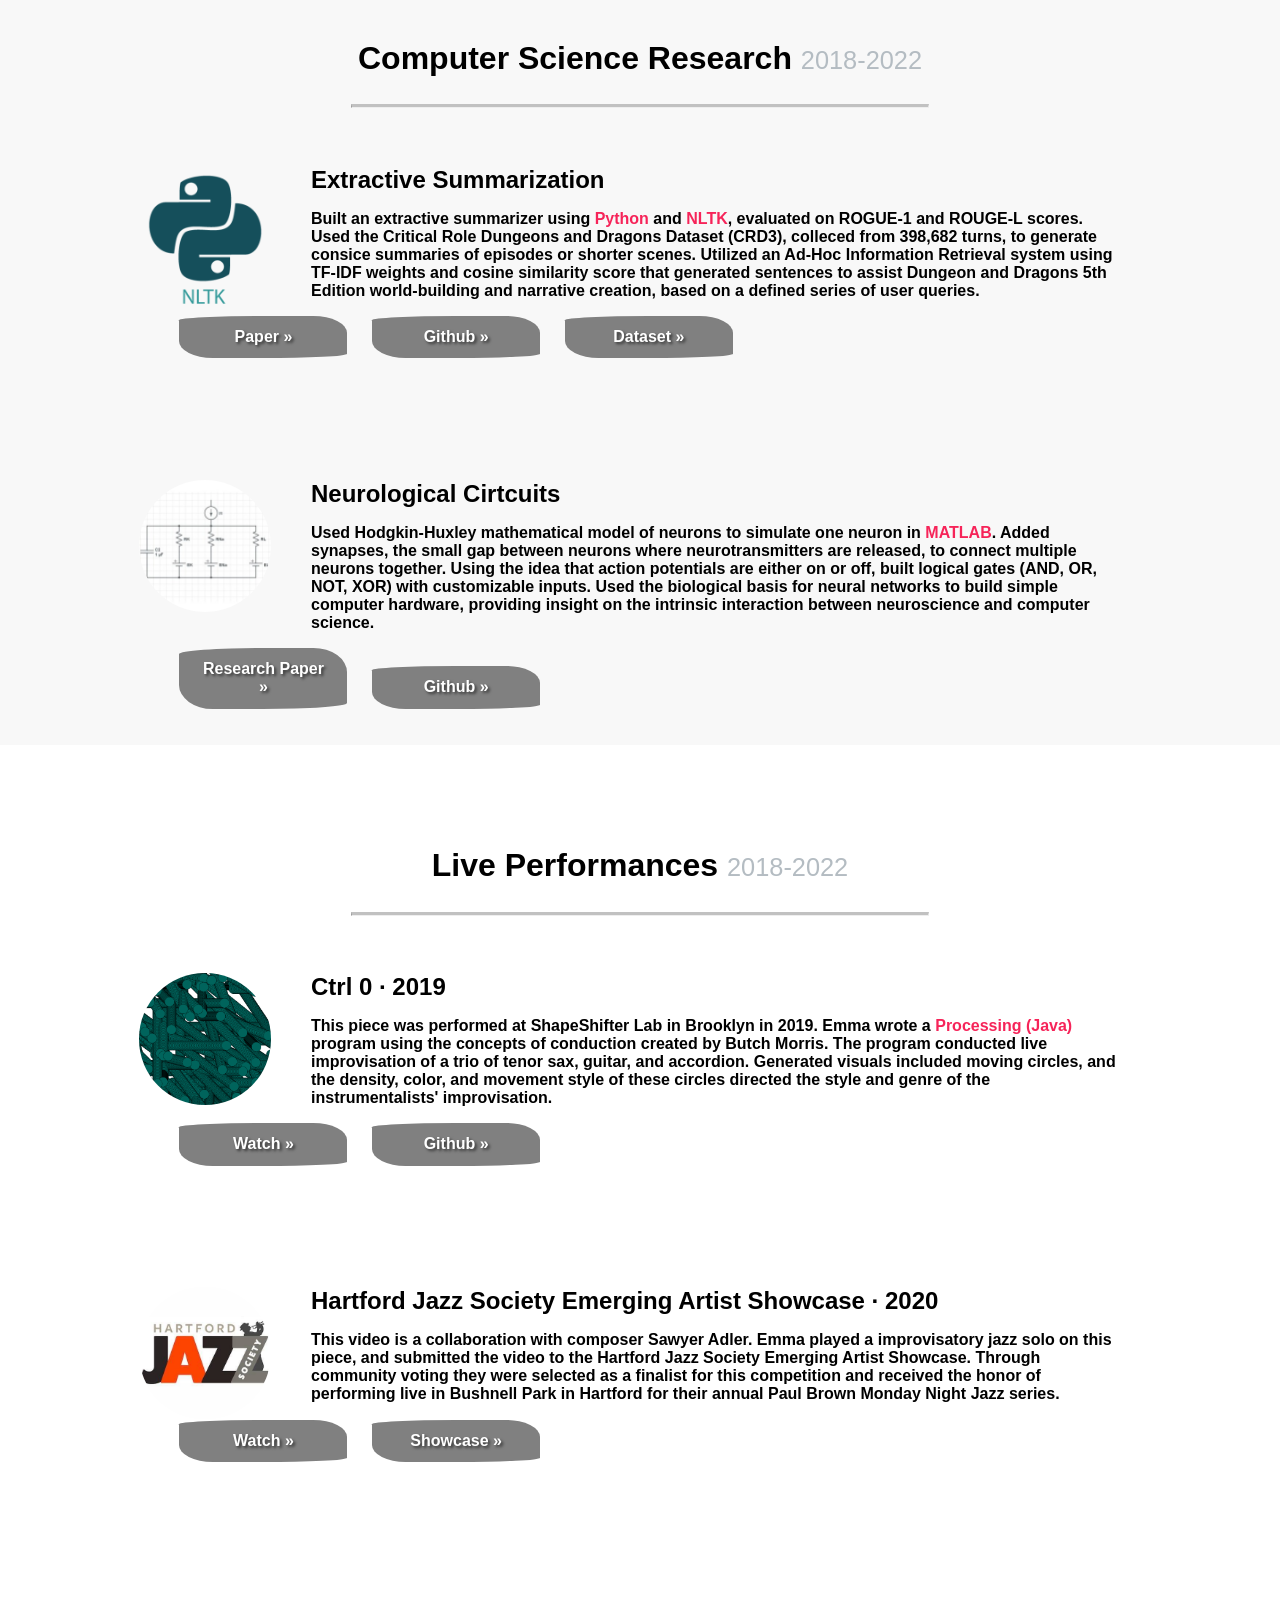
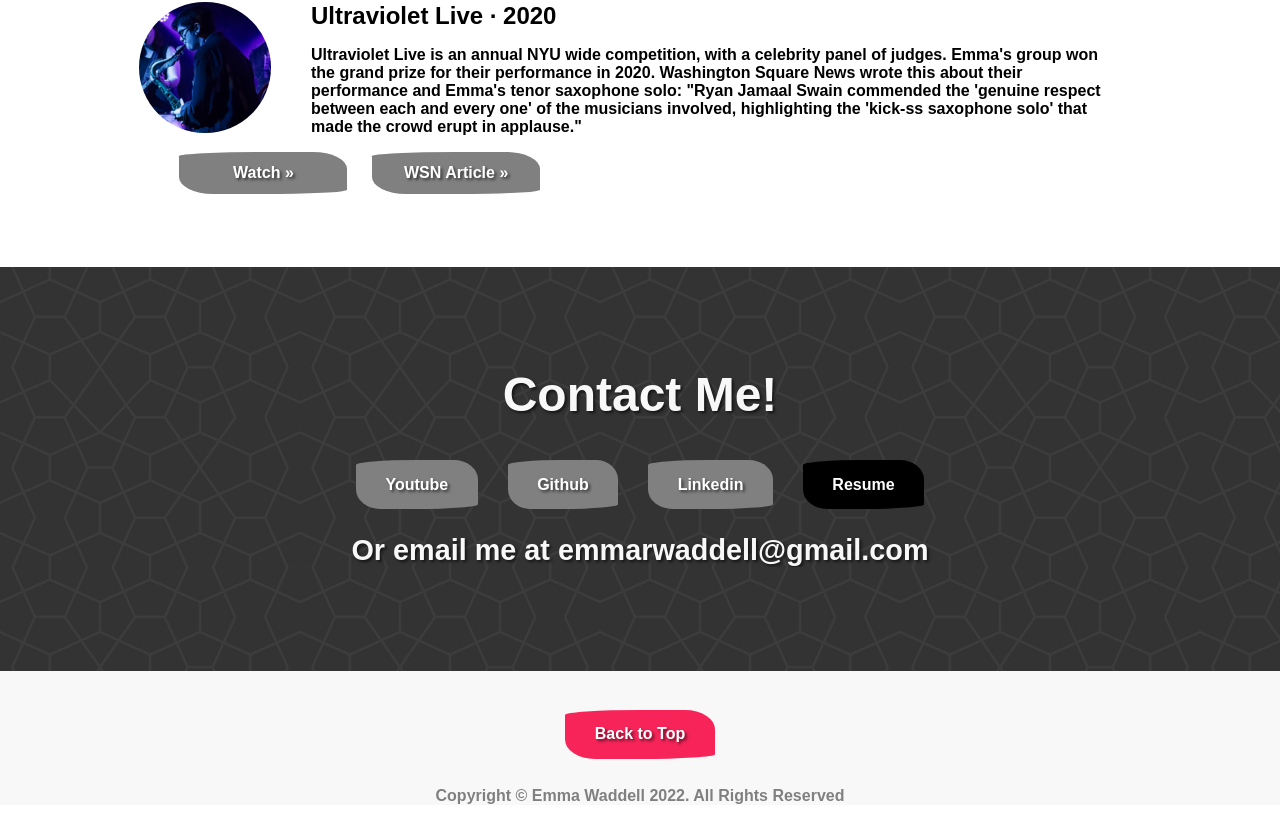
==== commit 0b9c053d: "Update index.html" ====
--- a/index.html
+++ b/index.html
@@ -219,7 +219,7 @@
 					
 					</p>
                     <a href="https://docs.google.com/document/d/1Uda3_Y_T4JZ2Mf6SCW9WRSzgUK-1af-HycXOLS7RuuQ/edit#" target="_blank" rel="noopener noreferrer" class="btn" title="See more" style="top: -10%; width: 12%; overflow: hidden; left: 4%; position: relative;">Research Paper »</a>
-		<a href="https://github.com/reniby/Biological-Neural-Networks-in-MATLAB" target="_blank" rel="noopener noreferrer" class="btn" title="See more" style="top: -10%; width: 12%; overflow: hidden; left: 4%; position: relative;">Github »</a>
+		<a href="https://github.com/reniby/Biological-Neural-Networks-in-MATLAB" target="_blank" rel="noopener noreferrer" class="btn" title="See more" style="top: -10%; width: 12%; overflow: hidden; left: 6%; position: relative;">Github »</a>
 					</div>
             </div>
         </div>
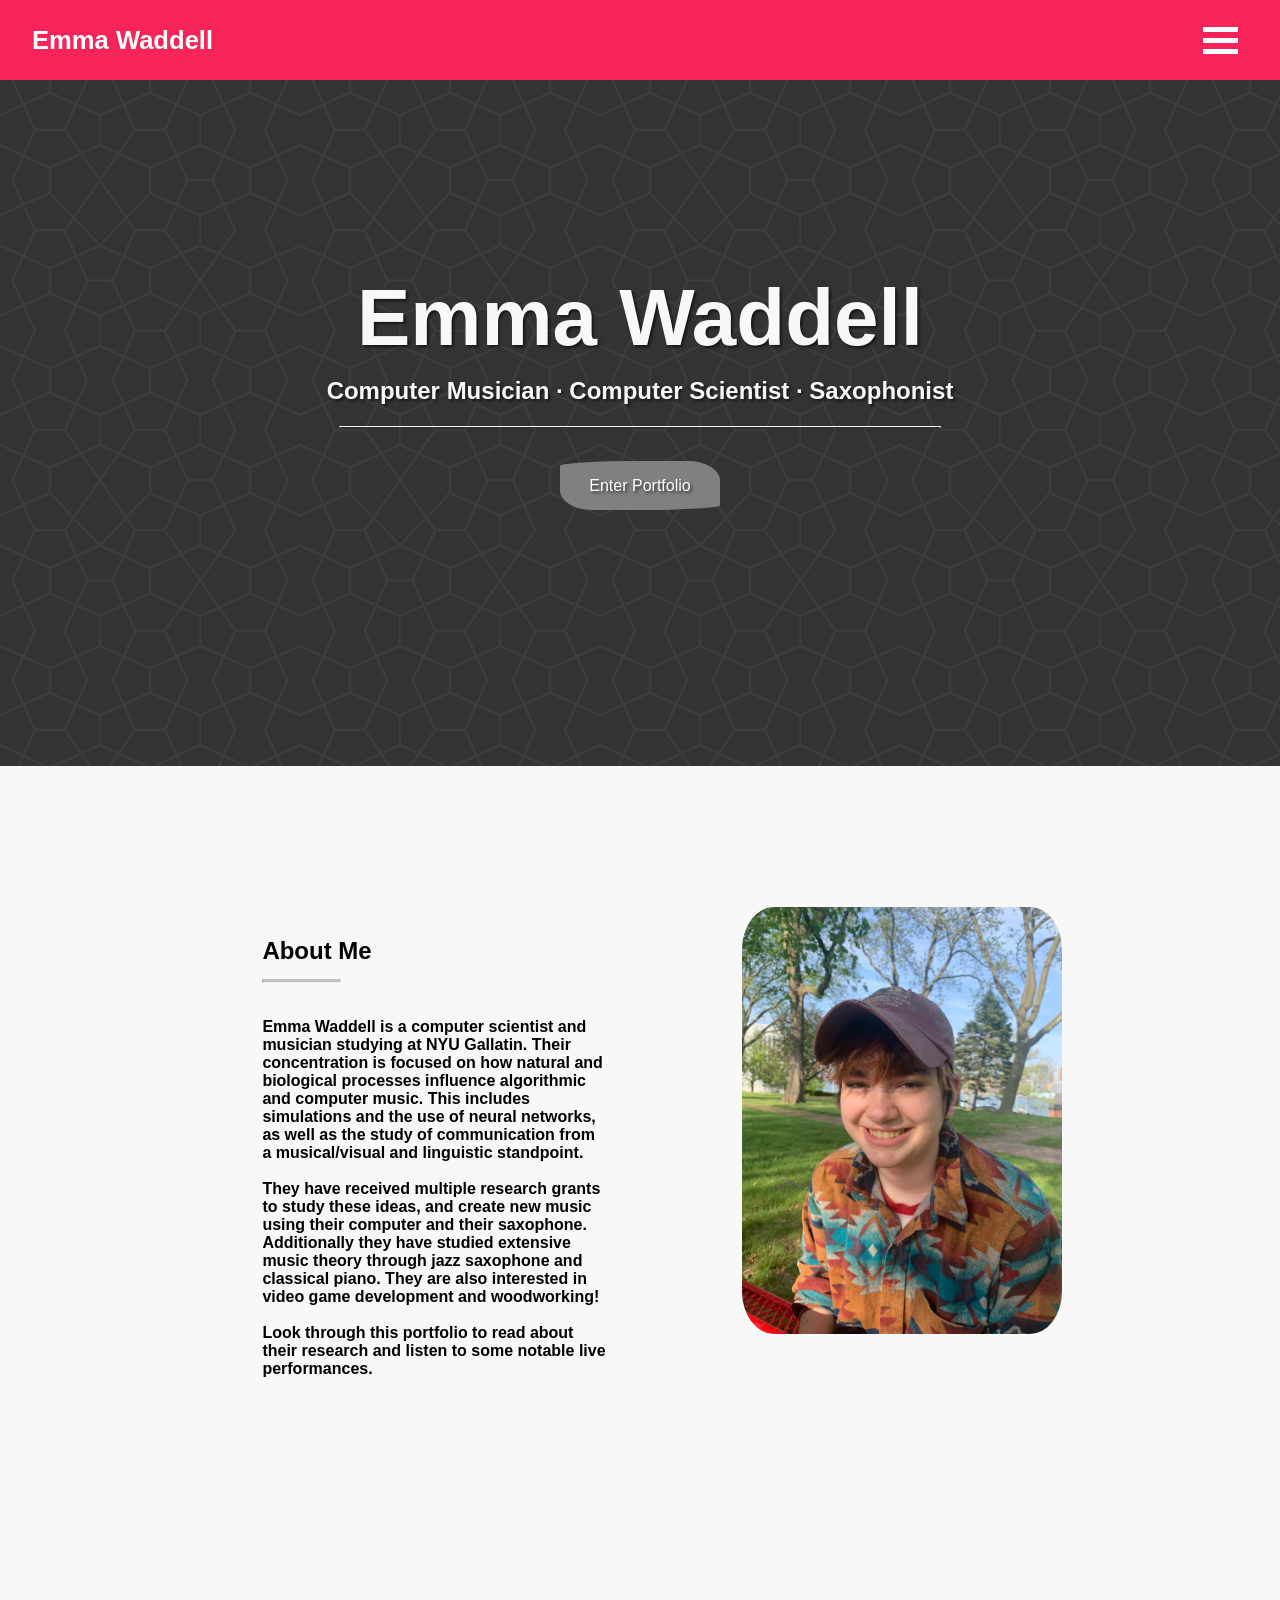
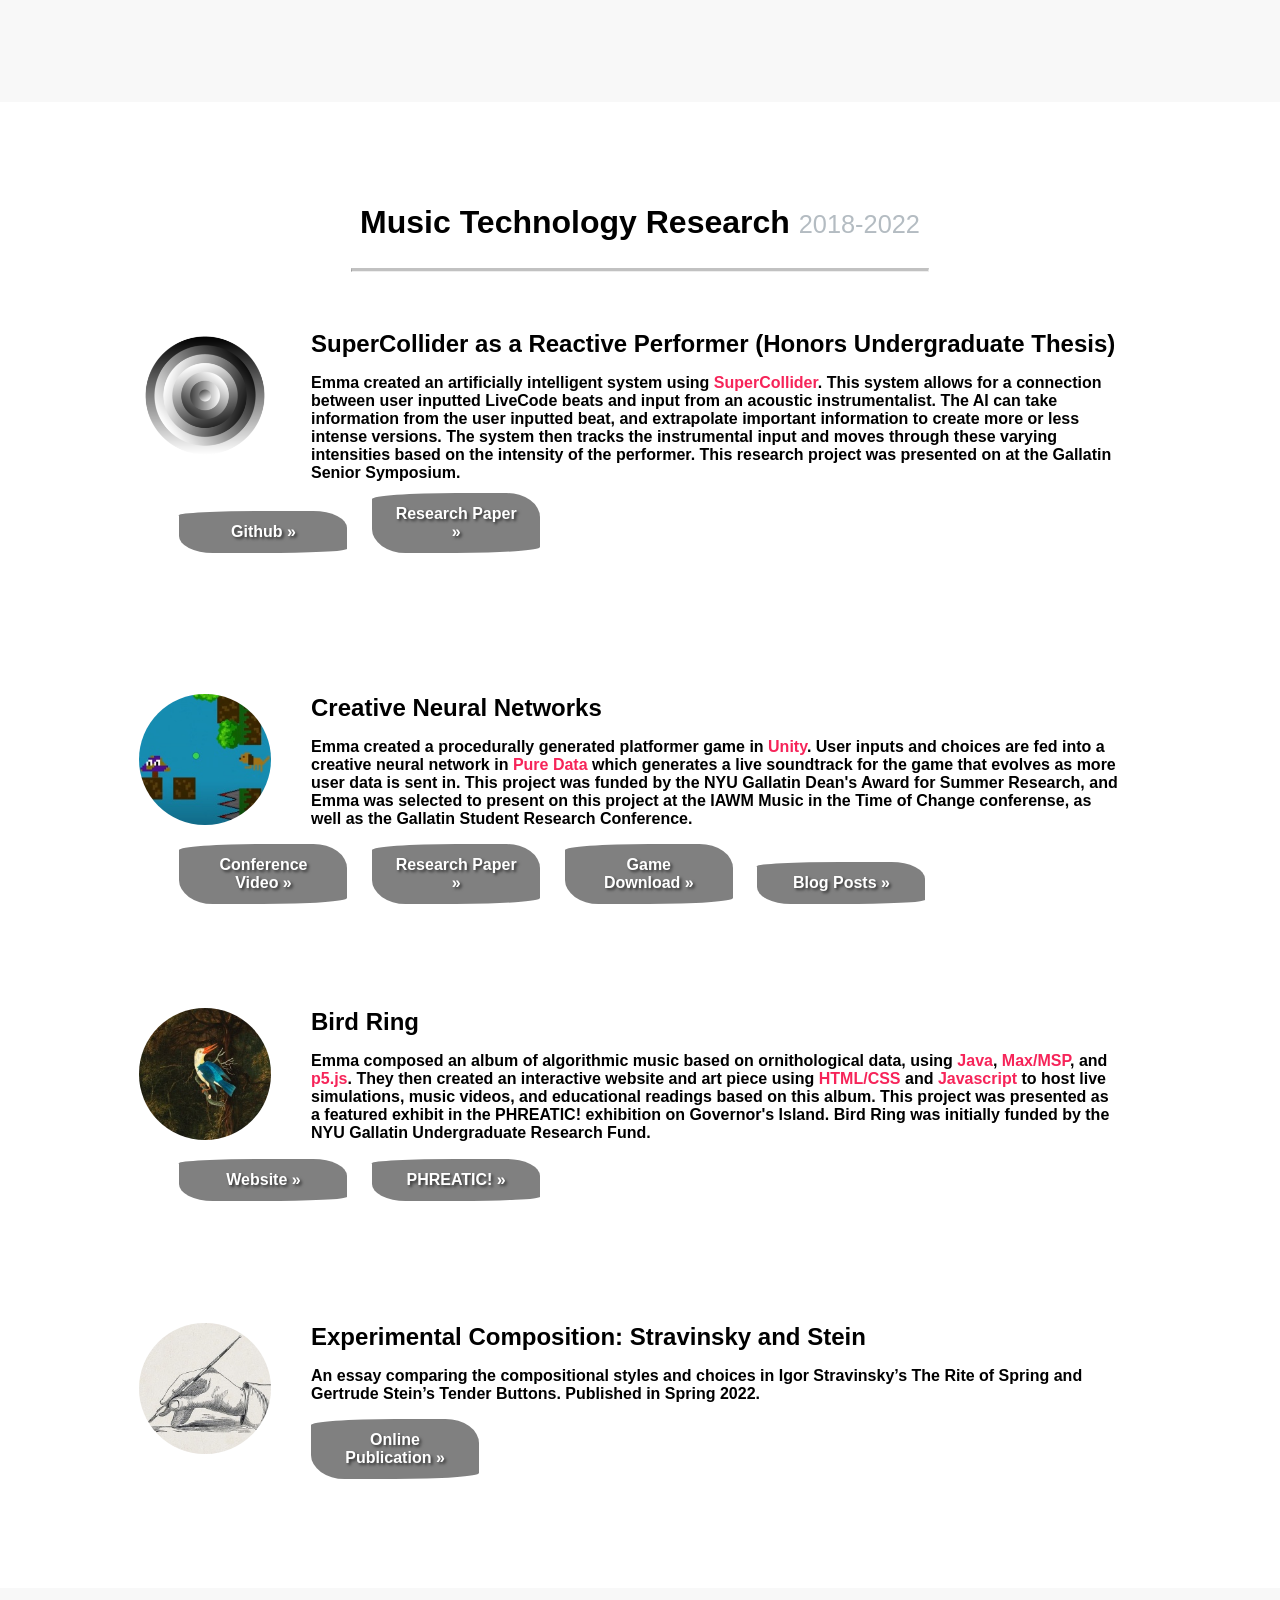
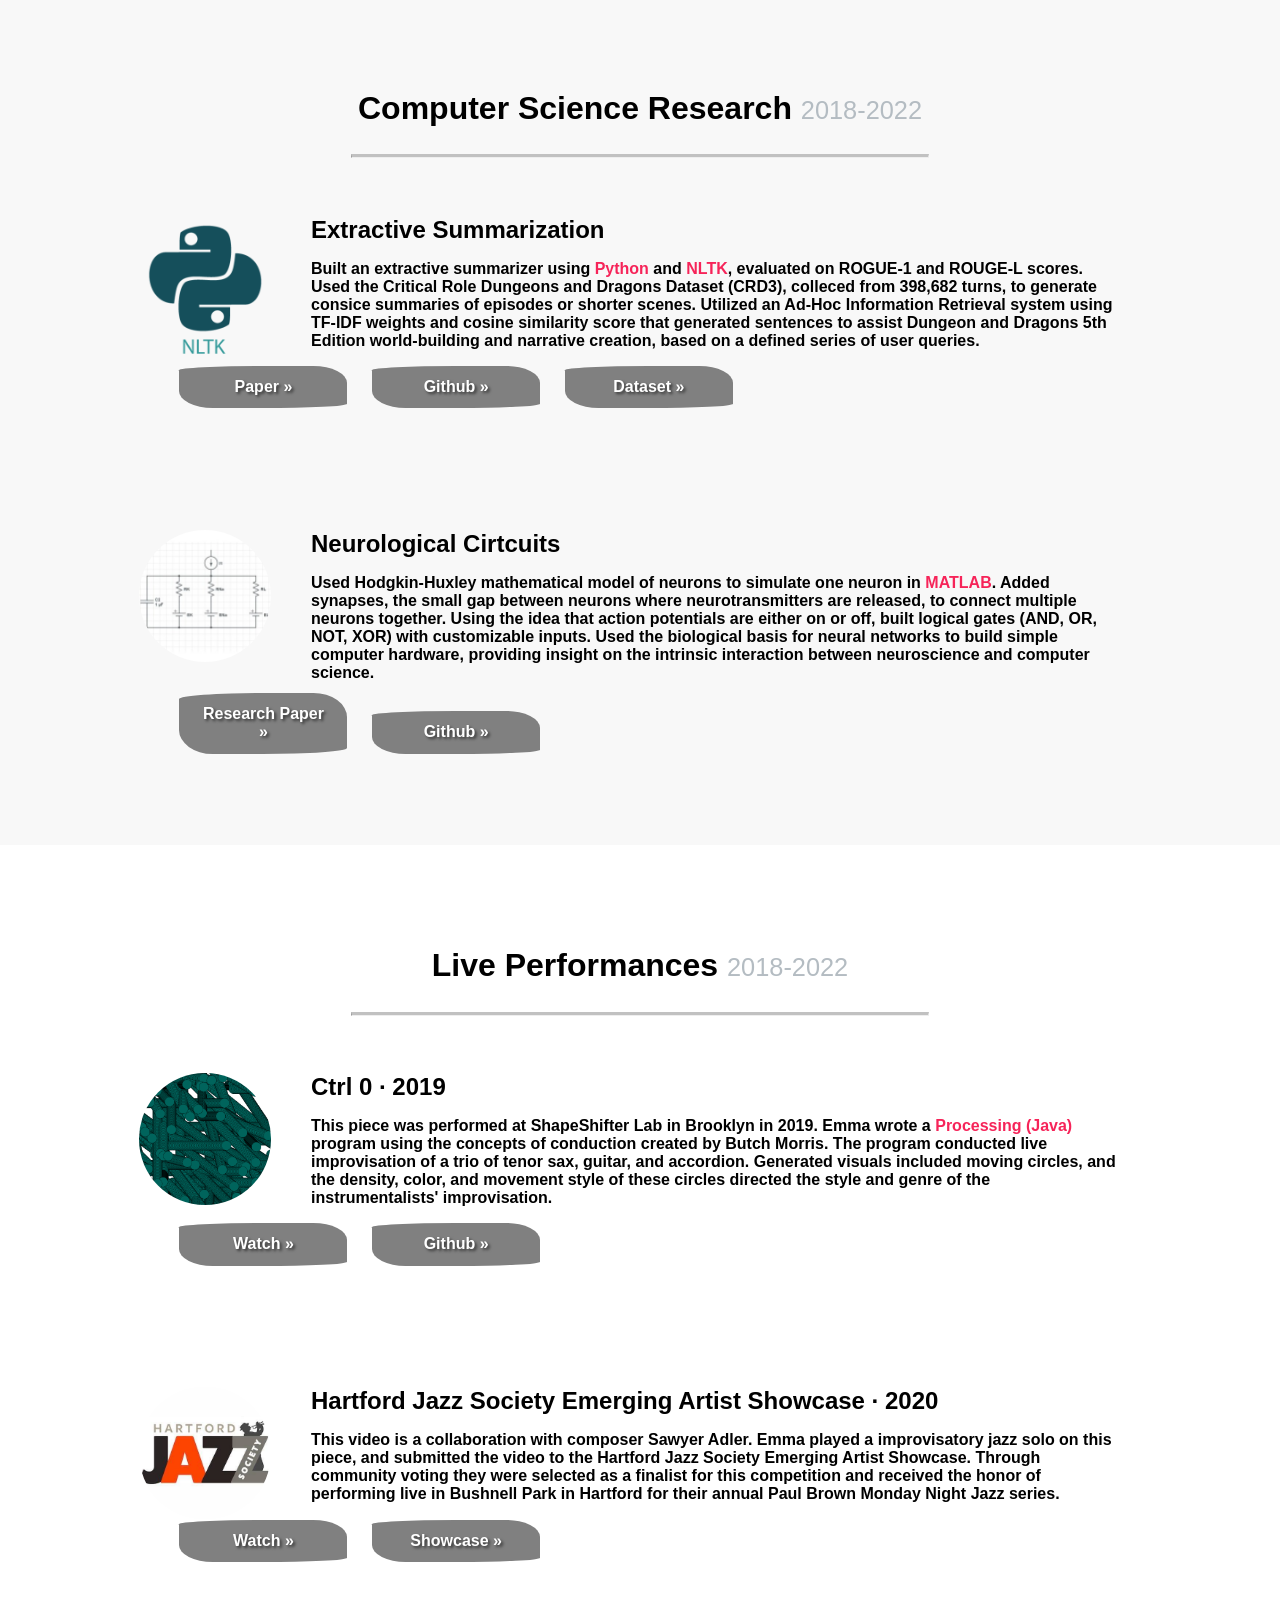
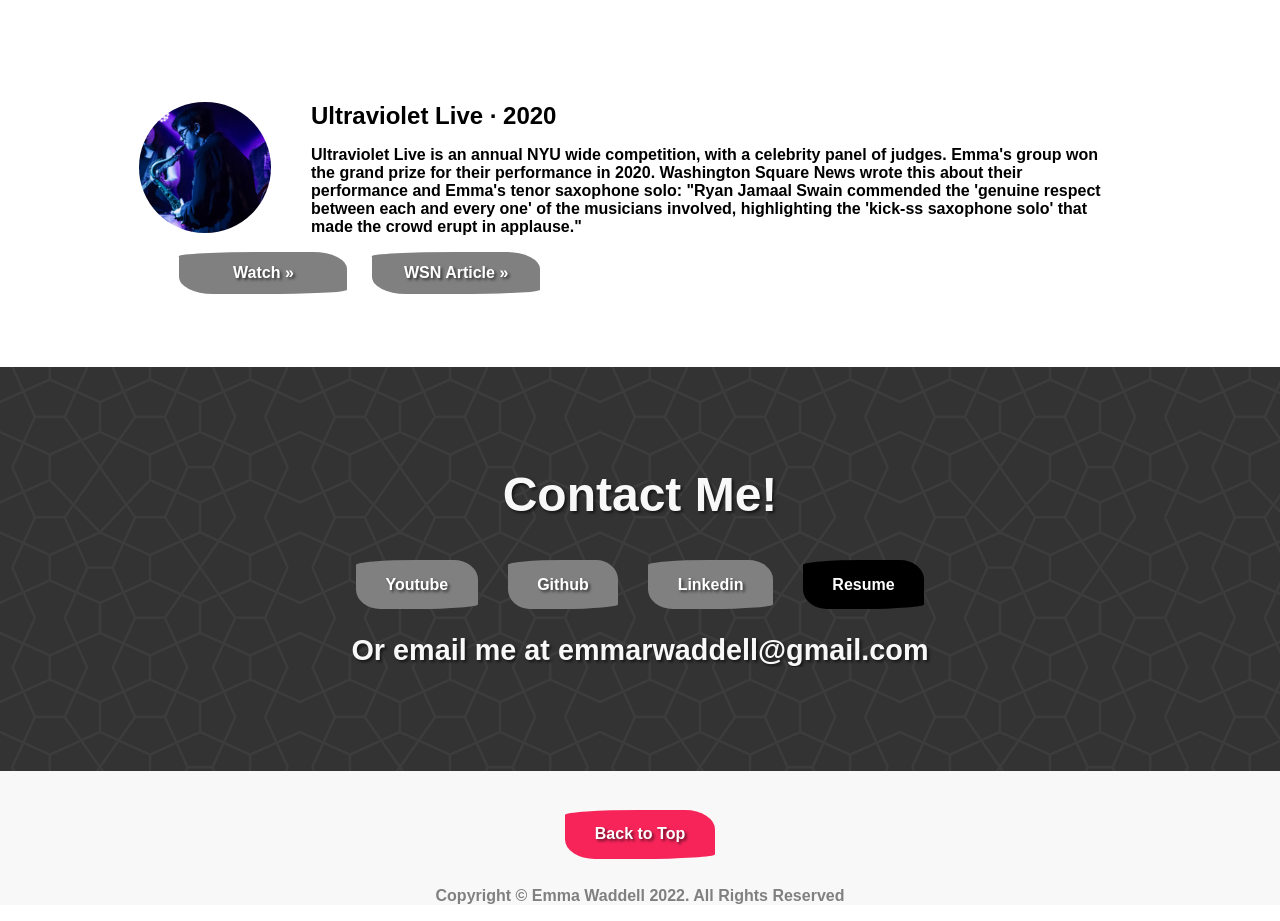
==== commit 72214167: "Update index.html 200->250, add honors" ====
--- a/index.html
+++ b/index.html
@@ -103,10 +103,10 @@
 		
 	<div class="row skills-list" style="padding-top: 3%;position: relative; width: 80%; left: 10%;">
             <div class="col-md-12">
-                <div style="height: 200px; overflow: visible; position: relative;">
+                <div style="height: 250px; overflow: visible; position: relative;">
 
                     <img src="supercollider.png" class="img-responsive hidden-xs" align="left" style="top: 10%; width: 13%; overflow: hidden; border-radius: 50%">
-                    <h2 style="left: 4%; width: 80%; overflow: hidden; position: relative; font-size: 150%;">SuperCollider as a Reactive Performer (Undergraduate Thesis)</h2>
+                    <h2 style="left: 4%; width: 80%; overflow: hidden; position: relative; font-size: 150%;">SuperCollider as a Reactive Performer (Honors Undergraduate Thesis)</h2>
                     <p style="left: 4%; width: 80%; overflow: hidden; position: relative;">Emma created an artificially intelligent system using <span style="color:#f62459;">SuperCollider</span>. This system allows for a connection between user inputted LiveCode beats and input from an acoustic instrumentalist. The AI can take 
 			information from the user inputted beat, and extrapolate important information to create more or less intense versions. The system then tracks the instrumental input and moves through these varying intensities based on the intensity of the performer. This research project was presented on at the Gallatin Senior Symposium.
 			</p>
@@ -208,7 +208,7 @@
 		
 		<div class="row skills-list" style="padding-top: 3%;position: relative; width: 80%; left: 10%;">
             <div class="col-md-12">
-                <div style="height: 200px; overflow: visible; position: relative;">
+                <div style="height: 250px; overflow: visible; position: relative;">
 
                     <img src="hh.jpg" class="img-responsive hidden-xs" align="left" style="top: 10%; width: 13%; overflow: hidden; border-radius: 50%">
                     <h2 style="left: 4%; width: 80%; overflow: hidden; position: relative; font-size: 150%;">Neurological Cirtcuits</h2>
